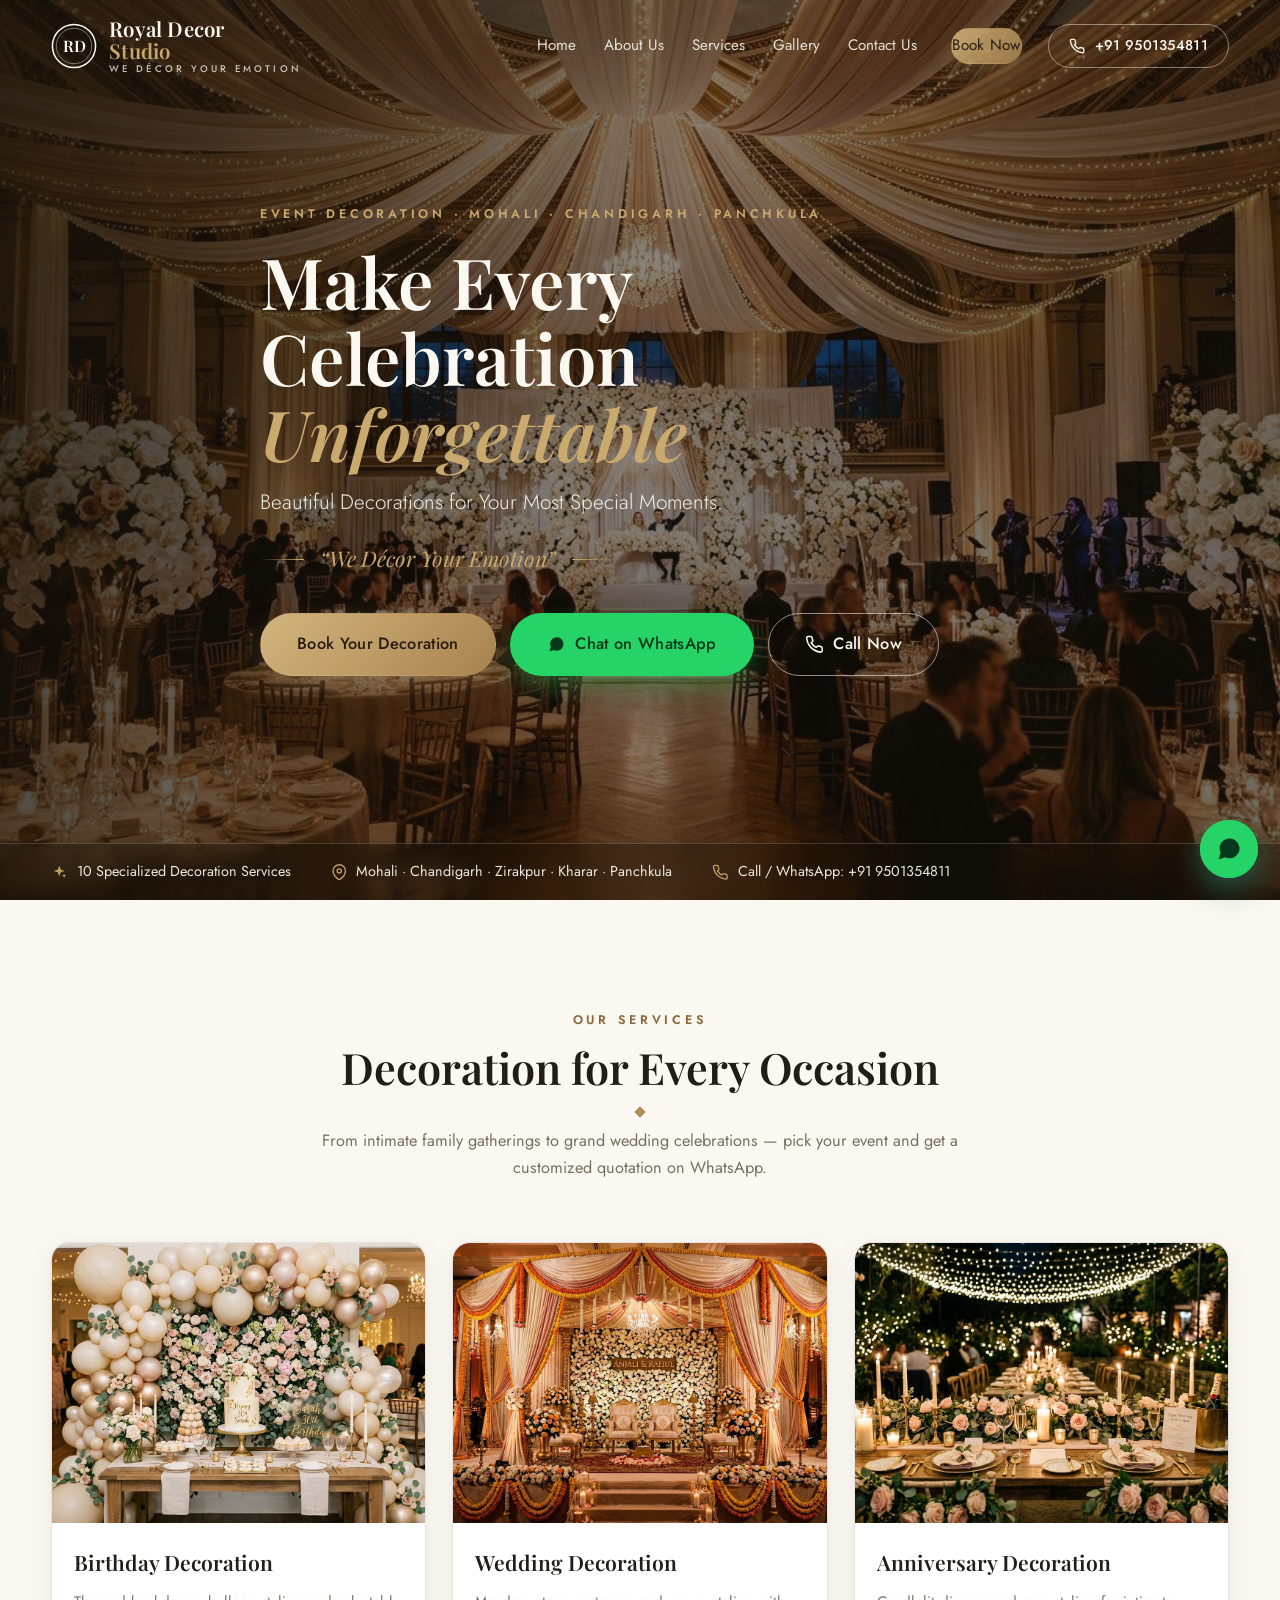
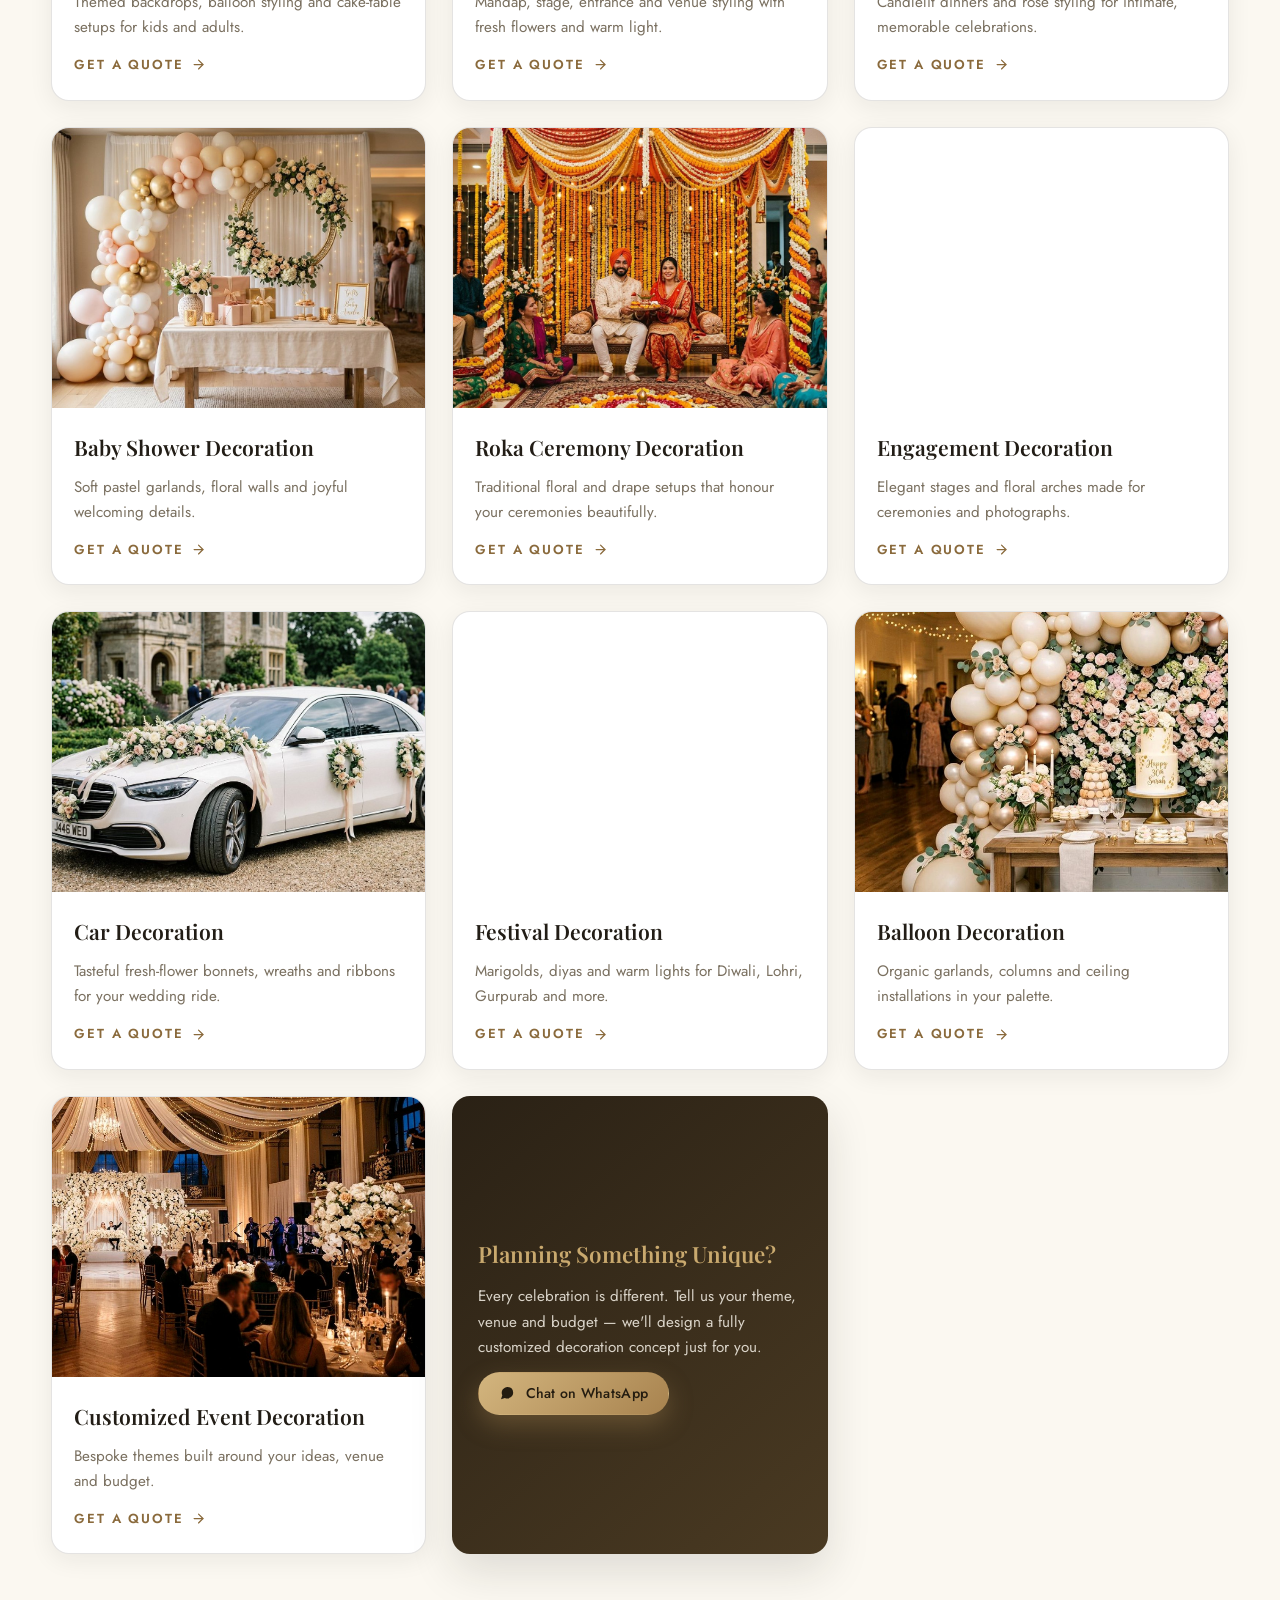
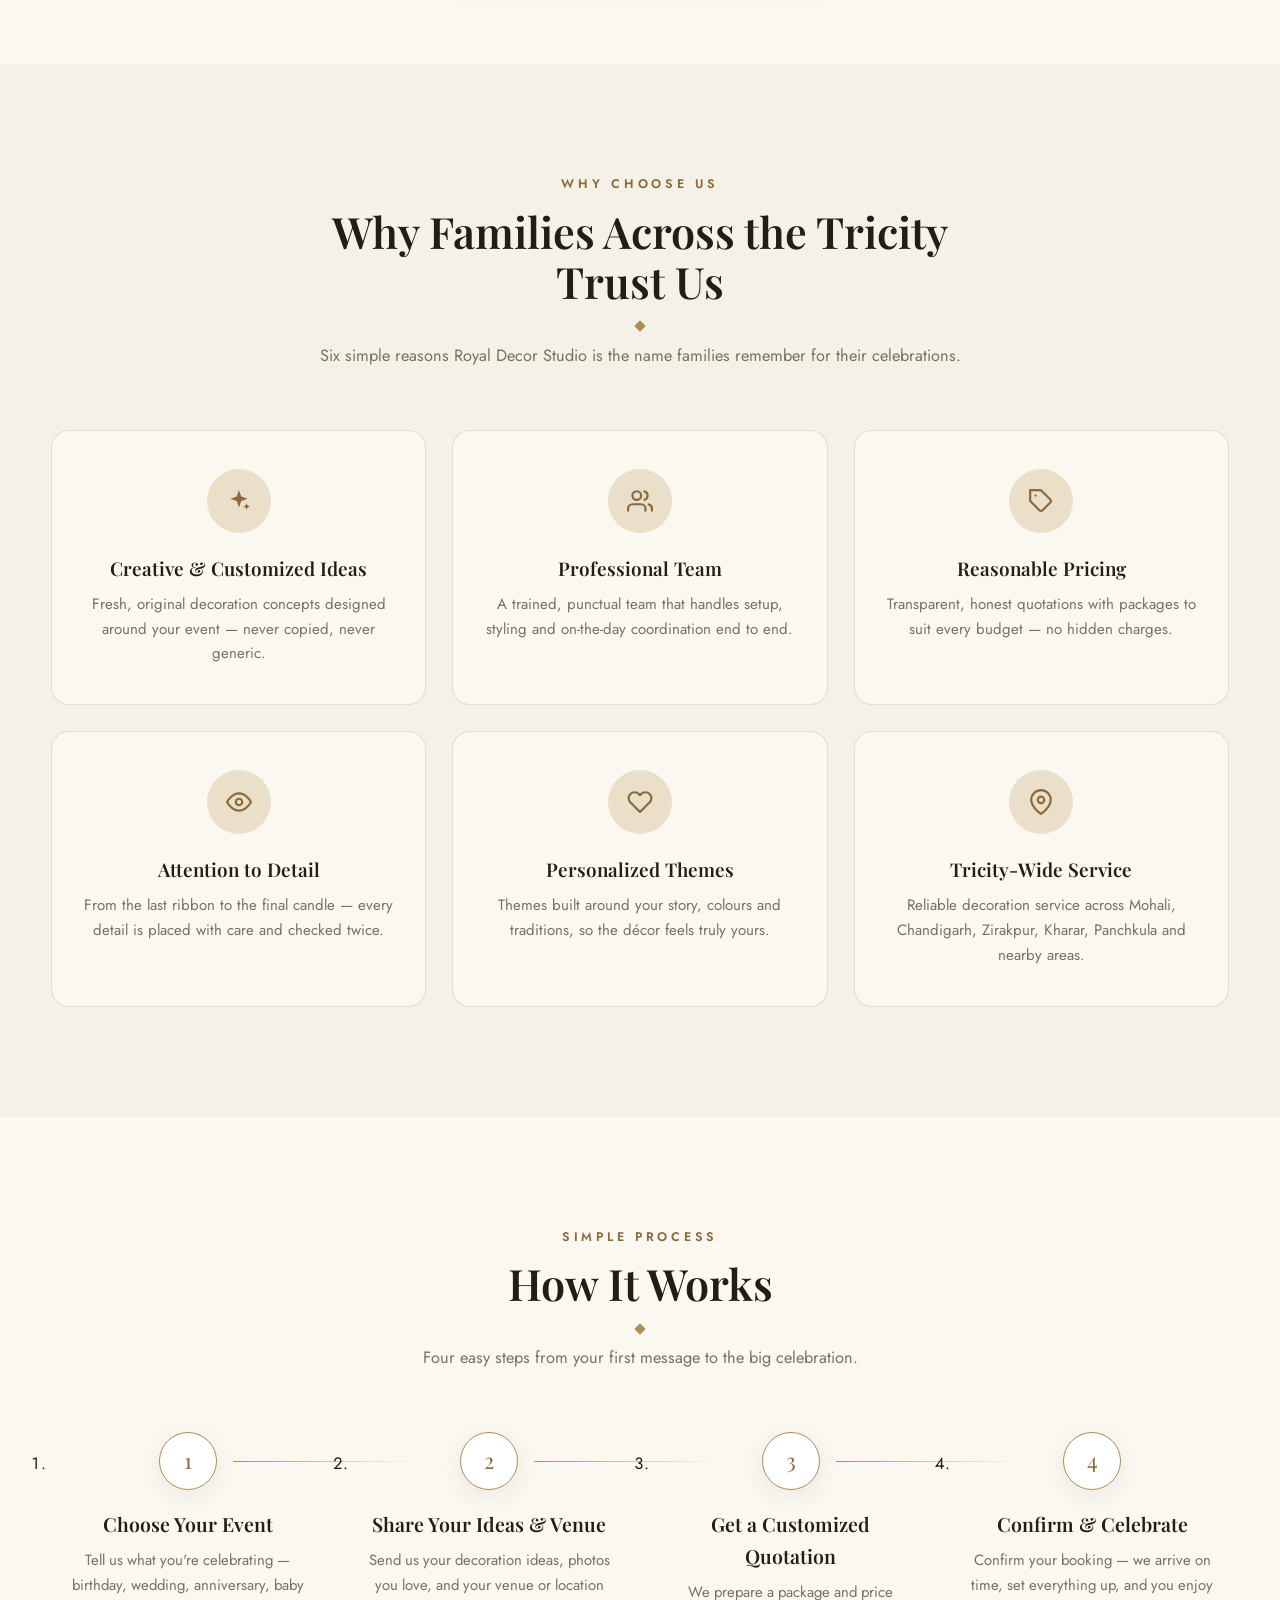
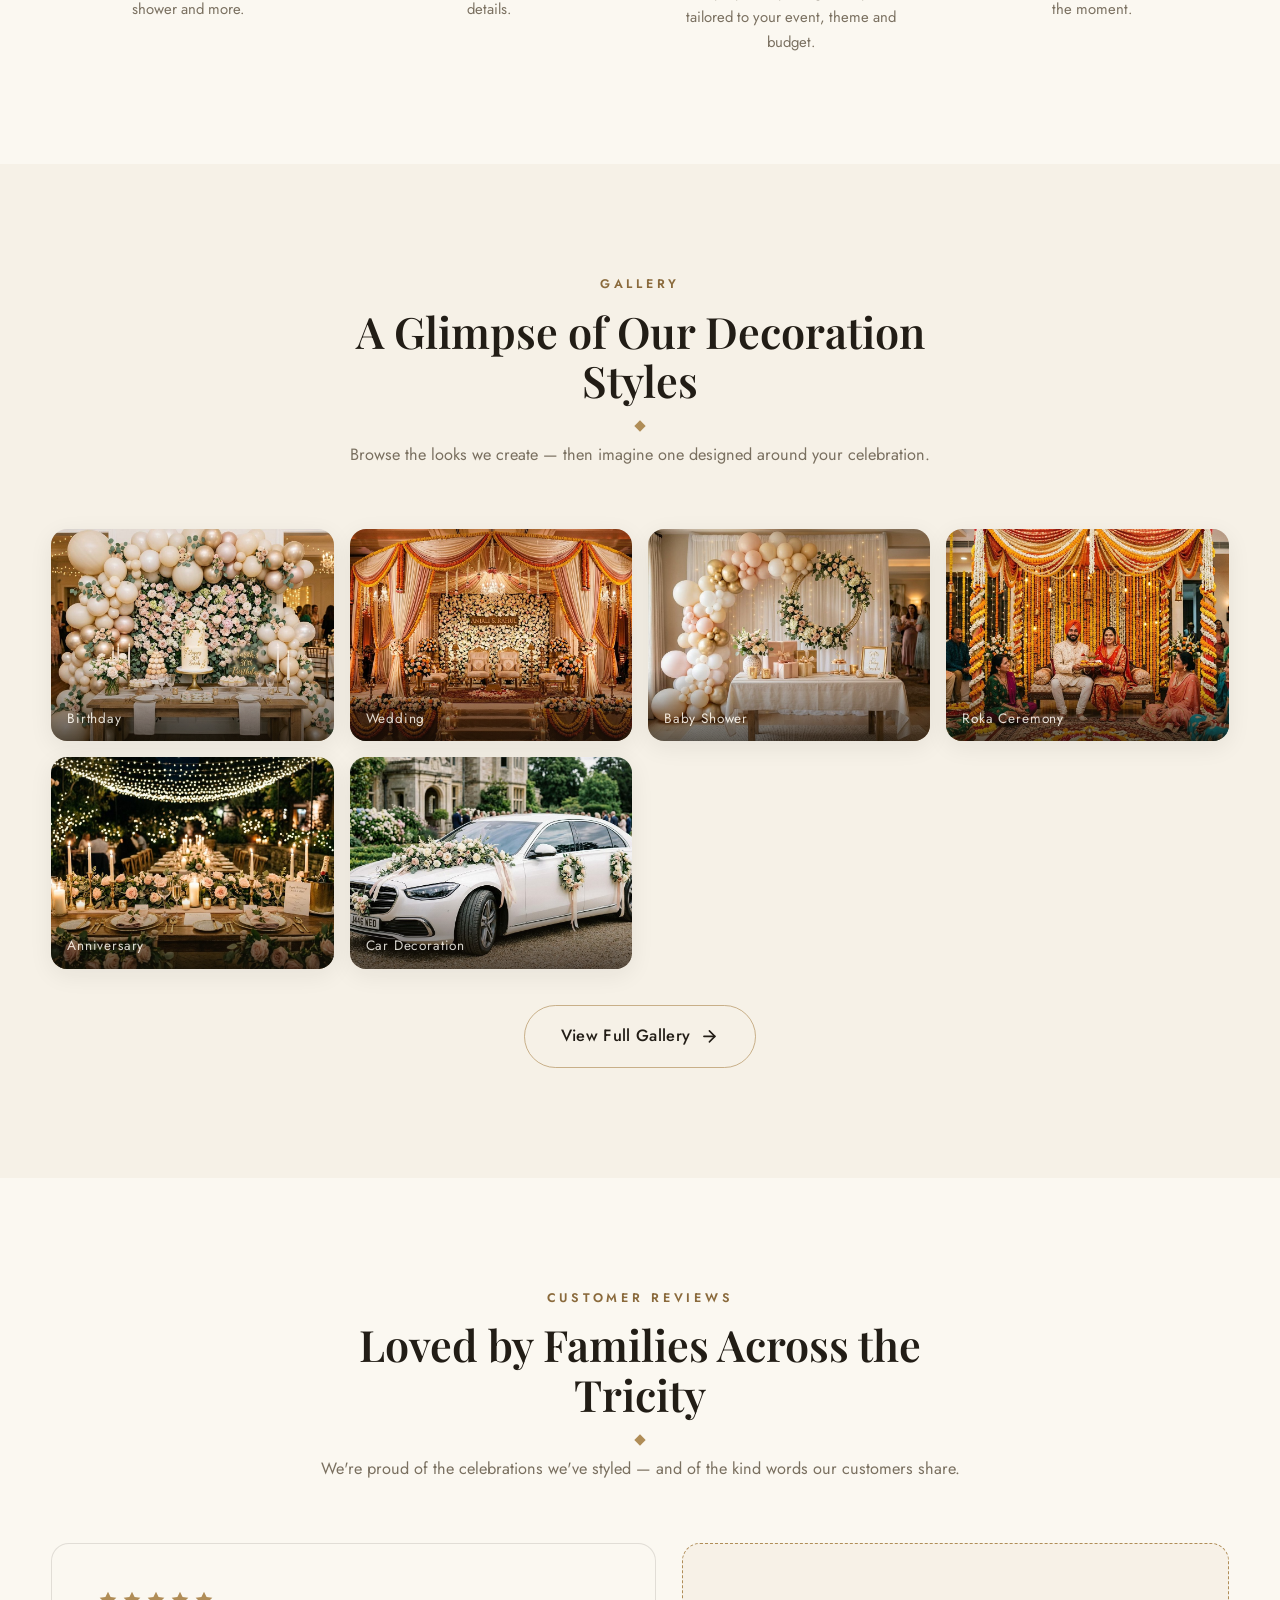
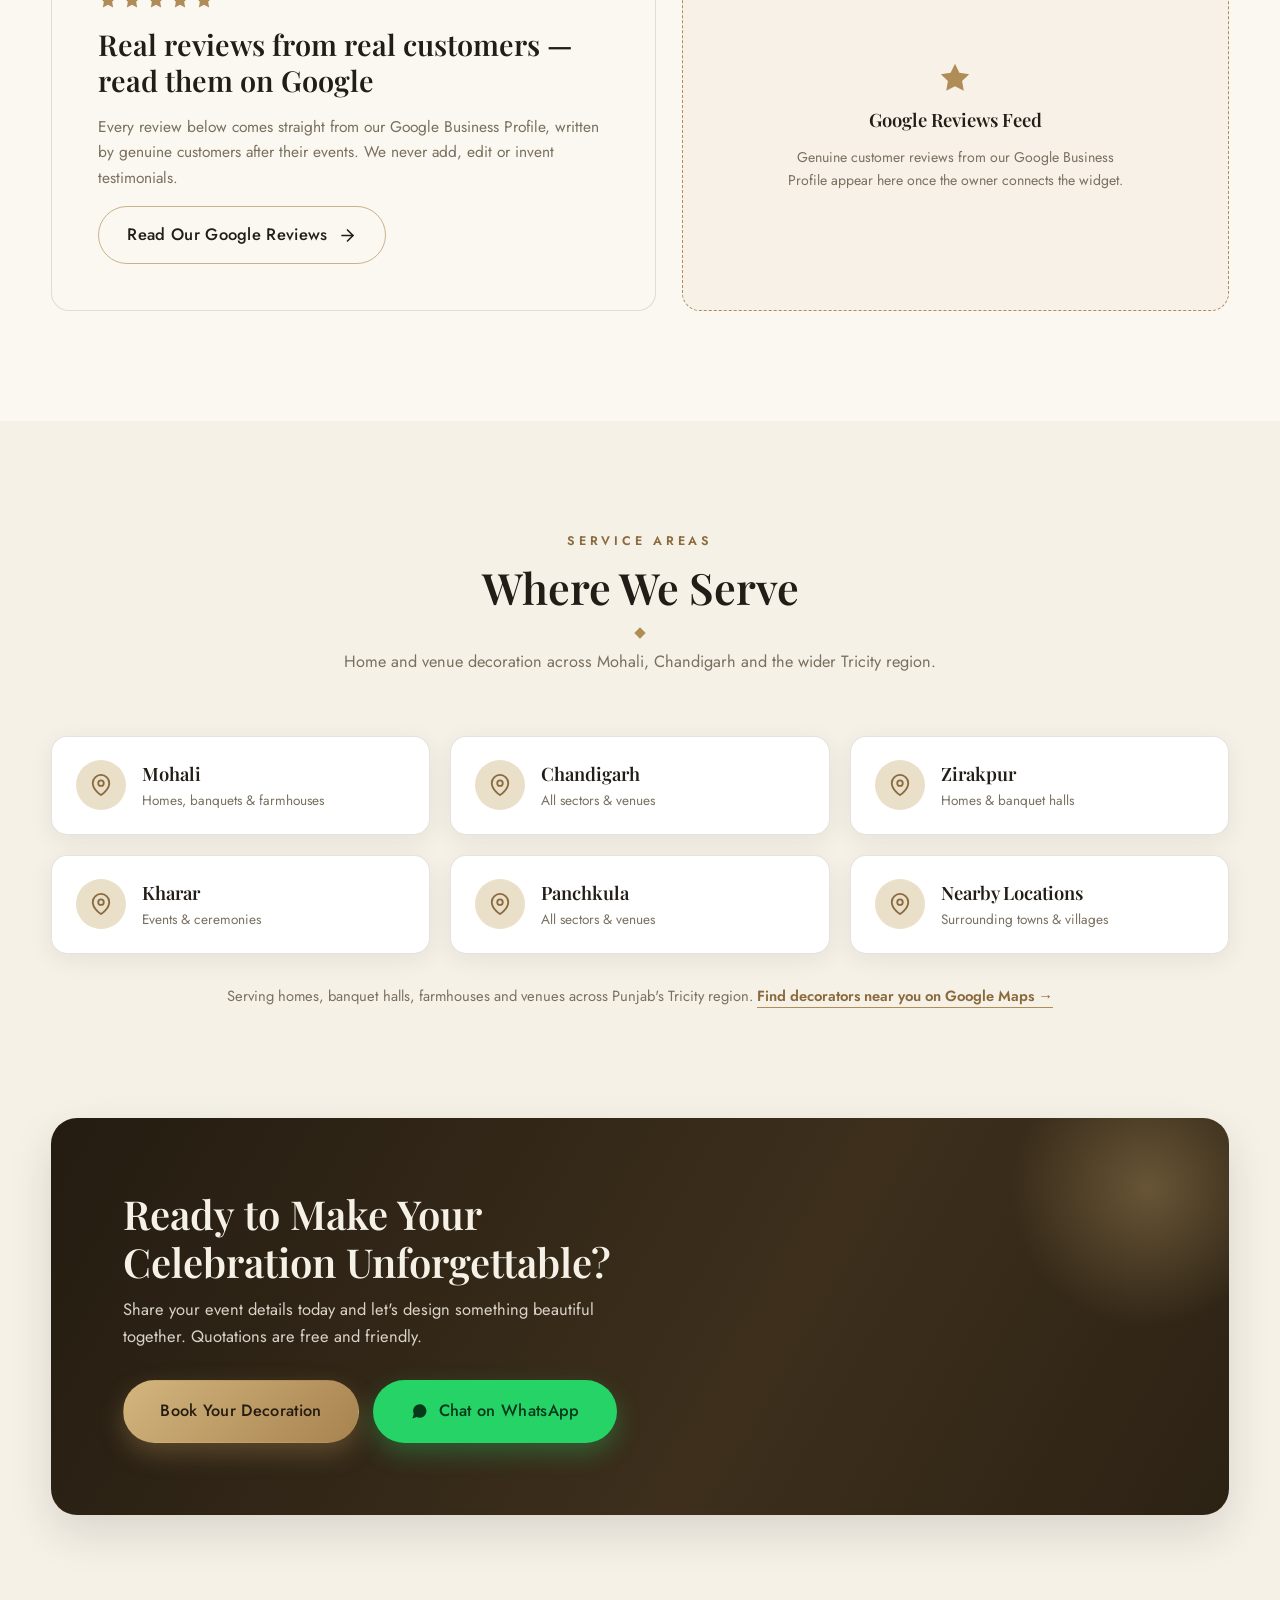
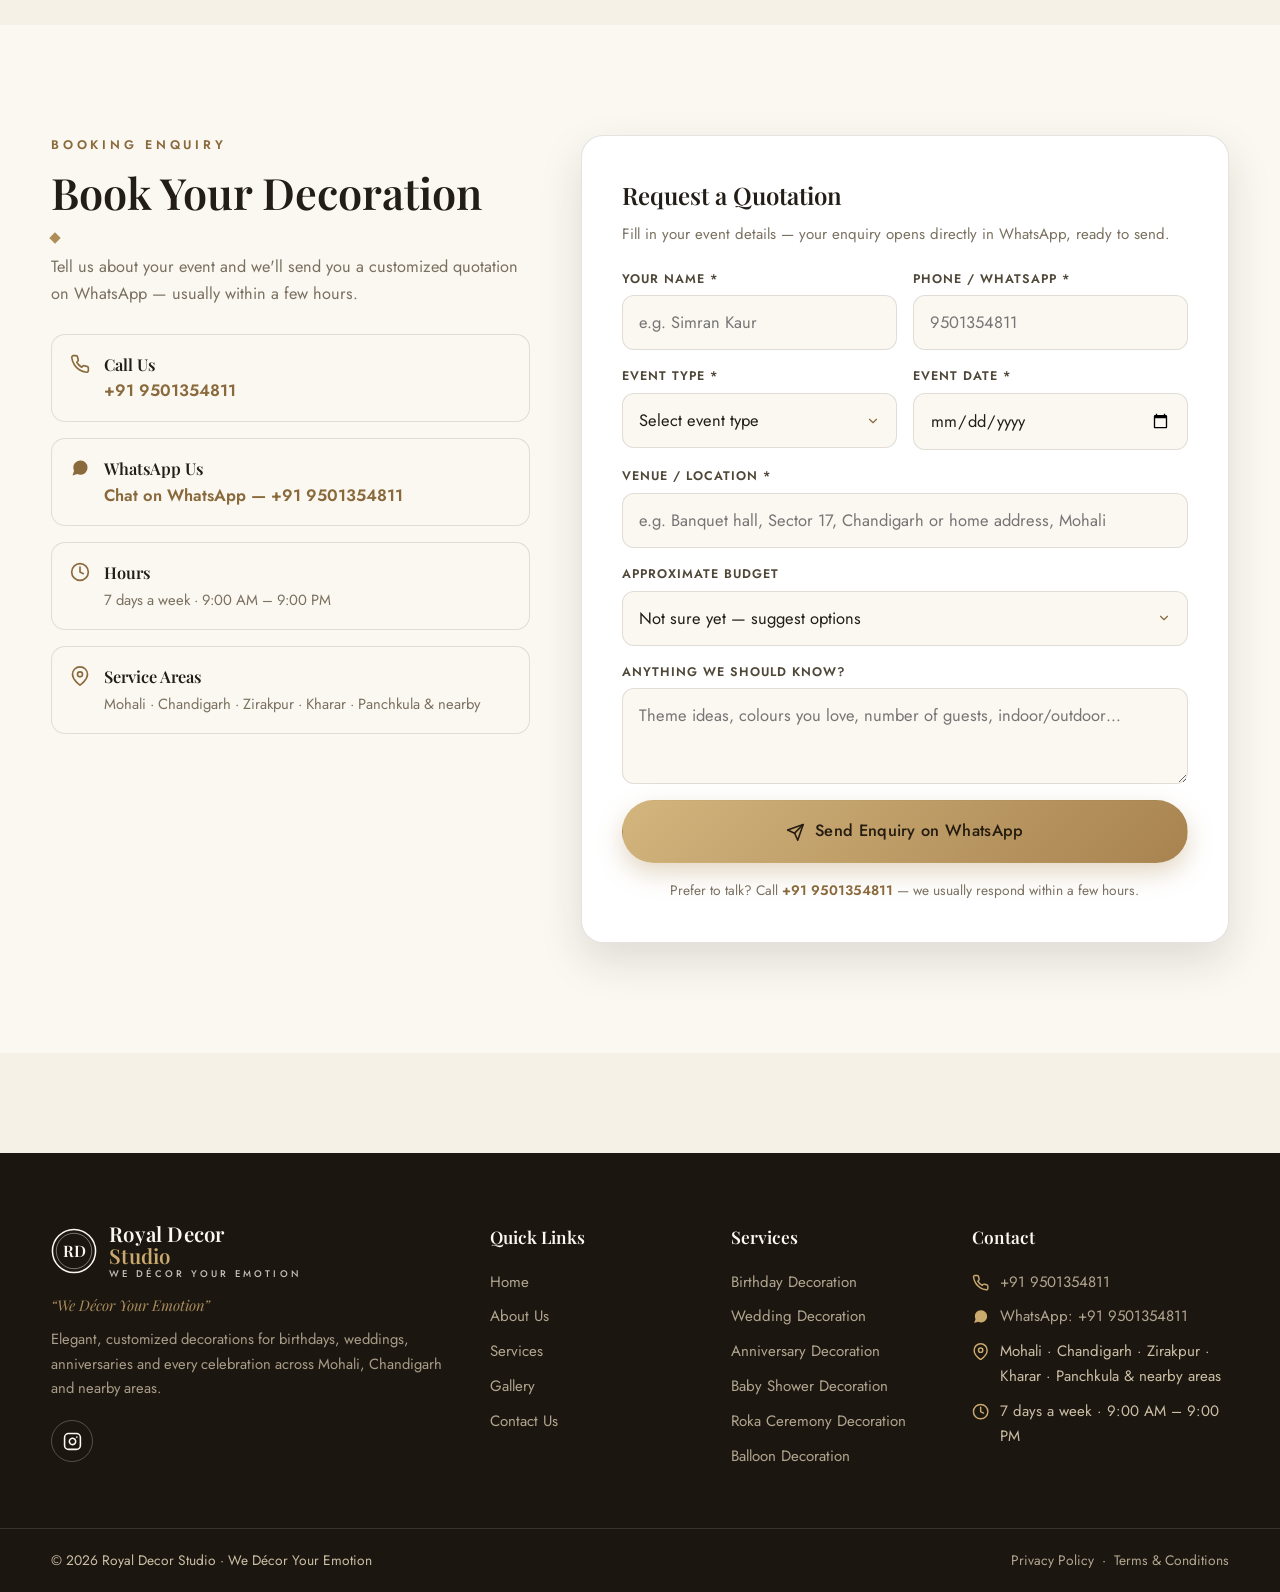
==== index.html @ 1a94d5fd "Add files via upload" ====
<!DOCTYPE html>
<html lang="en">
<head>
<meta charset="UTF-8">
<meta name="viewport" content="width=device-width, initial-scale=1.0">
<title>Royal Decor Studio | Event Decorator in Mohali &amp; Chandigarh — We Décor Your Emotion</title>
<meta name="description" content="Royal Decor Studio — premium event decorators in Mohali & Chandigarh. Birthday, wedding, anniversary, baby shower, roka, engagement, car, festival & balloon decoration. We Décor Your Emotion. Call +91 9501354811.">
<link rel="preconnect" href="https://fonts.googleapis.com">
<link rel="preconnect" href="https://fonts.gstatic.com" crossorigin>
<link href="https://fonts.googleapis.com/css2?family=Jost:wght@300;400;500;600&family=Playfair+Display:ital,wght@0,500;0,600;0,700;1,500;1,600&display=swap" rel="stylesheet">
<link rel="stylesheet" href="css/style.css">
<link rel="icon" href="data:image/svg+xml,%3Csvg xmlns='http://www.w3.org/2000/svg' viewBox='0 0 64 64'%3E%3Ccircle cx='32' cy='32' r='32' fill='%23b08d57'/%3E%3Ctext x='32' y='43' font-family='Georgia,serif' font-size='28' font-weight='600' fill='%23fff' text-anchor='middle'%3ERD%3C/text%3E%3C/svg%3E">
<!--
  Google Analytics (GA4) — integration option:
  1. Create a GA4 property and get your Measurement ID (G-XXXXXXXXXX).
  2. Replace the ID below and uncomment the block.
  <script async src="https://www.googletagmanager.com/gtag/js?id=G-XXXXXXXXXX"></script>
  <script>
    window.dataLayer = window.dataLayer || [];
    function gtag(){dataLayer.push(arguments);}
    gtag('js', new Date());
    gtag('config', 'G-XXXXXXXXXX');
  </script>

  Google Search Console — integration option:
  1. Verify the site in Google Search Console (HTML meta tag method).
  2. Add the verification code below and uncomment.
  <meta name="google-site-verification" content="YOUR_VERIFICATION_CODE" />
-->
<script type="application/ld+json">
{
  "@context": "https://schema.org",
  "@type": "LocalBusiness",
  "name": "Royal Decor Studio",
  "slogan": "We Décor Your Emotion",
  "telephone": "+91-9501354811",
  "description": "Premium event decoration studio for birthdays, weddings, anniversaries, baby showers, roka ceremonies, engagement, car and festival decoration in Mohali, Chandigarh and nearby areas of Punjab.",
  "areaServed": [
    { "@type": "City", "name": "Mohali" },
    { "@type": "City", "name": "Chandigarh" },
    { "@type": "City", "name": "Zirakpur" },
    { "@type": "City", "name": "Kharar" },
    { "@type": "City", "name": "Panchkula" }
  ],
  "openingHours": "Mo-Su 09:00-21:00",
  "priceRange": "₹₹",
  "sameAs": [
    "https://wa.me/919501354811",
    "https://instagram.com/royaldecorstudio"
  ]
}
</script>
</head>
<body>

<!-- SVG icon sprite -->
<svg xmlns="http://www.w3.org/2000/svg" style="display:none" aria-hidden="true">
  <symbol id="i-wa" viewBox="0 0 24 24"><path fill="currentColor" d="M21 11.5a8.38 8.38 0 0 1-.9 3.8 8.5 8.5 0 0 1-7.6 4.7 8.38 8.38 0 0 1-3.8-.9L3 21l1.9-5.7a8.38 8.38 0 0 1-.9-3.8 8.5 8.5 0 0 1 4.7-7.6 8.38 8.38 0 0 1 3.8-.9h.5a8.48 8.48 0 0 1 8 8v.5z"/></symbol>
  <symbol id="i-phone" viewBox="0 0 24 24"><g fill="none" stroke="currentColor" stroke-width="2" stroke-linecap="round" stroke-linejoin="round"><path d="M22 16.92v3a2 2 0 0 1-2.18 2 19.79 19.79 0 0 1-8.63-3.07 19.5 19.5 0 0 1-6-6 19.79 19.79 0 0 1-3.07-8.67A2 2 0 0 1 4.11 2h3a2 2 0 0 1 2 1.72 12.84 12.84 0 0 0 .7 2.81 2 2 0 0 1-.45 2.11L8.09 9.91a16 16 0 0 0 6 6l1.27-1.27a2 2 0 0 1 2.11-.45 12.84 12.84 0 0 0 2.81.7A2 2 0 0 1 22 16.92z"/></g></symbol>
  <symbol id="i-pin" viewBox="0 0 24 24"><g fill="none" stroke="currentColor" stroke-width="2" stroke-linecap="round" stroke-linejoin="round"><path d="M21 10c0 7-9 13-9 13s-9-6-9-13a9 9 0 0 1 18 0z"/><circle cx="12" cy="10" r="3"/></g></symbol>
  <symbol id="i-clock" viewBox="0 0 24 24"><g fill="none" stroke="currentColor" stroke-width="2" stroke-linecap="round" stroke-linejoin="round"><circle cx="12" cy="12" r="10"/><polyline points="12 6 12 12 16 14"/></g></symbol>
  <symbol id="i-check" viewBox="0 0 24 24"><g fill="none" stroke="currentColor" stroke-width="2.4" stroke-linecap="round" stroke-linejoin="round"><polyline points="20 6 9 17 4 12"/></g></symbol>
  <symbol id="i-star" viewBox="0 0 24 24"><path fill="currentColor" d="M12 2l3.09 6.26L22 9.27l-5 4.87 1.18 6.88L12 17.77l-6.18 3.25L7 14.14 2 9.27l6.91-1.01L12 2z"/></symbol>
  <symbol id="i-arrow" viewBox="0 0 24 24"><g fill="none" stroke="currentColor" stroke-width="2" stroke-linecap="round" stroke-linejoin="round"><line x1="5" y1="12" x2="19" y2="12"/><polyline points="12 5 19 12 12 19"/></g></symbol>
  <symbol id="i-sparkle" viewBox="0 0 24 24"><path fill="currentColor" d="M12 2l2.1 5.9L20 10l-5.9 2.1L12 18l-2.1-5.9L4 10l5.9-2.1L12 2z"/><path fill="currentColor" d="M19 14l.9 2.1L22 17l-2.1.9L19 20l-.9-2.1L16 17l2.1-.9L19 14z"/></symbol>
  <symbol id="i-users" viewBox="0 0 24 24"><g fill="none" stroke="currentColor" stroke-width="2" stroke-linecap="round" stroke-linejoin="round"><path d="M17 21v-2a4 4 0 0 0-4-4H5a4 4 0 0 0-4 4v2"/><circle cx="9" cy="7" r="4"/><path d="M23 21v-2a4 4 0 0 0-3-3.87"/><path d="M16 3.13a4 4 0 0 1 0 7.75"/></g></symbol>
  <symbol id="i-tag" viewBox="0 0 24 24"><g fill="none" stroke="currentColor" stroke-width="2" stroke-linecap="round" stroke-linejoin="round"><path d="M20.59 13.41l-7.17 7.17a2 2 0 0 1-2.83 0L2 12V2h10l8.59 8.59a2 2 0 0 1 0 2.82z"/><line x1="7" y1="7" x2="7.01" y2="7"/></g></symbol>
  <symbol id="i-eye" viewBox="0 0 24 24"><g fill="none" stroke="currentColor" stroke-width="2" stroke-linecap="round" stroke-linejoin="round"><path d="M1 12s4-8 11-8 11 8 11 8-4 8-11 8-11-8-11-8z"/><circle cx="12" cy="12" r="3"/></g></symbol>
  <symbol id="i-heart" viewBox="0 0 24 24"><g fill="none" stroke="currentColor" stroke-width="2" stroke-linecap="round" stroke-linejoin="round"><path d="M20.84 4.61a5.5 5.5 0 0 0-7.78 0L12 5.67l-1.06-1.06a5.5 5.5 0 0 0-7.78 7.78l1.06 1.06L12 21.23l7.78-7.78 1.06-1.06a5.5 5.5 0 0 0 0-7.78z"/></g></symbol>
  <symbol id="i-calendar" viewBox="0 0 24 24"><g fill="none" stroke="currentColor" stroke-width="2" stroke-linecap="round" stroke-linejoin="round"><rect x="3" y="4" width="18" height="18" rx="2"/><line x1="16" y1="2" x2="16" y2="6"/><line x1="8" y1="2" x2="8" y2="6"/><line x1="3" y1="10" x2="21" y2="10"/></g></symbol>
  <symbol id="i-send" viewBox="0 0 24 24"><g fill="none" stroke="currentColor" stroke-width="2" stroke-linecap="round" stroke-linejoin="round"><line x1="22" y1="2" x2="11" y2="13"/><polygon points="22 2 15 22 11 13 2 9 22 2"/></g></symbol>
  <symbol id="i-ig" viewBox="0 0 24 24"><g fill="none" stroke="currentColor" stroke-width="2" stroke-linecap="round" stroke-linejoin="round"><rect x="2" y="2" width="20" height="20" rx="5"/><path d="M16 11.37A4 4 0 1 1 12.63 8 4 4 0 0 1 16 11.37z"/><line x1="17.5" y1="6.5" x2="17.51" y2="6.5"/></g></symbol>
</svg>

<a class="skip-link" href="#main">Skip to content</a>

<!-- ================= HEADER ================= -->
<header class="site-header" id="siteHeader">
  <div class="container header-inner">
    <a class="brand" href="index.html" aria-label="Royal Decor Studio — home">
      <svg class="brand-mark" viewBox="0 0 48 48" aria-hidden="true"><circle cx="24" cy="24" r="22.5" fill="none" stroke="currentColor" stroke-width="1.6"/><circle cx="24" cy="24" r="18.5" fill="none" stroke="currentColor" stroke-width=".8" opacity=".55"/><text x="24" y="30" text-anchor="middle" font-family="Playfair Display, Georgia, serif" font-size="16.5" font-weight="600" fill="currentColor">RD</text></svg>
      <span class="brand-text">Royal Decor <em>Studio</em><small>We Décor Your Emotion</small></span>
    </a>
    <nav class="main-nav" id="mainNav" aria-label="Primary">
      <a href="index.html" aria-current="page">Home</a>
      <a href="about.html">About Us</a>
      <a href="services.html">Services</a>
      <a href="gallery.html">Gallery</a>
      <a href="contact.html">Contact Us</a>
      <a href="contact.html#booking" class="btn btn-gold btn-sm nav-cta">Book Now</a>
    </nav>
    <div class="header-actions">
      <a class="btn btn-outline btn-sm header-call" href="tel:+919501354811"><svg class="ic" aria-hidden="true"><use href="#i-phone"/></svg>+91 9501354811</a>
      <button class="nav-toggle" id="navToggle" aria-expanded="false" aria-controls="mainNav" aria-label="Open menu"><span></span><span></span><span></span></button>
    </div>
  </div>
</header>

<main id="main">

  <!-- ================= HERO ================= -->
  <section class="hero">
    <img class="hero-bg" src="images/hero.jpg" alt="Luxury wedding reception décor with cream drapes, a white floral stage backdrop and warm golden lighting" fetchpriority="high">
    <div class="container hero-content">
      <p class="eyebrow">Event Decoration · Mohali · Chandigarh · Panchkula</p>
      <h1>Make Every Celebration <span class="accent">Unforgettable</span></h1>
      <p class="hero-sub">Beautiful Decorations for Your Most Special Moments.</p>
      <p class="tagline">“We Décor Your Emotion”</p>
      <div class="hero-cta">
        <a class="btn btn-gold btn-lg" href="#booking">Book Your Decoration</a>
        <a class="btn btn-wa btn-lg" href="https://wa.me/919501354811?text=Hello%20Royal%20Decor%20Studio%2C%20I%20am%20interested%20in%20your%20decoration%20services.%20Please%20share%20your%20packages%20and%20quotation.%20Event%20type%3A%20____.%20Event%20date%3A%20____.%20Location%3A%20____." target="_blank" rel="noopener"><svg class="ic" aria-hidden="true"><use href="#i-wa"/></svg>Chat on WhatsApp</a>
        <a class="btn btn-ghost btn-lg" href="tel:+919501354811"><svg class="ic" aria-hidden="true"><use href="#i-phone"/></svg>Call Now</a>
      </div>
    </div>
    <div class="hero-strip">
      <div class="container">
        <span><svg class="ic" aria-hidden="true"><use href="#i-sparkle"/></svg>10 Specialized Decoration Services</span>
        <span><svg class="ic" aria-hidden="true"><use href="#i-pin"/></svg>Mohali · Chandigarh · Zirakpur · Kharar · Panchkula</span>
        <span><svg class="ic" aria-hidden="true"><use href="#i-phone"/></svg>Call / WhatsApp: +91 9501354811</span>
      </div>
    </div>
  </section>

  <!-- ================= SERVICES ================= -->
  <section class="section alt" id="services">
    <div class="container">
      <div class="section-head reveal">
        <p class="eyebrow">Our Services</p>
        <h2 class="section-title">Decoration for Every Occasion</h2>
        <span class="orn" aria-hidden="true"></span>
        <p class="section-sub">From intimate family gatherings to grand wedding celebrations — pick your event and get a customized quotation on WhatsApp.</p>
      </div>
      <div class="services-grid">
        <article class="service-card reveal">
          <figure><img src="images/svc-birthday.jpg" alt="Birthday decoration with a cream and gold balloon garland and themed backdrop" loading="lazy" decoding="async"></figure>
          <div class="card-body">
            <h3>Birthday Decoration</h3>
            <p>Themed backdrops, balloon styling and cake-table setups for kids and adults.</p>
            <a class="quote-link" href="https://wa.me/919501354811?text=Hello%20Royal%20Decor%20Studio%2C%20I%20am%20interested%20in%20your%20decoration%20services.%20Please%20share%20your%20packages%20and%20quotation.%20Event%20type%3A%20Birthday%20Decoration.%20Event%20date%3A%20____.%20Location%3A%20____." target="_blank" rel="noopener">Get a Quote <svg class="ic" aria-hidden="true"><use href="#i-arrow"/></svg></a>
          </div>
        </article>
        <article class="service-card reveal" style="--d:.06s">
          <figure><img src="images/svc-wedding.jpg" alt="Wedding mandap decoration with white and blush florals and warm lighting" loading="lazy" decoding="async"></figure>
          <div class="card-body">
            <h3>Wedding Decoration</h3>
            <p>Mandap, stage, entrance and venue styling with fresh flowers and warm light.</p>
            <a class="quote-link" href="https://wa.me/919501354811?text=Hello%20Royal%20Decor%20Studio%2C%20I%20am%20interested%20in%20your%20decoration%20services.%20Please%20share%20your%20packages%20and%20quotation.%20Event%20type%3A%20Wedding%20Decoration.%20Event%20date%3A%20____.%20Location%3A%20____." target="_blank" rel="noopener">Get a Quote <svg class="ic" aria-hidden="true"><use href="#i-arrow"/></svg></a>
          </div>
        </article>
        <article class="service-card reveal" style="--d:.12s">
          <figure><img src="images/svc-anniversary.jpg" alt="Anniversary dinner table decorated with blush roses, candles and gold tableware" loading="lazy" decoding="async"></figure>
          <div class="card-body">
            <h3>Anniversary Decoration</h3>
            <p>Candlelit dinners and rose styling for intimate, memorable celebrations.</p>
            <a class="quote-link" href="https://wa.me/919501354811?text=Hello%20Royal%20Decor%20Studio%2C%20I%20am%20interested%20in%20your%20decoration%20services.%20Please%20share%20your%20packages%20and%20quotation.%20Event%20type%3A%20Anniversary%20Decoration.%20Event%20date%3A%20____.%20Location%3A%20____." target="_blank" rel="noopener">Get a Quote <svg class="ic" aria-hidden="true"><use href="#i-arrow"/></svg></a>
          </div>
        </article>
        <article class="service-card reveal">
          <figure><img src="images/svc-babyshower.jpg" alt="Baby shower decoration with a pastel balloon garland and floral styling" loading="lazy" decoding="async"></figure>
          <div class="card-body">
            <h3>Baby Shower Decoration</h3>
            <p>Soft pastel garlands, floral walls and joyful welcoming details.</p>
            <a class="quote-link" href="https://wa.me/919501354811?text=Hello%20Royal%20Decor%20Studio%2C%20I%20am%20interested%20in%20your%20decoration%20services.%20Please%20share%20your%20packages%20and%20quotation.%20Event%20type%3A%20Baby%20Shower%20Decoration.%20Event%20date%3A%20____.%20Location%3A%20____." target="_blank" rel="noopener">Get a Quote <svg class="ic" aria-hidden="true"><use href="#i-arrow"/></svg></a>
          </div>
        </article>
        <article class="service-card reveal" style="--d:.06s">
          <figure><img src="images/svc-roka.jpg" alt="Roka ceremony decoration with a marigold and white flower backdrop" loading="lazy" decoding="async"></figure>
          <div class="card-body">
            <h3>Roka Ceremony Decoration</h3>
            <p>Traditional floral and drape setups that honour your ceremonies beautifully.</p>
            <a class="quote-link" href="https://wa.me/919501354811?text=Hello%20Royal%20Decor%20Studio%2C%20I%20am%20interested%20in%20your%20decoration%20services.%20Please%20share%20your%20packages%20and%20quotation.%20Event%20type%3A%20Roka%20Ceremony%20Decoration.%20Event%20date%3A%20____.%20Location%3A%20____." target="_blank" rel="noopener">Get a Quote <svg class="ic" aria-hidden="true"><use href="#i-arrow"/></svg></a>
          </div>
        </article>
        <article class="service-card reveal" style="--d:.12s">
          <figure><img src="images/svc-engagement.jpg" alt="Engagement ceremony floral arch with candles and elegant drapes" loading="lazy" decoding="async"></figure>
          <div class="card-body">
            <h3>Engagement Decoration</h3>
            <p>Elegant stages and floral arches made for ceremonies and photographs.</p>
            <a class="quote-link" href="https://wa.me/919501354811?text=Hello%20Royal%20Decor%20Studio%2C%20I%20am%20interested%20in%20your%20decoration%20services.%20Please%20share%20your%20packages%20and%20quotation.%20Event%20type%3A%20Engagement%20Decoration.%20Event%20date%3A%20____.%20Location%3A%20____." target="_blank" rel="noopener">Get a Quote <svg class="ic" aria-hidden="true"><use href="#i-arrow"/></svg></a>
          </div>
        </article>
        <article class="service-card reveal">
          <figure><img src="images/svc-car.jpg" alt="Wedding car decorated with cream and blush roses and satin ribbons" loading="lazy" decoding="async"></figure>
          <div class="card-body">
            <h3>Car Decoration</h3>
            <p>Tasteful fresh-flower bonnets, wreaths and ribbons for your wedding ride.</p>
            <a class="quote-link" href="https://wa.me/919501354811?text=Hello%20Royal%20Decor%20Studio%2C%20I%20am%20interested%20in%20your%20decoration%20services.%20Please%20share%20your%20packages%20and%20quotation.%20Event%20type%3A%20Car%20Decoration.%20Event%20date%3A%20____.%20Location%3A%20____." target="_blank" rel="noopener">Get a Quote <svg class="ic" aria-hidden="true"><use href="#i-arrow"/></svg></a>
          </div>
        </article>
        <article class="service-card reveal" style="--d:.06s">
          <figure><img src="images/svc-festival.jpg" alt="Diwali festival decoration with marigolds, brass diyas and warm fairy lights" loading="lazy" decoding="async"></figure>
          <div class="card-body">
            <h3>Festival Decoration</h3>
            <p>Marigolds, diyas and warm lights for Diwali, Lohri, Gurpurab and more.</p>
            <a class="quote-link" href="https://wa.me/919501354811?text=Hello%20Royal%20Decor%20Studio%2C%20I%20am%20interested%20in%20your%20decoration%20services.%20Please%20share%20your%20packages%20and%20quotation.%20Event%20type%3A%20Festival%20Decoration.%20Event%20date%3A%20____.%20Location%3A%20____." target="_blank" rel="noopener">Get a Quote <svg class="ic" aria-hidden="true"><use href="#i-arrow"/></svg></a>
          </div>
        </article>
        <article class="service-card reveal" style="--d:.12s">
          <figure><img src="images/svc-balloon.jpg" alt="Organic balloon garland installation in ivory, champagne and muted gold" loading="lazy" decoding="async"></figure>
          <div class="card-body">
            <h3>Balloon Decoration</h3>
            <p>Organic garlands, columns and ceiling installations in your palette.</p>
            <a class="quote-link" href="https://wa.me/919501354811?text=Hello%20Royal%20Decor%20Studio%2C%20I%20am%20interested%20in%20your%20decoration%20services.%20Please%20share%20your%20packages%20and%20quotation.%20Event%20type%3A%20Balloon%20Decoration.%20Event%20date%3A%20____.%20Location%3A%20____." target="_blank" rel="noopener">Get a Quote <svg class="ic" aria-hidden="true"><use href="#i-arrow"/></svg></a>
          </div>
        </article>
        <article class="service-card reveal">
          <figure><img src="images/svc-custom.jpg" alt="Customized themed event decoration with coordinated balloons and fresh florals" loading="lazy" decoding="async"></figure>
          <div class="card-body">
            <h3>Customized Event Decoration</h3>
            <p>Bespoke themes built around your ideas, venue and budget.</p>
            <a class="quote-link" href="https://wa.me/919501354811?text=Hello%20Royal%20Decor%20Studio%2C%20I%20am%20interested%20in%20your%20decoration%20services.%20Please%20share%20your%20packages%20and%20quotation.%20Event%20type%3A%20Customized%20Event%20Decoration.%20Event%20date%3A%20____.%20Location%3A%20____." target="_blank" rel="noopener">Get a Quote <svg class="ic" aria-hidden="true"><use href="#i-arrow"/></svg></a>
          </div>
        </article>
        <article class="service-cta-card reveal" style="--d:.06s">
          <h3>Planning Something Unique?</h3>
          <p>Every celebration is different. Tell us your theme, venue and budget — we'll design a fully customized decoration concept just for you.</p>
          <a class="btn btn-gold btn-sm" href="https://wa.me/919501354811?text=Hello%20Royal%20Decor%20Studio%2C%20I%20am%20interested%20in%20your%20decoration%20services.%20Please%20share%20your%20packages%20and%20quotation.%20Event%20type%3A%20____.%20Event%20date%3A%20____.%20Location%3A%20____." target="_blank" rel="noopener"><svg class="ic" aria-hidden="true"><use href="#i-wa"/></svg>Chat on WhatsApp</a>
        </article>
      </div>
    </div>
  </section>

  <!-- ================= WHY CHOOSE US ================= -->
  <section class="section" id="why">
    <div class="container">
      <div class="section-head reveal">
        <p class="eyebrow">Why Choose Us</p>
        <h2 class="section-title">Why Families Across the Tricity Trust Us</h2>
        <span class="orn" aria-hidden="true"></span>
        <p class="section-sub">Six simple reasons Royal Decor Studio is the name families remember for their celebrations.</p>
      </div>
      <div class="why-grid">
        <div class="why-card reveal">
          <div class="why-icon"><svg class="ic" aria-hidden="true"><use href="#i-sparkle"/></svg></div>
          <h3>Creative &amp; Customized Ideas</h3>
          <p>Fresh, original decoration concepts designed around your event — never copied, never generic.</p>
        </div>
        <div class="why-card reveal" style="--d:.06s">
          <div class="why-icon"><svg class="ic" aria-hidden="true"><use href="#i-users"/></svg></div>
          <h3>Professional Team</h3>
          <p>A trained, punctual team that handles setup, styling and on-the-day coordination end to end.</p>
        </div>
        <div class="why-card reveal" style="--d:.12s">
          <div class="why-icon"><svg class="ic" aria-hidden="true"><use href="#i-tag"/></svg></div>
          <h3>Reasonable Pricing</h3>
          <p>Transparent, honest quotations with packages to suit every budget — no hidden charges.</p>
        </div>
        <div class="why-card reveal">
          <div class="why-icon"><svg class="ic" aria-hidden="true"><use href="#i-eye"/></svg></div>
          <h3>Attention to Detail</h3>
          <p>From the last ribbon to the final candle — every detail is placed with care and checked twice.</p>
        </div>
        <div class="why-card reveal" style="--d:.06s">
          <div class="why-icon"><svg class="ic" aria-hidden="true"><use href="#i-heart"/></svg></div>
          <h3>Personalized Themes</h3>
          <p>Themes built around your story, colours and traditions, so the décor feels truly yours.</p>
        </div>
        <div class="why-card reveal" style="--d:.12s">
          <div class="why-icon"><svg class="ic" aria-hidden="true"><use href="#i-pin"/></svg></div>
          <h3>Tricity-Wide Service</h3>
          <p>Reliable decoration service across Mohali, Chandigarh, Zirakpur, Kharar, Panchkula and nearby areas.</p>
        </div>
      </div>
    </div>
  </section>

  <!-- ================= HOW IT WORKS ================= -->
  <section class="section alt" id="how">
    <div class="container">
      <div class="section-head reveal">
        <p class="eyebrow">Simple Process</p>
        <h2 class="section-title">How It Works</h2>
        <span class="orn" aria-hidden="true"></span>
        <p class="section-sub">Four easy steps from your first message to the big celebration.</p>
      </div>
      <ol class="steps">
        <li class="step reveal">
          <span class="step-num">1</span>
          <h3>Choose Your Event</h3>
          <p>Tell us what you're celebrating — birthday, wedding, anniversary, baby shower and more.</p>
        </li>
        <li class="step reveal" style="--d:.08s">
          <span class="step-num">2</span>
          <h3>Share Your Ideas &amp; Venue</h3>
          <p>Send us your decoration ideas, photos you love, and your venue or location details.</p>
        </li>
        <li class="step reveal" style="--d:.16s">
          <span class="step-num">3</span>
          <h3>Get a Customized Quotation</h3>
          <p>We prepare a package and price tailored to your event, theme and budget.</p>
        </li>
        <li class="step reveal" style="--d:.24s">
          <span class="step-num">4</span>
          <h3>Confirm &amp; Celebrate</h3>
          <p>Confirm your booking — we arrive on time, set everything up, and you enjoy the moment.</p>
        </li>
      </ol>
    </div>
  </section>

  <!-- ================= GALLERY PREVIEW ================= -->
  <section class="section" id="gallery-preview">
    <div class="container">
      <div class="section-head reveal">
        <p class="eyebrow">Gallery</p>
        <h2 class="section-title">A Glimpse of Our Decoration Styles</h2>
        <span class="orn" aria-hidden="true"></span>
        <p class="section-sub">Browse the looks we create — then imagine one designed around your celebration.</p>
      </div>
      <div class="gallery-grid">
        <a class="gallery-item reveal" href="gallery.html" aria-label="View full gallery — birthday decoration">
          <figure><img src="images/svc-birthday.jpg" alt="Birthday decoration style with cream and gold balloon garland" loading="lazy" decoding="async"><figcaption>Birthday</figcaption></figure>
        </a>
        <a class="gallery-item reveal" style="--d:.05s" href="gallery.html" aria-label="View full gallery — wedding decoration">
          <figure><img src="images/svc-wedding.jpg" alt="Wedding decoration style with floral mandap and warm lighting" loading="lazy" decoding="async"><figcaption>Wedding</figcaption></figure>
        </a>
        <a class="gallery-item reveal" style="--d:.1s" href="gallery.html" aria-label="View full gallery — baby shower decoration">
          <figure><img src="images/svc-babyshower.jpg" alt="Baby shower decoration style with pastel balloons and florals" loading="lazy" decoding="async"><figcaption>Baby Shower</figcaption></figure>
        </a>
        <a class="gallery-item reveal" href="gallery.html" aria-label="View full gallery — roka decoration">
          <figure><img src="images/svc-roka.jpg" alt="Roka ceremony decoration style with marigolds and drapes" loading="lazy" decoding="async"><figcaption>Roka Ceremony</figcaption></figure>
        </a>
        <a class="gallery-item reveal" style="--d:.05s" href="gallery.html" aria-label="View full gallery — anniversary decoration">
          <figure><img src="images/svc-anniversary.jpg" alt="Anniversary decoration style with roses and candlelight" loading="lazy" decoding="async"><figcaption>Anniversary</figcaption></figure>
        </a>
        <a class="gallery-item reveal" style="--d:.1s" href="gallery.html" aria-label="View full gallery — car decoration">
          <figure><img src="images/svc-car.jpg" alt="Car decoration style with fresh flower bonnet and ribbons" loading="lazy" decoding="async"><figcaption>Car Decoration</figcaption></figure>
        </a>
      </div>
      <div style="text-align:center;margin-top:36px" class="reveal">
        <a class="btn btn-outline btn-lg" href="gallery.html">View Full Gallery <svg class="ic" aria-hidden="true"><use href="#i-arrow"/></svg></a>
      </div>
    </div>
  </section>

  <!-- ================= REVIEWS ================= -->
  <section class="section alt" id="reviews">
    <div class="container">
      <div class="section-head reveal">
        <p class="eyebrow">Customer Reviews</p>
        <h2 class="section-title">Loved by Families Across the Tricity</h2>
        <span class="orn" aria-hidden="true"></span>
        <p class="section-sub">We're proud of the celebrations we've styled — and of the kind words our customers share.</p>
      </div>
      <div class="reviews-wrap">
        <div class="review-card reveal">
          <div class="stars" aria-label="Five star rating">
            <svg class="ic" aria-hidden="true"><use href="#i-star"/></svg><svg class="ic" aria-hidden="true"><use href="#i-star"/></svg><svg class="ic" aria-hidden="true"><use href="#i-star"/></svg><svg class="ic" aria-hidden="true"><use href="#i-star"/></svg><svg class="ic" aria-hidden="true"><use href="#i-star"/></svg>
          </div>
          <h3>Real reviews from real customers — read them on Google</h3>
          <p>Every review below comes straight from our Google Business Profile, written by genuine customers after their events. We never add, edit or invent testimonials.</p>
          <div><a class="btn btn-outline" href="https://www.google.com/search?q=Royal+Decor+Studio+Mohali+reviews" target="_blank" rel="noopener">Read Our Google Reviews <svg class="ic" aria-hidden="true"><use href="#i-arrow"/></svg></a></div>
        </div>
        <!--
          OWNER: To display genuine Google reviews here automatically, connect this
          container to your Google Business Profile using an official/trusted
          Google reviews widget and your Place ID (see js/main.js hook and README).
          Only real, verifiable Google reviews may be shown — never fabricated ones.
        -->
        <div class="review-embed reveal" style="--d:.08s">
          <div class="inner">
            <svg class="ic" aria-hidden="true"><use href="#i-star"/></svg>
            <h4>Google Reviews Feed</h4>
            <p>Genuine customer reviews from our Google Business Profile appear here once the owner connects the widget.</p>
          </div>
        </div>
      </div>
    </div>
  </section>

  <!-- ================= SERVICE AREAS ================= -->
  <section class="section" id="areas">
    <div class="container">
      <div class="section-head reveal">
        <p class="eyebrow">Service Areas</p>
        <h2 class="section-title">Where We Serve</h2>
        <span class="orn" aria-hidden="true"></span>
        <p class="section-sub">Home and venue decoration across Mohali, Chandigarh and the wider Tricity region.</p>
      </div>
      <div class="areas-grid">
        <div class="area-card reveal"><span class="area-icon"><svg class="ic" aria-hidden="true"><use href="#i-pin"/></svg></span><div><h3>Mohali</h3><p>Homes, banquets &amp; farmhouses</p></div></div>
        <div class="area-card reveal" style="--d:.05s"><span class="area-icon"><svg class="ic" aria-hidden="true"><use href="#i-pin"/></svg></span><div><h3>Chandigarh</h3><p>All sectors &amp; venues</p></div></div>
        <div class="area-card reveal" style="--d:.1s"><span class="area-icon"><svg class="ic" aria-hidden="true"><use href="#i-pin"/></svg></span><div><h3>Zirakpur</h3><p>Homes &amp; banquet halls</p></div></div>
        <div class="area-card reveal"><span class="area-icon"><svg class="ic" aria-hidden="true"><use href="#i-pin"/></svg></span><div><h3>Kharar</h3><p>Events &amp; ceremonies</p></div></div>
        <div class="area-card reveal" style="--d:.05s"><span class="area-icon"><svg class="ic" aria-hidden="true"><use href="#i-pin"/></svg></span><div><h3>Panchkula</h3><p>All sectors &amp; venues</p></div></div>
        <div class="area-card reveal" style="--d:.1s"><span class="area-icon"><svg class="ic" aria-hidden="true"><use href="#i-pin"/></svg></span><div><h3>Nearby Locations</h3><p>Surrounding towns &amp; villages</p></div></div>
      </div>
      <p class="areas-note reveal">Serving homes, banquet halls, farmhouses and venues across Punjab's Tricity region. <a href="https://www.google.com/maps/search/?api=1&amp;query=event+decorator+in+Mohali+Chandigarh" target="_blank" rel="noopener">Find decorators near you on Google Maps →</a></p>
    </div>
  </section>

  <!-- ================= CTA BAND ================= -->
  <section class="section" style="padding-top:0">
    <div class="container">
      <div class="cta-band reveal">
        <div>
          <h2>Ready to Make Your Celebration Unforgettable?</h2>
          <p>Share your event details today and let's design something beautiful together. Quotations are free and friendly.</p>
        </div>
        <div class="cta-actions">
          <a class="btn btn-gold btn-lg" href="#booking">Book Your Decoration</a>
          <a class="btn btn-wa btn-lg" href="https://wa.me/919501354811?text=Hello%20Royal%20Decor%20Studio%2C%20I%20am%20interested%20in%20your%20decoration%20services.%20Please%20share%20your%20packages%20and%20quotation.%20Event%20type%3A%20____.%20Event%20date%3A%20____.%20Location%3A%20____." target="_blank" rel="noopener"><svg class="ic" aria-hidden="true"><use href="#i-wa"/></svg>Chat on WhatsApp</a>
        </div>
      </div>
    </div>
  </section>

  <!-- ================= BOOKING ================= -->
  <section class="section alt" id="booking">
    <div class="container">
      <div class="booking-wrap">
        <div class="reveal">
          <p class="eyebrow">Booking Enquiry</p>
          <h2 class="section-title" style="text-align:left;margin-left:0">Book Your Decoration</h2>
          <span class="orn" style="margin:10px 0 4px"></span>
          <p class="section-sub" style="text-align:left">Tell us about your event and we'll send you a customized quotation on WhatsApp — usually within a few hours.</p>
          <ul class="contact-quick">
            <li><svg class="ic" aria-hidden="true"><use href="#i-phone"/></svg><div><strong>Call Us</strong><a href="tel:+919501354811">+91 9501354811</a></div></li>
            <li><svg class="ic" aria-hidden="true"><use href="#i-wa"/></svg><div><strong>WhatsApp Us</strong><a href="https://wa.me/919501354811" target="_blank" rel="noopener">Chat on WhatsApp — +91 9501354811</a></div></li>
            <li><svg class="ic" aria-hidden="true"><use href="#i-clock"/></svg><div><strong>Hours</strong><span class="txt">7 days a week · 9:00 AM – 9:00 PM</span></div></li>
            <li><svg class="ic" aria-hidden="true"><use href="#i-pin"/></svg><div><strong>Service Areas</strong><span class="txt">Mohali · Chandigarh · Zirakpur · Kharar · Panchkula &amp; nearby</span></div></li>
          </ul>
        </div>
        <div class="form-card reveal" style="--d:.08s">
          <h3>Request a Quotation</h3>
          <p>Fill in your event details — your enquiry opens directly in WhatsApp, ready to send.</p>
          <form class="booking-form" novalidate>
            <div class="form-grid">
              <div class="field">
                <label for="name">Your Name *</label>
                <input type="text" id="name" name="name" required autocomplete="name" placeholder="e.g. Simran Kaur">
              </div>
              <div class="field">
                <label for="phone">Phone / WhatsApp *</label>
                <input type="tel" id="phone" name="phone" required autocomplete="tel" inputmode="tel" pattern="[0-9+\s-]{7,16}" title="Enter a valid phone number" placeholder="9501354811">
              </div>
              <div class="field">
                <label for="eventType">Event Type *</label>
                <select id="eventType" name="eventType" required>
                  <option value="" selected disabled>Select event type</option>
                  <option>Birthday Decoration</option>
                  <option>Wedding Decoration</option>
                  <option>Anniversary Decoration</option>
                  <option>Baby Shower Decoration</option>
                  <option>Roka Ceremony Decoration</option>
                  <option>Engagement Decoration</option>
                  <option>Car Decoration</option>
                  <option>Festival Decoration</option>
                  <option>Balloon Decoration</option>
                  <option>Customized Event Decoration</option>
                  <option>Other / Not Sure Yet</option>
                </select>
              </div>
              <div class="field">
                <label for="eventDate">Event Date *</label>
                <input type="date" id="eventDate" name="eventDate" required>
              </div>
              <div class="field full">
                <label for="location">Venue / Location *</label>
                <input type="text" id="location" name="location" required placeholder="e.g. Banquet hall, Sector 17, Chandigarh or home address, Mohali">
              </div>
              <div class="field full">
                <label for="budget">Approximate Budget</label>
                <select id="budget" name="budget">
                  <option value="" selected>Not sure yet — suggest options</option>
                  <option>Below ₹10,000</option>
                  <option>₹10,000 – ₹25,000</option>
                  <option>₹25,000 – ₹50,000</option>
                  <option>₹50,000 – ₹1,00,000</option>
                  <option>Above ₹1,00,000</option>
                </select>
              </div>
              <div class="field full">
                <label for="message">Anything We Should Know?</label>
                <textarea id="message" name="message" placeholder="Theme ideas, colours you love, number of guests, indoor/outdoor…"></textarea>
              </div>
              <div class="field full">
                <button type="submit" class="btn btn-gold btn-lg" style="width:100%"><svg class="ic" aria-hidden="true"><use href="#i-send"/></svg>Send Enquiry on WhatsApp</button>
              </div>
              <p class="form-note">Prefer to talk? Call <a href="tel:+919501354811">+91 9501354811</a> — we usually respond within a few hours.</p>
            </div>
          </form>
          <div class="form-confirmation" hidden role="status">
            <svg class="ic" aria-hidden="true"><use href="#i-check"/></svg>
            <div>
              <strong>Enquiry ready on WhatsApp!</strong>
              <p>We've opened WhatsApp with your details (<span class="conf-details"></span>). Just press send to get your customized quotation. If WhatsApp didn't open, call us on <a href="tel:+919501354811">+91 9501354811</a>.</p>
            </div>
          </div>
        </div>
      </div>
    </div>
  </section>

</main>

<!-- ================= FOOTER ================= -->
<footer class="site-footer">
  <div class="container footer-grid">
    <div class="footer-brand">
      <a class="brand" href="index.html" aria-label="Royal Decor Studio — home">
        <svg class="brand-mark" viewBox="0 0 48 48" aria-hidden="true"><circle cx="24" cy="24" r="22.5" fill="none" stroke="currentColor" stroke-width="1.6"/><circle cx="24" cy="24" r="18.5" fill="none" stroke="currentColor" stroke-width=".8" opacity=".55"/><text x="24" y="30" text-anchor="middle" font-family="Playfair Display, Georgia, serif" font-size="16.5" font-weight="600" fill="currentColor">RD</text></svg>
        <span class="brand-text">Royal Decor <em>Studio</em><small>We Décor Your Emotion</small></span>
      </a>
      <p class="footer-tag">“We Décor Your Emotion”</p>
      <p>Elegant, customized decorations for birthdays, weddings, anniversaries and every celebration across Mohali, Chandigarh and nearby areas.</p>
      <div class="socials">
        <!-- Instagram link placeholder — replace with the studio's actual profile URL -->
        <a href="https://instagram.com/royaldecorstudio" target="_blank" rel="noopener" aria-label="Royal Decor Studio on Instagram"><svg class="ic" aria-hidden="true"><use href="#i-ig"/></svg></a>
      </div>
    </div>
    <nav aria-label="Footer — quick links">
      <h3 class="footer-h">Quick Links</h3>
      <ul>
        <li><a href="index.html">Home</a></li>
        <li><a href="about.html">About Us</a></li>
        <li><a href="services.html">Services</a></li>
        <li><a href="gallery.html">Gallery</a></li>
        <li><a href="contact.html">Contact Us</a></li>
      </ul>
    </nav>
    <div>
      <h3 class="footer-h">Services</h3>
      <ul>
        <li><a href="services.html#svc-birthday">Birthday Decoration</a></li>
        <li><a href="services.html#svc-wedding">Wedding Decoration</a></li>
        <li><a href="services.html#svc-anniversary">Anniversary Decoration</a></li>
        <li><a href="services.html#svc-babyshower">Baby Shower Decoration</a></li>
        <li><a href="services.html#svc-roka">Roka Ceremony Decoration</a></li>
        <li><a href="services.html#svc-balloon">Balloon Decoration</a></li>
      </ul>
    </div>
    <div>
      <h3 class="footer-h">Contact</h3>
      <ul class="footer-contact">
        <li><svg class="ic" aria-hidden="true"><use href="#i-phone"/></svg><a href="tel:+919501354811">+91 9501354811</a></li>
        <li><svg class="ic" aria-hidden="true"><use href="#i-wa"/></svg><a href="https://wa.me/919501354811" target="_blank" rel="noopener">WhatsApp: +91 9501354811</a></li>
        <li><svg class="ic" aria-hidden="true"><use href="#i-pin"/></svg><span>Mohali · Chandigarh · Zirakpur · Kharar · Panchkula &amp; nearby areas</span></li>
        <!-- EDIT: confirm business hours before publishing -->
        <li><svg class="ic" aria-hidden="true"><use href="#i-clock"/></svg><span>7 days a week · 9:00 AM – 9:00 PM</span></li>
      </ul>
    </div>
  </div>
  <div class="footer-bottom">
    <div class="container footer-bottom-inner">
      <p>© <span class="year">2026</span> Royal Decor Studio · We Décor Your Emotion</p>
      <p><a href="privacy.html">Privacy Policy</a> &nbsp;·&nbsp; <a href="terms.html">Terms &amp; Conditions</a></p>
    </div>
  </div>
</footer>

<!-- Floating WhatsApp button -->
<a class="wa-float" href="https://wa.me/919501354811?text=Hello%20Royal%20Decor%20Studio%2C%20I%20am%20interested%20in%20your%20decoration%20services.%20Please%20share%20your%20packages%20and%20quotation.%20Event%20type%3A%20____.%20Event%20date%3A%20____.%20Location%3A%20____." target="_blank" rel="noopener" aria-label="Chat with Royal Decor Studio on WhatsApp"><svg class="ic" aria-hidden="true"><use href="#i-wa"/></svg></a>

<script src="js/main.js" defer></script>
</body>
</html>
---- css/style.css ----
/* ============================================================
   Royal Decor Studio — We Décor Your Emotion
   Premium event decoration studio · Mohali · Chandigarh
   Palette: cream, white, beige, muted gold, subtle black
   ============================================================ */

:root{
  --cream:#f6f1e7;
  --cream-2:#fbf8f1;
  --beige:#eadfc9;
  --beige-2:#f2ead9;
  --gold:#b08d57;
  --gold-2:#c9a96e;
  --gold-dark:#8a6a3c;
  --ink:#221d16;
  --ink-soft:#4f4738;
  --muted:#7a7060;
  --line:rgba(34,29,22,.12);
  --white:#ffffff;
  --wa:#25d366;
  --wa-dark:#128c7e;
  --shadow-sm:0 6px 24px rgba(34,29,22,.07);
  --shadow-md:0 18px 44px rgba(34,29,22,.13);
  --radius:18px;
  --font-display:'Playfair Display',Georgia,'Times New Roman',serif;
  --font-body:'Jost','Segoe UI',Helvetica,Arial,sans-serif;
}

*{margin:0;padding:0;box-sizing:border-box}
html{scroll-behavior:smooth;scroll-padding-top:96px}
body{font-family:var(--font-body);background:var(--cream);color:var(--ink);line-height:1.65;font-size:16.5px;-webkit-font-smoothing:antialiased;overflow-x:hidden}
img{display:block;max-width:100%}
a{color:inherit}
ul{list-style:none}
button{font:inherit;cursor:pointer}
::selection{background:var(--gold);color:#fff}
:focus-visible{outline:3px solid rgba(176,141,87,.6);outline-offset:2px;border-radius:6px}

.container{width:min(1180px,92%);margin-inline:auto}
.ic{width:1.15em;height:1.15em;flex:none}

/* ---------- Skip link ---------- */
.skip-link{position:absolute;left:-9999px;top:0;background:var(--ink);color:var(--cream);padding:10px 18px;border-radius:0 0 10px 0;z-index:300}
.skip-link:focus{left:0}

/* ---------- Buttons ---------- */
.btn{display:inline-flex;align-items:center;justify-content:center;gap:10px;padding:14px 28px;border-radius:999px;font-weight:500;letter-spacing:.02em;text-decoration:none;border:1px solid transparent;transition:transform .25s ease,box-shadow .25s ease,background .25s ease,color .25s ease,border-color .25s ease;white-space:nowrap}
.btn:hover{transform:translateY(-2px)}
.btn:active{transform:translateY(0)}
.btn-gold{background:linear-gradient(135deg,#d3b57e,#a8834f);color:#241c10;box-shadow:0 10px 24px rgba(176,141,87,.35)}
.btn-gold:hover{box-shadow:0 14px 30px rgba(176,141,87,.45)}
.btn-wa{background:var(--wa);color:#06381c;box-shadow:0 10px 24px rgba(37,211,102,.3)}
.btn-wa:hover{background:#2ee06f;box-shadow:0 14px 30px rgba(37,211,102,.4)}
.btn-ghost{border-color:rgba(251,248,241,.55);color:var(--cream-2)}
.btn-ghost:hover{background:rgba(251,248,241,.12);border-color:var(--cream-2)}
.btn-outline{border-color:rgba(176,141,87,.65);color:var(--ink);background:transparent}
.btn-outline:hover{background:rgba(176,141,87,.1)}
.btn-light{background:var(--cream-2);color:var(--ink);box-shadow:0 10px 24px rgba(0,0,0,.25)}
.btn-lg{padding:17px 36px;font-size:1.02rem}
.btn-sm{padding:9px 20px;font-size:.88rem}

/* ---------- Header ---------- */
.site-header{position:fixed;top:0;left:0;right:0;z-index:100;color:var(--cream-2);padding:18px 0;transition:background .35s ease,box-shadow .35s ease,padding .35s ease,color .35s ease}
.site-header.scrolled{background:rgba(251,248,241,.94);backdrop-filter:blur(12px);-webkit-backdrop-filter:blur(12px);color:var(--ink);box-shadow:0 1px 0 var(--line),0 12px 32px rgba(34,29,22,.07);padding:10px 0}
.header-inner{display:flex;align-items:center;gap:26px}
.brand{display:flex;align-items:center;gap:12px;text-decoration:none}
.brand-mark{width:46px;height:46px;flex:none}
.brand-text{font-family:var(--font-display);font-size:1.28rem;font-weight:600;line-height:1.05;letter-spacing:.01em;display:flex;flex-direction:column}
.brand-text em{font-style:normal;color:var(--gold-2)}
.site-header.scrolled .brand-text em{color:var(--gold-dark)}
.brand-text small{font-family:var(--font-body);font-size:.6rem;font-weight:500;letter-spacing:.32em;text-transform:uppercase;opacity:.75;margin-top:3px}
.main-nav{margin-left:auto;display:flex;align-items:center;gap:28px}
.main-nav a{text-decoration:none;font-size:.95rem;font-weight:400;opacity:.88;position:relative;padding:4px 0}
.main-nav a:not(.nav-cta)::after{content:"";position:absolute;left:0;bottom:0;width:0;height:1.5px;background:var(--gold-2);transition:width .3s ease}
.main-nav a:not(.nav-cta):hover{opacity:1}
.main-nav a:not(.nav-cta):hover::after{width:100%}
.nav-cta{margin-left:6px}
.header-actions{display:flex;align-items:center;gap:14px}
.header-call{color:inherit;border-color:rgba(251,248,241,.45)}
.site-header.scrolled .header-call{border-color:rgba(176,141,87,.65)}
.nav-toggle{display:none;background:none;border:0;width:42px;height:42px;border-radius:10px;flex-direction:column;align-items:center;justify-content:center;gap:5px}
.nav-toggle span{display:block;width:22px;height:2px;background:currentColor;border-radius:2px;transition:transform .3s ease,opacity .3s ease}
.nav-toggle.open span:nth-child(1){transform:translateY(7px) rotate(45deg)}
.nav-toggle.open span:nth-child(2){opacity:0}
.nav-toggle.open span:nth-child(3){transform:translateY(-7px) rotate(-45deg)}

/* ---------- Hero ---------- */
.hero{position:relative;min-height:100vh;min-height:100svh;display:flex;align-items:center;color:var(--cream-2);isolation:isolate}
.hero-bg{position:absolute;inset:0;width:100%;height:100%;object-fit:cover;z-index:-2}
.hero::before{content:"";position:absolute;inset:0;z-index:-1;background:linear-gradient(105deg,rgba(23,17,9,.85) 0%,rgba(23,17,9,.5) 48%,rgba(23,17,9,.62) 100%)}
.hero-content{position:relative;padding:150px 0 170px;max-width:760px}
.eyebrow{font-size:.78rem;font-weight:600;letter-spacing:.3em;text-transform:uppercase;color:var(--gold-dark)}
.hero .eyebrow,.page-hero .eyebrow{color:var(--gold-2)}
.hero h1{font-family:var(--font-display);font-weight:600;font-size:clamp(2.6rem,6.2vw,4.4rem);line-height:1.08;margin:18px 0 14px}
.hero h1 .accent{font-style:italic;color:var(--gold-2)}
.hero-sub{font-size:clamp(1.05rem,2vw,1.3rem);font-weight:300;opacity:.94;max-width:34em}
.tagline{display:inline-flex;align-items:center;gap:16px;font-family:var(--font-display);font-style:italic;font-size:clamp(1.1rem,2vw,1.35rem);color:var(--gold-2);margin-top:22px}
.tagline::before,.tagline::after{content:"";width:44px;height:1px;background:linear-gradient(90deg,transparent,var(--gold-2));flex:none}
.tagline::after{background:linear-gradient(90deg,var(--gold-2),transparent)}
.hero-cta{display:flex;flex-wrap:wrap;gap:14px;margin-top:36px}
.hero-strip{position:absolute;left:0;right:0;bottom:0;border-top:1px solid rgba(251,248,241,.18);background:rgba(23,17,9,.38);backdrop-filter:blur(10px);-webkit-backdrop-filter:blur(10px)}
.hero-strip .container{display:flex;flex-wrap:wrap;gap:14px 40px;padding:16px 0;font-size:.9rem;align-items:center}
.hero-strip span{display:inline-flex;align-items:center;gap:9px;opacity:.92}
.hero-strip .ic{color:var(--gold-2)}

/* ---------- Page hero (inner pages) ---------- */
.page-hero{position:relative;padding:180px 0 96px;text-align:center;color:var(--cream-2);isolation:isolate;overflow:hidden}
.page-hero .hero-bg{z-index:-2}
.page-hero::before{content:"";position:absolute;inset:0;z-index:-1;background:linear-gradient(180deg,rgba(23,17,9,.78),rgba(23,17,9,.62))}
.page-hero h1{font-family:var(--font-display);font-weight:600;font-size:clamp(2.2rem,5vw,3.3rem);margin:14px 0 12px}
.page-hero .crumbs{font-size:.85rem;letter-spacing:.14em;text-transform:uppercase;opacity:.8}
.page-hero .crumbs a{text-decoration:none;opacity:.85}
.page-hero .crumbs a:hover{color:var(--gold-2)}
.page-hero .lede{max-width:620px;margin:0 auto;opacity:.92;font-weight:300;font-size:1.08rem}
.page-hero.solid{background:linear-gradient(120deg,#241c11,#3d2f1c)}

/* ---------- Sections ---------- */
.section{padding:clamp(72px,9vw,110px) 0}
.section.alt{background:var(--cream-2)}
.section-head{max-width:660px;margin:0 auto clamp(40px,5vw,60px);text-align:center}
.section-title{font-family:var(--font-display);font-weight:600;font-size:clamp(1.9rem,3.6vw,2.7rem);line-height:1.15;margin:12px 0 6px;color:var(--ink)}
.orn{display:inline-block;width:8px;height:8px;background:var(--gold);transform:rotate(45deg);margin:10px auto 4px}
.section-sub{color:var(--muted);font-size:1.02rem}

/* ---------- Services (home cards) ---------- */
.services-grid{display:grid;grid-template-columns:repeat(3,1fr);gap:26px}
.service-card{background:var(--white);border:1px solid var(--line);border-radius:var(--radius);overflow:hidden;box-shadow:var(--shadow-sm);transition:transform .35s ease,box-shadow .35s ease;display:flex;flex-direction:column}
.service-card:hover{transform:translateY(-6px);box-shadow:var(--shadow-md)}
.service-card figure{aspect-ratio:4/3;overflow:hidden;margin:0}
.service-card figure img{width:100%;height:100%;object-fit:cover;transition:transform .7s ease}
.service-card:hover figure img{transform:scale(1.07)}
.card-body{padding:22px 22px 24px;display:flex;flex-direction:column;gap:10px;flex:1}
.card-body h3{font-family:var(--font-display);font-size:1.32rem;font-weight:600;color:var(--ink)}
.card-body p{color:var(--muted);font-size:.95rem;flex:1}
.quote-link{display:inline-flex;align-items:center;gap:8px;color:var(--gold-dark);font-weight:600;font-size:.82rem;letter-spacing:.14em;text-transform:uppercase;text-decoration:none;margin-top:4px}
.quote-link .ic{transition:transform .3s ease}
.quote-link:hover{color:var(--ink)}
.quote-link:hover .ic{transform:translateX(5px)}
.service-cta-card{background:linear-gradient(140deg,#2a2115,#4a3a22);color:var(--cream);border-radius:var(--radius);padding:30px 26px;display:flex;flex-direction:column;gap:12px;justify-content:center;align-items:flex-start;box-shadow:var(--shadow-md)}
.service-cta-card h3{font-family:var(--font-display);font-size:1.4rem;font-weight:600;color:var(--gold-2)}
.service-cta-card p{font-size:.95rem;opacity:.85}

/* ---------- Why choose us ---------- */
.why-grid{display:grid;grid-template-columns:repeat(3,1fr);gap:26px}
.why-card{text-align:center;background:var(--cream-2);border:1px solid var(--line);border-radius:var(--radius);padding:38px 28px;transition:transform .35s ease,box-shadow .35s ease}
.why-card:hover{transform:translateY(-6px);box-shadow:var(--shadow-md)}
.why-icon{width:64px;height:64px;border-radius:50%;background:var(--beige);color:var(--gold-dark);display:grid;place-items:center;margin:0 auto 20px}
.why-icon .ic{width:26px;height:26px}
.why-card h3{font-family:var(--font-display);font-size:1.18rem;font-weight:600;margin-bottom:8px}
.why-card p{color:var(--muted);font-size:.94rem}

/* ---------- How it works ---------- */
.steps{display:grid;grid-template-columns:repeat(4,1fr);gap:28px}
.step{position:relative;text-align:center;padding:0 10px}
.step-num{width:58px;height:58px;border-radius:50%;border:1.5px solid var(--gold);color:var(--gold-dark);background:var(--white);font-family:var(--font-display);font-size:1.35rem;display:grid;place-items:center;margin:0 auto 18px;box-shadow:var(--shadow-sm)}
.step h3{font-family:var(--font-display);font-size:1.22rem;font-weight:600;margin-bottom:8px}
.step p{color:var(--muted);font-size:.93rem}
@media (min-width:901px){
  .step:not(:last-child)::after{content:"";position:absolute;top:29px;left:calc(50% + 45px);width:calc(100% - 90px);height:1px;background:linear-gradient(90deg,var(--gold),rgba(176,141,87,0))}
}

/* ---------- Gallery ---------- */
.filter-bar{display:flex;flex-wrap:wrap;gap:10px;justify-content:center;margin-bottom:38px}
.filter-btn{padding:9px 22px;border-radius:999px;border:1px solid var(--line);background:var(--white);color:var(--ink-soft);font-size:.9rem;transition:all .25s ease}
.filter-btn:hover{border-color:var(--gold);color:var(--gold-dark)}
.filter-btn.active{background:var(--ink);border-color:var(--ink);color:var(--cream)}
.gallery-grid{display:grid;grid-template-columns:repeat(auto-fill,minmax(270px,1fr));gap:16px}
.gallery-item{position:relative;display:block;width:100%;border:0;padding:0;background:none;border-radius:16px;overflow:hidden;cursor:zoom-in;box-shadow:var(--shadow-sm)}
.gallery-item img{width:100%;aspect-ratio:4/3;object-fit:cover;transition:transform .7s ease}
.gallery-item:hover img{transform:scale(1.07)}
.gallery-item figcaption{position:absolute;left:0;right:0;bottom:0;padding:38px 16px 12px;background:linear-gradient(180deg,transparent,rgba(23,17,9,.78));color:var(--cream-2);font-size:.85rem;letter-spacing:.06em;text-align:left;opacity:.85;transition:opacity .3s ease}
.gallery-item:hover figcaption{opacity:1}
.gallery-item.hide{display:none}
.gallery-note{text-align:center;color:var(--muted);font-size:.88rem;margin-top:28px}

/* ---------- Lightbox ---------- */
.lightbox{position:fixed;inset:0;z-index:200;background:rgba(18,14,9,.93);display:flex;align-items:center;justify-content:center;padding:24px}
.lightbox[hidden]{display:none}
.lb-figure{max-width:min(1080px,90vw);text-align:center}
.lb-figure img{max-width:100%;max-height:80vh;border-radius:12px;box-shadow:0 30px 80px rgba(0,0,0,.5);margin-inline:auto}
.lb-figure figcaption{color:var(--cream-2);margin-top:14px;font-size:.95rem;opacity:.9}
.lb-close{position:absolute;top:20px;right:22px;width:46px;height:46px;border-radius:50%;border:1px solid rgba(251,248,241,.35);background:rgba(251,248,241,.08);color:var(--cream-2);display:grid;place-items:center;transition:background .25s ease}
.lb-close:hover{background:rgba(251,248,241,.2)}
.lb-nav{position:absolute;top:50%;transform:translateY(-50%);width:48px;height:48px;border-radius:50%;border:1px solid rgba(251,248,241,.35);background:rgba(251,248,241,.08);color:var(--cream-2);display:grid;place-items:center;transition:background .25s ease}
.lb-nav:hover{background:rgba(251,248,241,.2)}
.lb-prev{left:18px}
.lb-next{right:18px}
.lb-nav .ic,.lb-close .ic{width:22px;height:22px}

/* ---------- Reviews ---------- */
.reviews-wrap{display:grid;grid-template-columns:1.05fr .95fr;gap:26px;align-items:stretch}
.review-card{background:var(--cream-2);border:1px solid var(--line);border-radius:var(--radius);padding:clamp(30px,4vw,46px);display:flex;flex-direction:column;gap:16px;justify-content:center}
.stars{display:flex;gap:4px;color:var(--gold)}
.stars .ic{width:20px;height:20px}
.review-card h3{font-family:var(--font-display);font-size:clamp(1.4rem,2.4vw,1.8rem);font-weight:600;line-height:1.25}
.review-card p{color:var(--muted);font-size:.97rem}
.review-embed{border:1.5px dashed var(--gold);border-radius:var(--radius);background:rgba(176,141,87,.06);display:grid;place-items:center;text-align:center;padding:34px 26px}
.review-embed .inner{max-width:340px;display:flex;flex-direction:column;gap:10px;align-items:center}
.review-embed .ic{width:34px;height:34px;color:var(--gold)}
.review-embed h4{font-family:var(--font-display);font-size:1.15rem;font-weight:600}
.review-embed p{font-size:.88rem;color:var(--muted)}

/* ---------- Service areas ---------- */
.areas-grid{display:grid;grid-template-columns:repeat(3,1fr);gap:20px}
.area-card{display:flex;align-items:center;gap:16px;background:var(--white);border:1px solid var(--line);border-radius:16px;padding:22px 24px;box-shadow:var(--shadow-sm);transition:transform .3s ease,box-shadow .3s ease}
.area-card:hover{transform:translateY(-4px);box-shadow:var(--shadow-md)}
.area-icon{width:50px;height:50px;border-radius:50%;background:var(--beige);color:var(--gold-dark);display:grid;place-items:center;flex:none}
.area-icon .ic{width:22px;height:22px}
.area-card h3{font-family:var(--font-display);font-size:1.15rem;font-weight:600}
.area-card p{font-size:.85rem;color:var(--muted)}
.areas-note{text-align:center;color:var(--muted);font-size:.92rem;margin-top:30px}
.areas-note a{color:var(--gold-dark);font-weight:600;text-decoration:none;border-bottom:1px solid var(--gold)}

/* ---------- CTA band ---------- */
.cta-band{position:relative;overflow:hidden;background:linear-gradient(120deg,#241c11,#3d2f1c 60%,#2c2214);color:var(--cream);border-radius:26px;padding:clamp(44px,6vw,72px);display:flex;flex-wrap:wrap;align-items:center;justify-content:space-between;gap:30px;box-shadow:var(--shadow-md)}
.cta-band::before{content:"";position:absolute;top:-70px;right:-60px;width:280px;height:280px;border-radius:50%;background:radial-gradient(circle,rgba(201,169,110,.35),transparent 70%)}
.cta-band h2{font-family:var(--font-display);font-weight:600;font-size:clamp(1.7rem,3.4vw,2.5rem);line-height:1.2;max-width:560px}
.cta-band p{opacity:.85;margin-top:10px;max-width:520px}
.cta-actions{display:flex;flex-wrap:wrap;gap:14px;position:relative}

/* ---------- Booking / contact ---------- */
.booking-wrap{display:grid;grid-template-columns:.85fr 1.15fr;gap:clamp(30px,4vw,56px);align-items:start}
.contact-quick{display:flex;flex-direction:column;gap:16px;margin-top:26px}
.contact-quick li{display:flex;gap:14px;align-items:flex-start;background:var(--cream-2);border:1px solid var(--line);border-radius:14px;padding:16px 18px}
.contact-quick .ic{width:20px;height:20px;color:var(--gold-dark);margin-top:3px}
.contact-quick strong{display:block;font-family:var(--font-display);font-size:1.02rem;font-weight:600}
.contact-quick a{color:var(--gold-dark);font-weight:600;text-decoration:none}
.contact-quick a:hover{text-decoration:underline}
.contact-quick span.txt{color:var(--muted);font-size:.92rem}
.form-card{background:var(--white);border:1px solid var(--line);border-radius:22px;box-shadow:var(--shadow-md);padding:clamp(26px,3.5vw,40px)}
.form-card h3{font-family:var(--font-display);font-size:1.5rem;font-weight:600;margin-bottom:6px}
.form-card>p{color:var(--muted);font-size:.94rem;margin-bottom:22px}
.form-grid{display:grid;grid-template-columns:1fr 1fr;gap:16px}
.field{display:flex;flex-direction:column;gap:6px}
.field.full{grid-column:1/-1}
.field label{font-size:.78rem;font-weight:600;letter-spacing:.08em;text-transform:uppercase;color:var(--ink-soft)}
.field input,.field select,.field textarea{width:100%;padding:13px 16px;border:1px solid var(--line);border-radius:12px;background:var(--cream-2);font:inherit;color:var(--ink);transition:border-color .2s ease,box-shadow .2s ease,background .2s ease;appearance:none}
.field select{background-image:url("data:image/svg+xml,%3Csvg xmlns='http://www.w3.org/2000/svg' width='14' height='14' viewBox='0 0 24 24' fill='none' stroke='%238a6a3c' stroke-width='2' stroke-linecap='round' stroke-linejoin='round'%3E%3Cpolyline points='6 9 12 15 18 9'/%3E%3C/svg%3E");background-repeat:no-repeat;background-position:right 16px center;padding-right:42px}
.field textarea{resize:vertical;min-height:96px}
.field input:focus,.field select:focus,.field textarea:focus{outline:none;border-color:var(--gold);background:var(--white);box-shadow:0 0 0 3px rgba(176,141,87,.18)}
.form-note{grid-column:1/-1;color:var(--muted);font-size:.86rem;text-align:center}
.form-note a{color:var(--gold-dark);font-weight:600;text-decoration:none}
.form-confirmation{display:flex;gap:14px;margin-top:20px;padding:18px 20px;border-radius:14px;background:#ecf6ec;border:1px solid #bfe0bf;color:#1f5c2b}
.form-confirmation[hidden]{display:none}
.form-confirmation .ic{width:22px;height:22px;flex:none;margin-top:2px}
.form-confirmation strong{font-family:var(--font-display);font-size:1.05rem}
.form-confirmation p{font-size:.9rem;margin-top:2px}
.form-confirmation a{color:#1f5c2b;font-weight:600}
.avail-card{margin-top:26px;background:var(--cream-2);border:1px solid var(--line);border-radius:18px;padding:24px}
.avail-card h3{font-family:var(--font-display);font-size:1.2rem;font-weight:600;display:flex;align-items:center;gap:10px}
.avail-card h3 .ic{color:var(--gold-dark)}
.avail-card>p{color:var(--muted);font-size:.9rem;margin:6px 0 16px}
.avail-form{display:grid;grid-template-columns:1fr 1fr 1fr;gap:12px;align-items:end}
.avail-form .field label{font-size:.72rem}
.avail-note{margin-top:14px;font-size:.88rem;color:#1f5c2b;display:flex;gap:8px;align-items:center}
.avail-note[hidden]{display:none}

/* ---------- Services page rows ---------- */
.service-row{display:grid;grid-template-columns:1fr 1fr;gap:clamp(26px,4vw,58px);align-items:center;padding:clamp(30px,4vw,44px) 0;border-bottom:1px solid var(--line)}
.service-row:first-of-type{padding-top:0}
.service-row:last-of-type{border-bottom:0;padding-bottom:0}
.service-row-media{margin:0}
.service-row-media img{width:100%;aspect-ratio:4/3;object-fit:cover;border-radius:22px;box-shadow:var(--shadow-md)}
.service-row:nth-child(even) .service-row-media{order:2}
.service-num{font-family:var(--font-display);color:var(--gold);letter-spacing:.34em;font-size:.9rem;font-weight:600}
.service-row-body h3{font-family:var(--font-display);font-size:clamp(1.5rem,2.6vw,2rem);font-weight:600;margin:8px 0 12px}
.service-row-body>p{color:var(--muted);font-size:.98rem}
.service-points{margin:16px 0 22px;display:grid;gap:8px}
.service-points li{display:flex;gap:10px;align-items:baseline;color:var(--ink-soft);font-size:.94rem}
.service-points li::before{content:"✓";color:var(--gold-dark);font-weight:700;flex:none}

/* ---------- About ---------- */
.about-wrap{display:grid;grid-template-columns:1fr 1.05fr;gap:clamp(30px,5vw,64px);align-items:center}
.about-wrap figure{margin:0;position:relative}
.about-wrap figure img{width:100%;aspect-ratio:4/4.6;object-fit:cover;border-radius:24px;box-shadow:var(--shadow-md)}
.about-wrap figure::after{content:"We Décor Your Emotion";position:absolute;left:18px;bottom:18px;background:rgba(251,248,241,.94);color:var(--gold-dark);font-family:var(--font-display);font-style:italic;padding:10px 20px;border-radius:999px;font-size:.95rem;box-shadow:var(--shadow-sm)}
.about-copy h2{font-family:var(--font-display);font-size:clamp(1.8rem,3.2vw,2.5rem);font-weight:600;line-height:1.18;margin:12px 0 16px}
.about-copy p{color:var(--ink-soft);margin-bottom:14px}
.values-grid{display:grid;grid-template-columns:repeat(3,1fr);gap:22px;margin-top:34px}
.value-card{background:var(--white);border:1px solid var(--line);border-radius:16px;padding:26px 22px;box-shadow:var(--shadow-sm)}
.value-card .ic{width:26px;height:26px;color:var(--gold-dark);margin-bottom:12px}
.value-card h3{font-family:var(--font-display);font-size:1.12rem;font-weight:600;margin-bottom:6px}
.value-card p{font-size:.9rem;color:var(--muted)}
.stats-strip{display:grid;grid-template-columns:repeat(4,1fr);gap:20px;text-align:center;margin-top:clamp(48px,6vw,72px);padding:34px 0;border-top:1px solid var(--line);border-bottom:1px solid var(--line)}
.stats-strip strong{display:block;font-family:var(--font-display);font-size:clamp(1.7rem,3vw,2.3rem);font-weight:600;color:var(--gold-dark)}
.stats-strip span{font-size:.85rem;letter-spacing:.14em;text-transform:uppercase;color:var(--muted)}

/* ---------- Legal pages ---------- */
.legal{max-width:820px;margin-inline:auto;background:var(--white);border:1px solid var(--line);border-radius:22px;box-shadow:var(--shadow-sm);padding:clamp(28px,4vw,52px)}
.legal h2{font-family:var(--font-display);font-size:1.35rem;font-weight:600;margin:28px 0 10px}
.legal h2:first-of-type{margin-top:0}
.legal p{color:var(--ink-soft);font-size:.96rem;margin-bottom:10px}
.legal ul{margin:0 0 12px 20px;list-style:disc;color:var(--ink-soft);font-size:.96rem}
.legal li{margin-bottom:6px}
.legal .updated{color:var(--muted);font-size:.85rem;font-style:italic}

/* ---------- Footer ---------- */
.site-footer{background:#1c1610;color:#cbbfa6;margin-top:clamp(60px,8vw,100px)}
.footer-grid{display:grid;grid-template-columns:2fr 1fr 1fr 1.3fr;gap:44px;padding:70px 0 50px}
.footer-brand .brand{color:var(--cream-2)}
.footer-brand .brand-text em{color:var(--gold-2)}
.footer-tag{font-family:var(--font-display);font-style:italic;color:var(--gold-2);margin:14px 0 10px;font-size:1.05rem}
.footer-brand>p{font-size:.92rem;opacity:.8;max-width:34em}
.socials{display:flex;gap:12px;margin-top:20px}
.socials a{width:42px;height:42px;border-radius:50%;border:1px solid rgba(251,248,241,.25);display:grid;place-items:center;color:var(--cream-2);transition:all .25s ease}
.socials a:hover{background:var(--gold);border-color:var(--gold);color:#241c10}
.footer-h{font-family:var(--font-display);color:var(--cream-2);font-size:1.08rem;font-weight:600;margin-bottom:18px}
.site-footer ul li{margin-bottom:10px;font-size:.94rem}
.site-footer ul a{text-decoration:none;opacity:.85;transition:color .2s ease,opacity .2s ease}
.site-footer ul a:hover{color:var(--gold-2);opacity:1}
.footer-contact li{display:flex;gap:10px;align-items:flex-start}
.footer-contact .ic{color:var(--gold-2);margin-top:4px}
.footer-bottom{border-top:1px solid rgba(251,248,241,.12)}
.footer-bottom-inner{display:flex;flex-wrap:wrap;gap:10px 24px;justify-content:space-between;align-items:center;padding:20px 0;font-size:.86rem}
.footer-bottom-inner a{text-decoration:none;opacity:.85}
.footer-bottom-inner a:hover{color:var(--gold-2);opacity:1}

/* ---------- Floating WhatsApp ---------- */
.wa-float{position:fixed;right:22px;bottom:22px;z-index:90;width:58px;height:58px;border-radius:50%;background:var(--wa);color:#06381c;display:grid;place-items:center;box-shadow:0 12px 30px rgba(18,140,126,.45);transition:transform .25s ease,box-shadow .25s ease}
.wa-float:hover{transform:scale(1.08)}
.wa-float .ic{width:28px;height:28px}
.wa-float::after{content:"";position:absolute;inset:0;border-radius:50%;border:2px solid var(--wa);animation:waPulse 2.4s ease-out infinite}
@keyframes waPulse{0%{transform:scale(1);opacity:.7}70%{transform:scale(1.55);opacity:0}100%{transform:scale(1.55);opacity:0}}

/* ---------- Reveal animation ---------- */
.reveal{opacity:0;transform:translateY(26px);transition:opacity .7s ease,transform .7s ease;transition-delay:var(--d,0s)}
.reveal.in{opacity:1;transform:none}

/* ---------- Responsive ---------- */
@media (max-width:1080px){
  .header-call{display:none}
}
@media (max-width:1000px){
  .services-grid{grid-template-columns:repeat(2,1fr)}
  .why-grid{grid-template-columns:repeat(2,1fr)}
  .areas-grid{grid-template-columns:repeat(2,1fr)}
}
@media (max-width:900px){
  .nav-toggle{display:flex}
  .main-nav{position:fixed;top:72px;left:4%;right:4%;z-index:99;flex-direction:column;align-items:stretch;gap:4px;background:var(--cream-2);color:var(--ink);border:1px solid var(--line);border-radius:18px;box-shadow:var(--shadow-md);padding:14px;margin-left:0;display:none}
  .main-nav.open{display:flex}
  .main-nav a{padding:12px 16px;border-radius:10px;opacity:1}
  .main-nav a:not(.nav-cta):hover{background:var(--beige-2)}
  .main-nav a:not(.nav-cta)::after{display:none}
  .nav-cta{margin:8px 0 0;text-align:center}
  .steps{grid-template-columns:repeat(2,1fr);gap:34px 20px}
  .step::after{display:none !important}
  .reviews-wrap{grid-template-columns:1fr}
  .booking-wrap{grid-template-columns:1fr}
  .about-wrap{grid-template-columns:1fr}
  .about-wrap figure img{aspect-ratio:4/3}
  .service-row{grid-template-columns:1fr;gap:22px}
  .service-row:nth-child(even) .service-row-media{order:0}
  .footer-grid{grid-template-columns:1fr 1fr;gap:36px}
}
@media (max-width:640px){
  body{font-size:16px}
  .services-grid{grid-template-columns:1fr}
  .why-grid{grid-template-columns:1fr}
  .areas-grid{grid-template-columns:1fr}
  .steps{grid-template-columns:1fr}
  .form-grid{grid-template-columns:1fr}
  .avail-form{grid-template-columns:1fr}
  .values-grid{grid-template-columns:1fr}
  .stats-strip{grid-template-columns:repeat(2,1fr);gap:26px 12px}
  .footer-grid{grid-template-columns:1fr}
  .hero-content{padding:130px 0 150px}
  .page-hero{padding:150px 0 70px}
  .lb-nav{width:42px;height:42px}
  .lb-prev{left:8px}
  .lb-next{right:8px}
  .cta-band{flex-direction:column;align-items:flex-start}
}

@media (prefers-reduced-motion:reduce){
  html{scroll-behavior:auto}
  *,*::before,*::after{animation-duration:.01ms !important;animation-iteration-count:1 !important;transition-duration:.01ms !important}
  .reveal{opacity:1;transform:none}
}
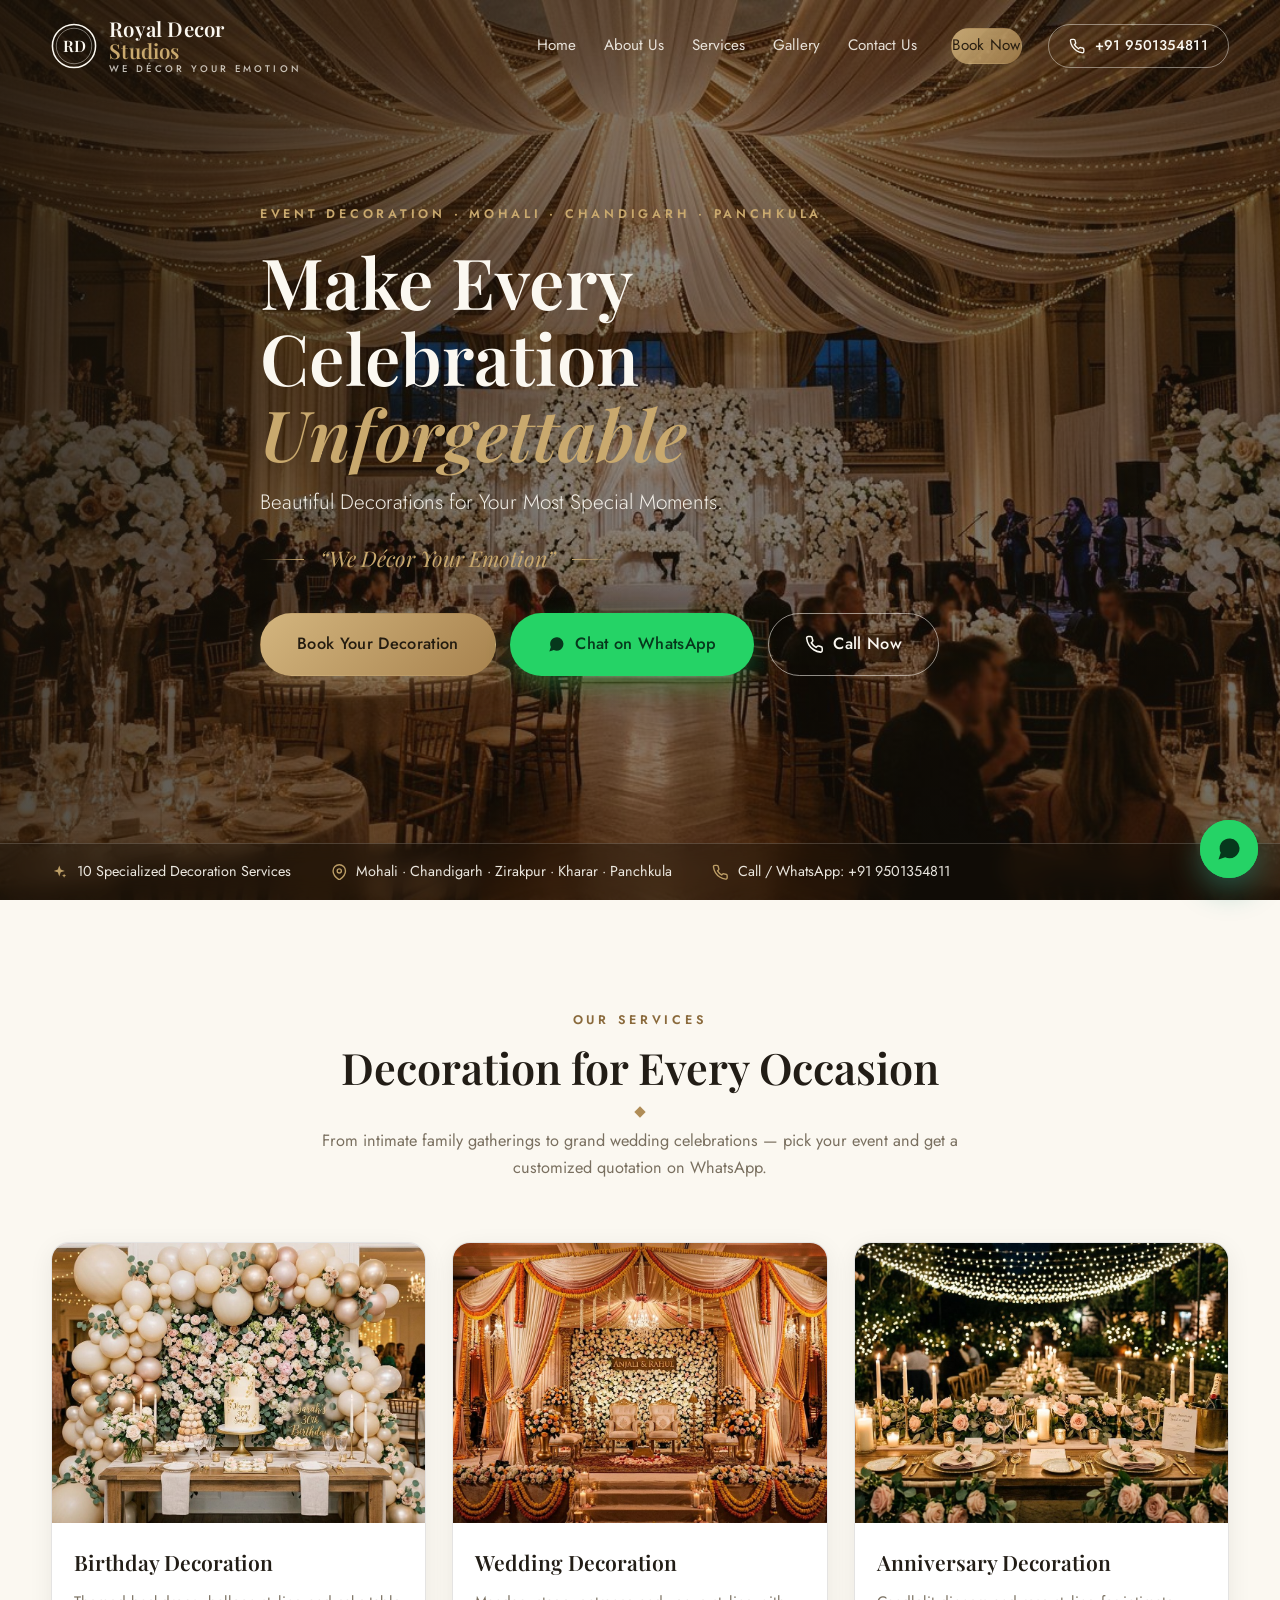
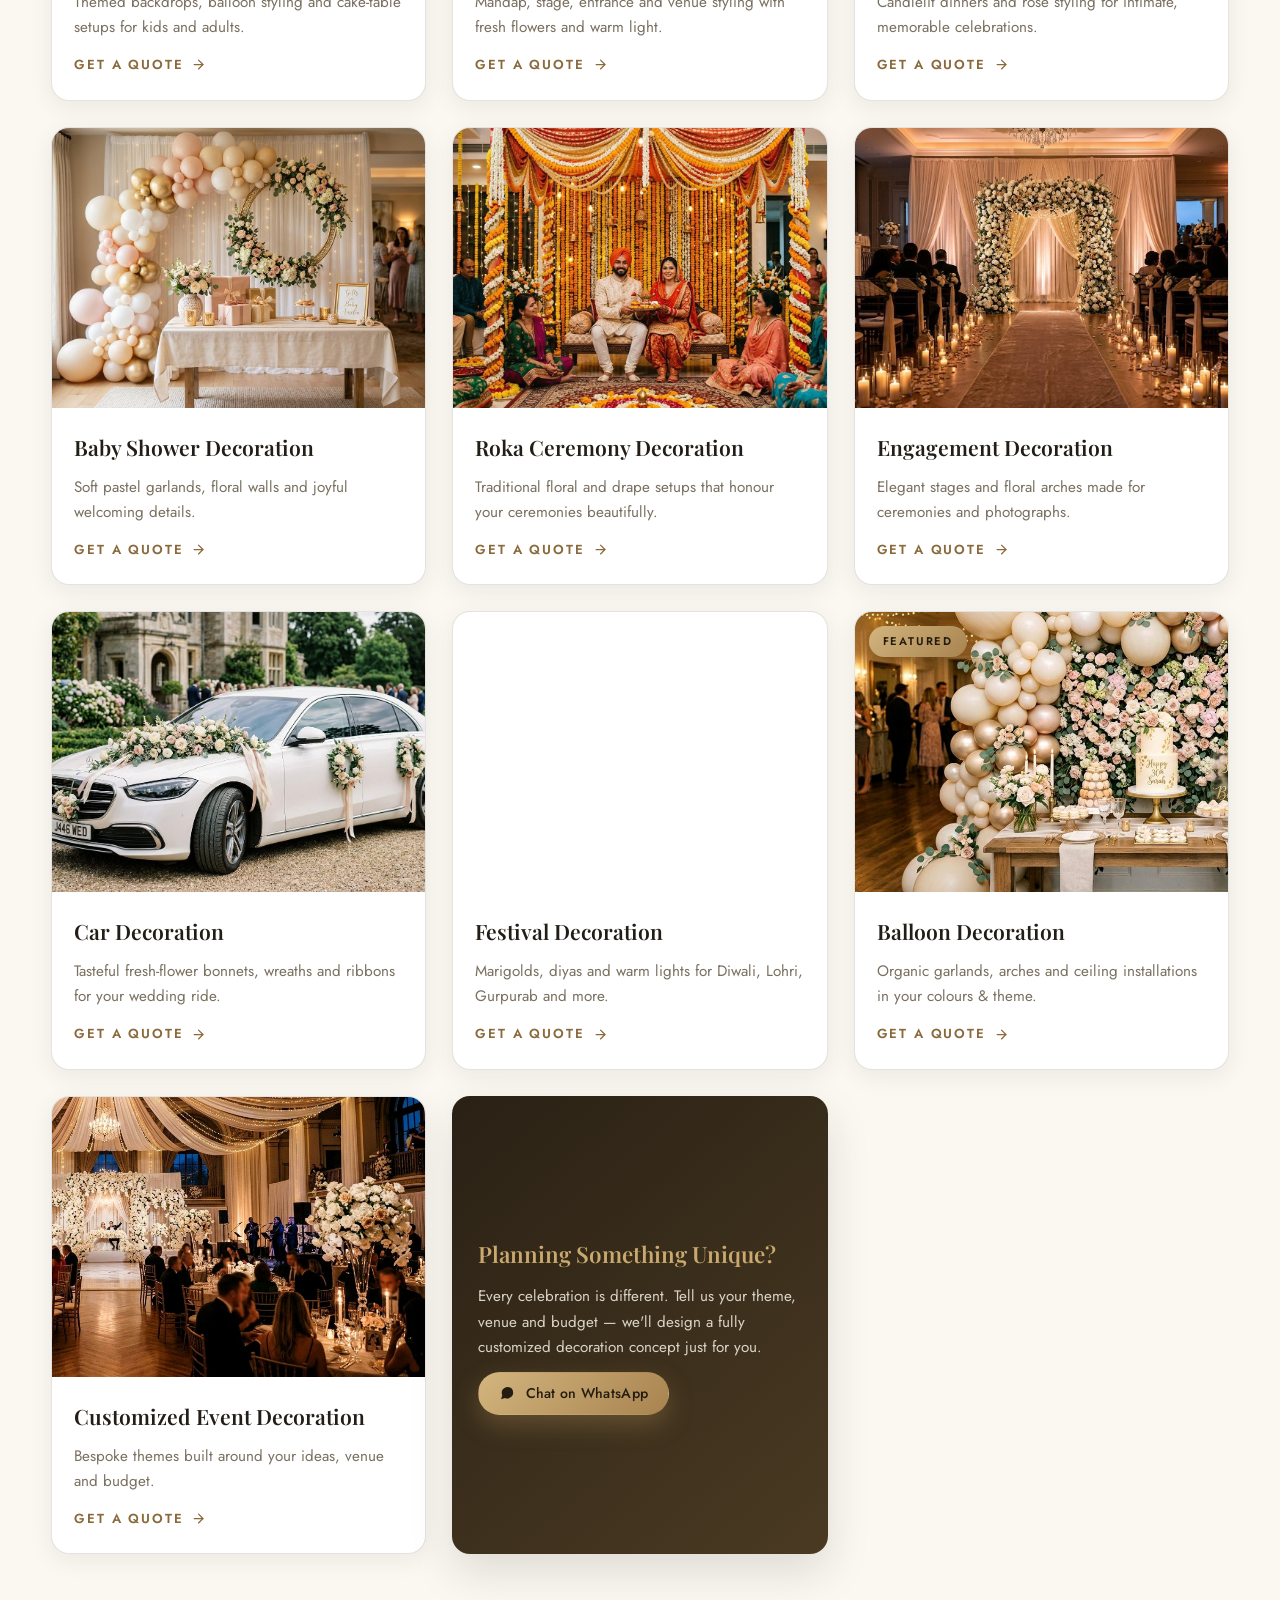
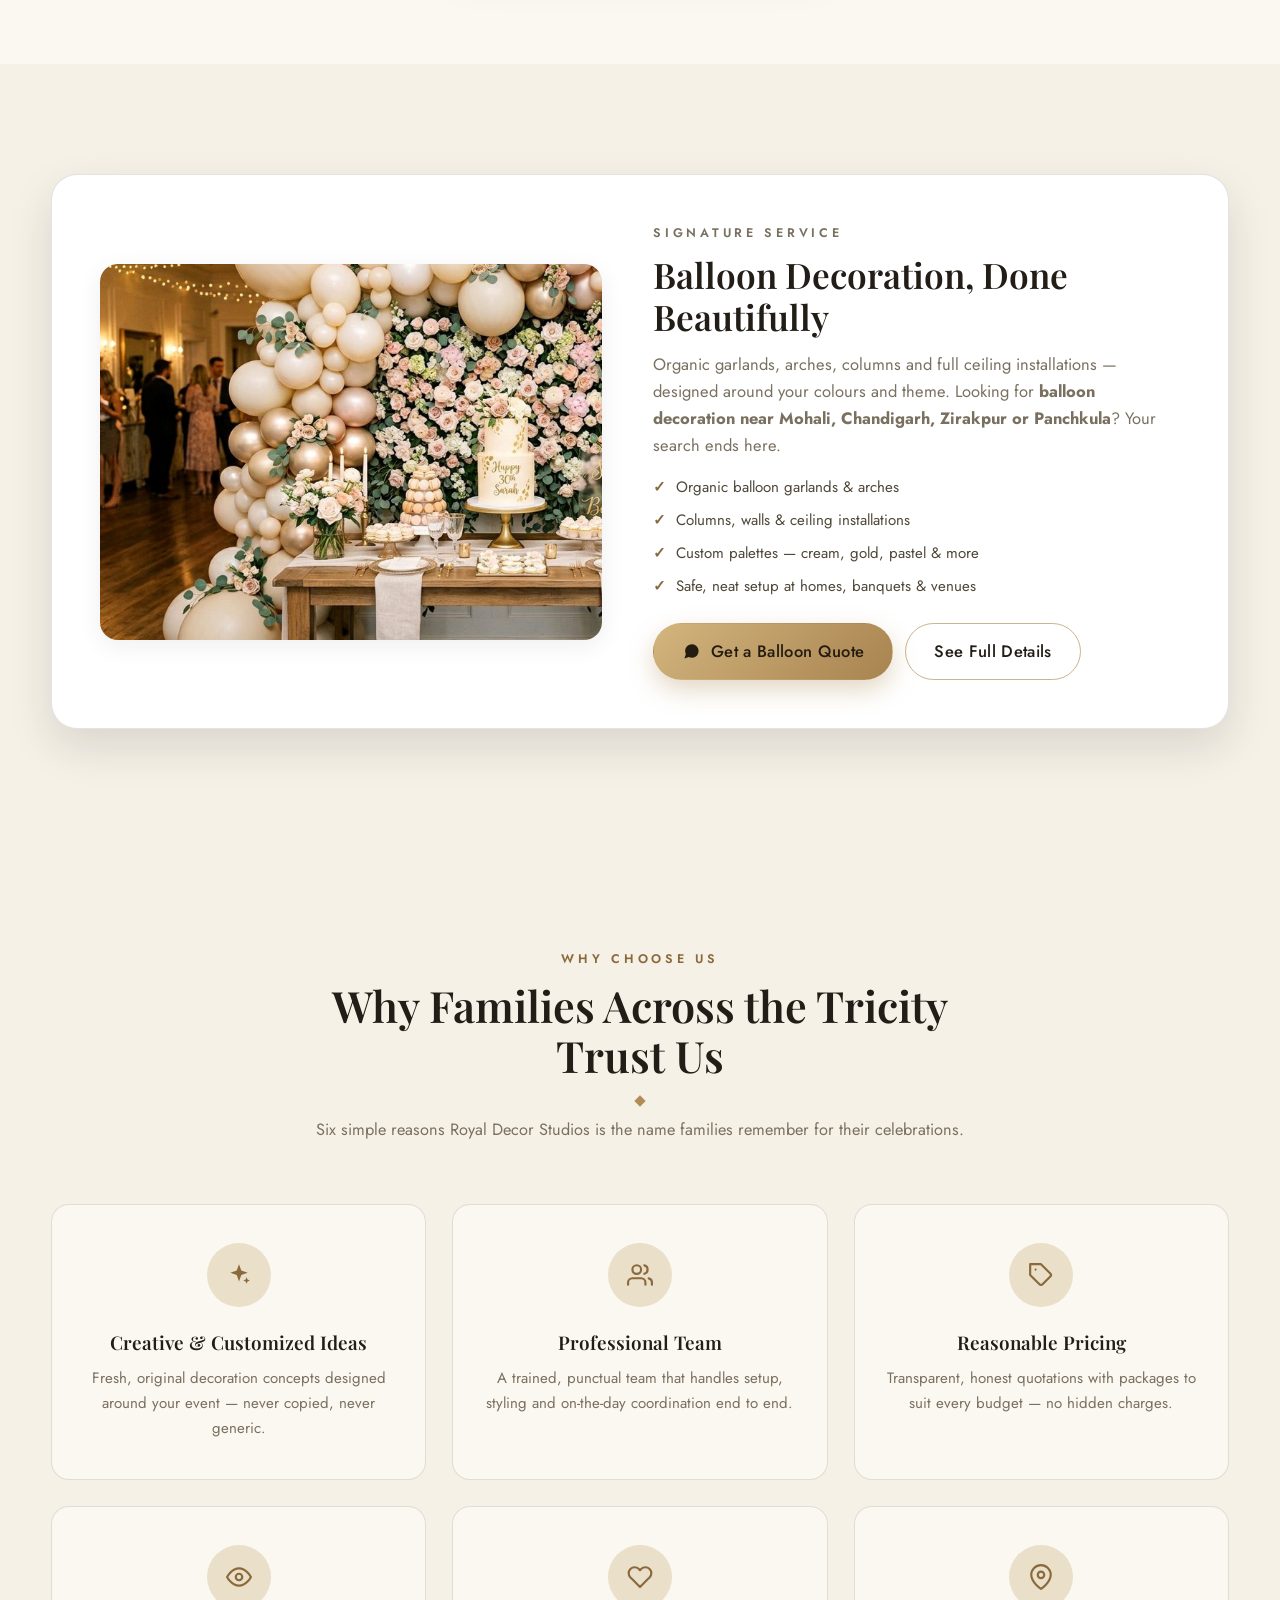
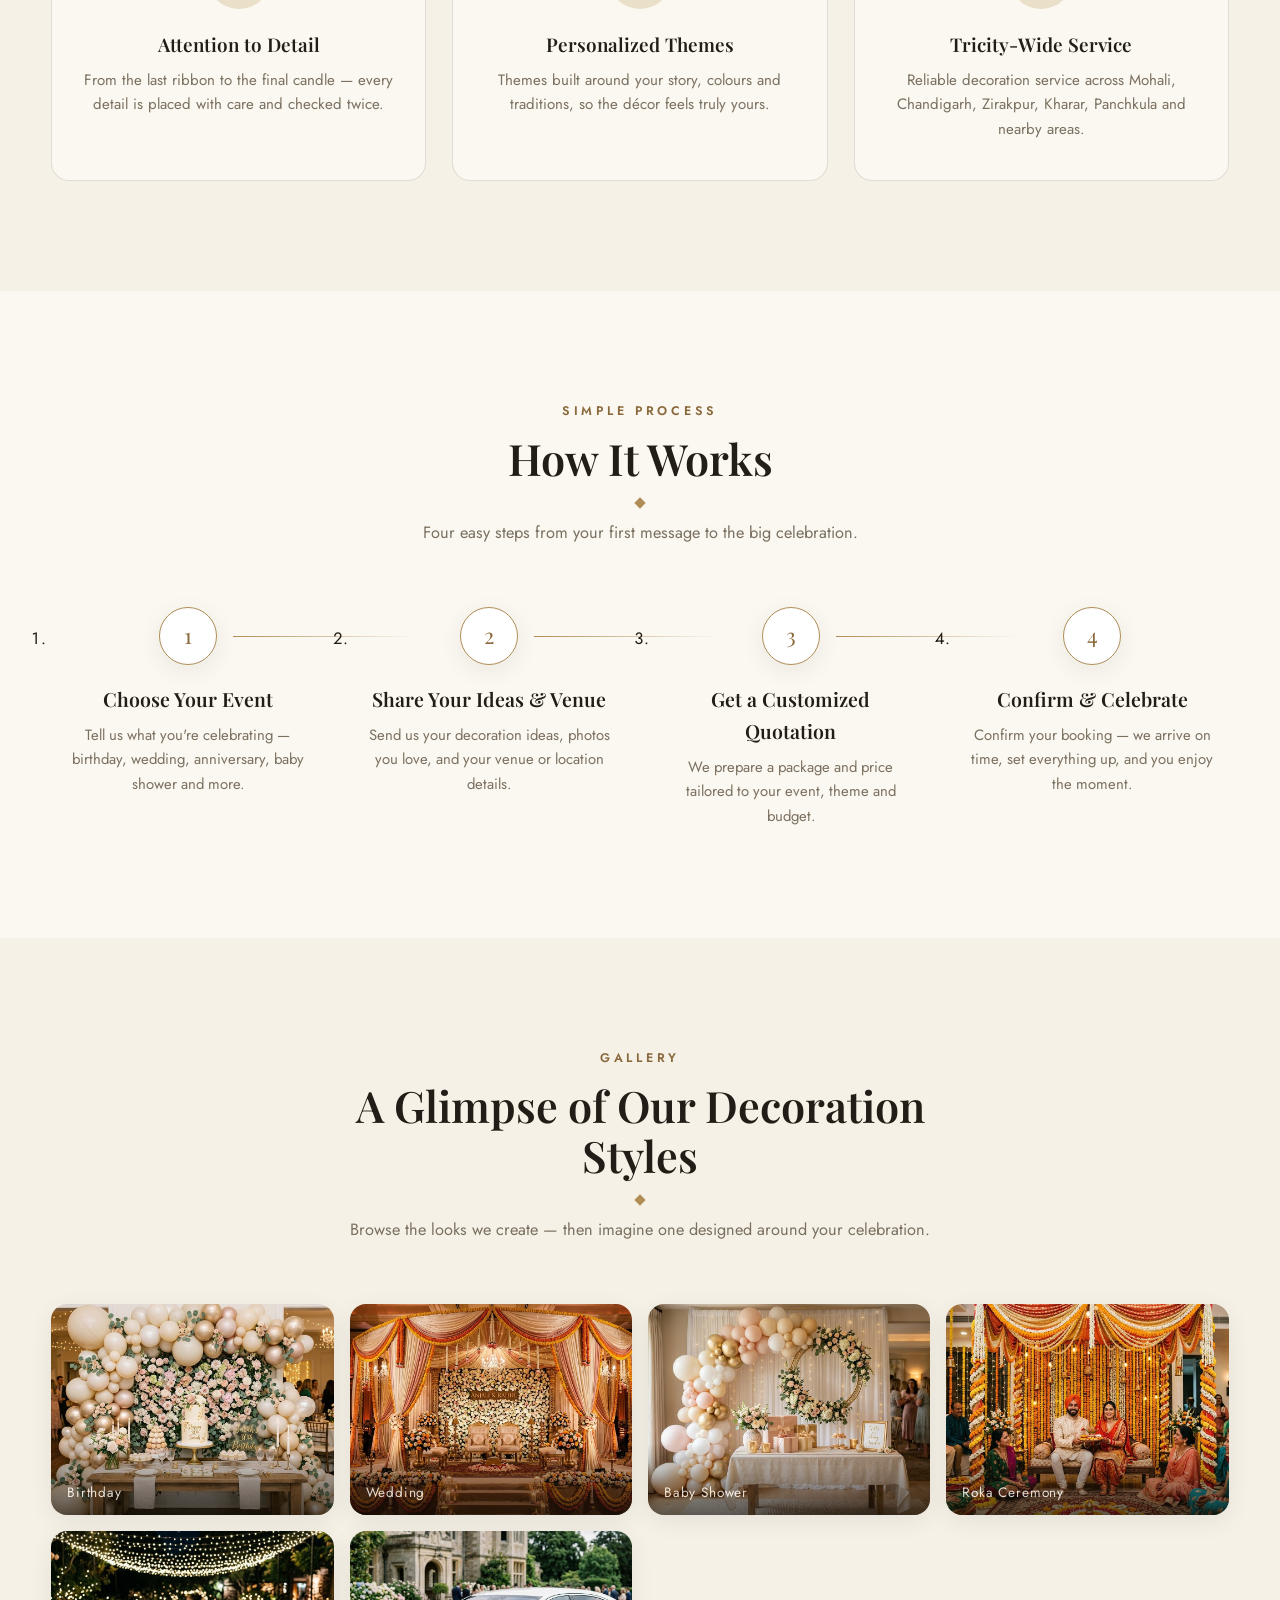
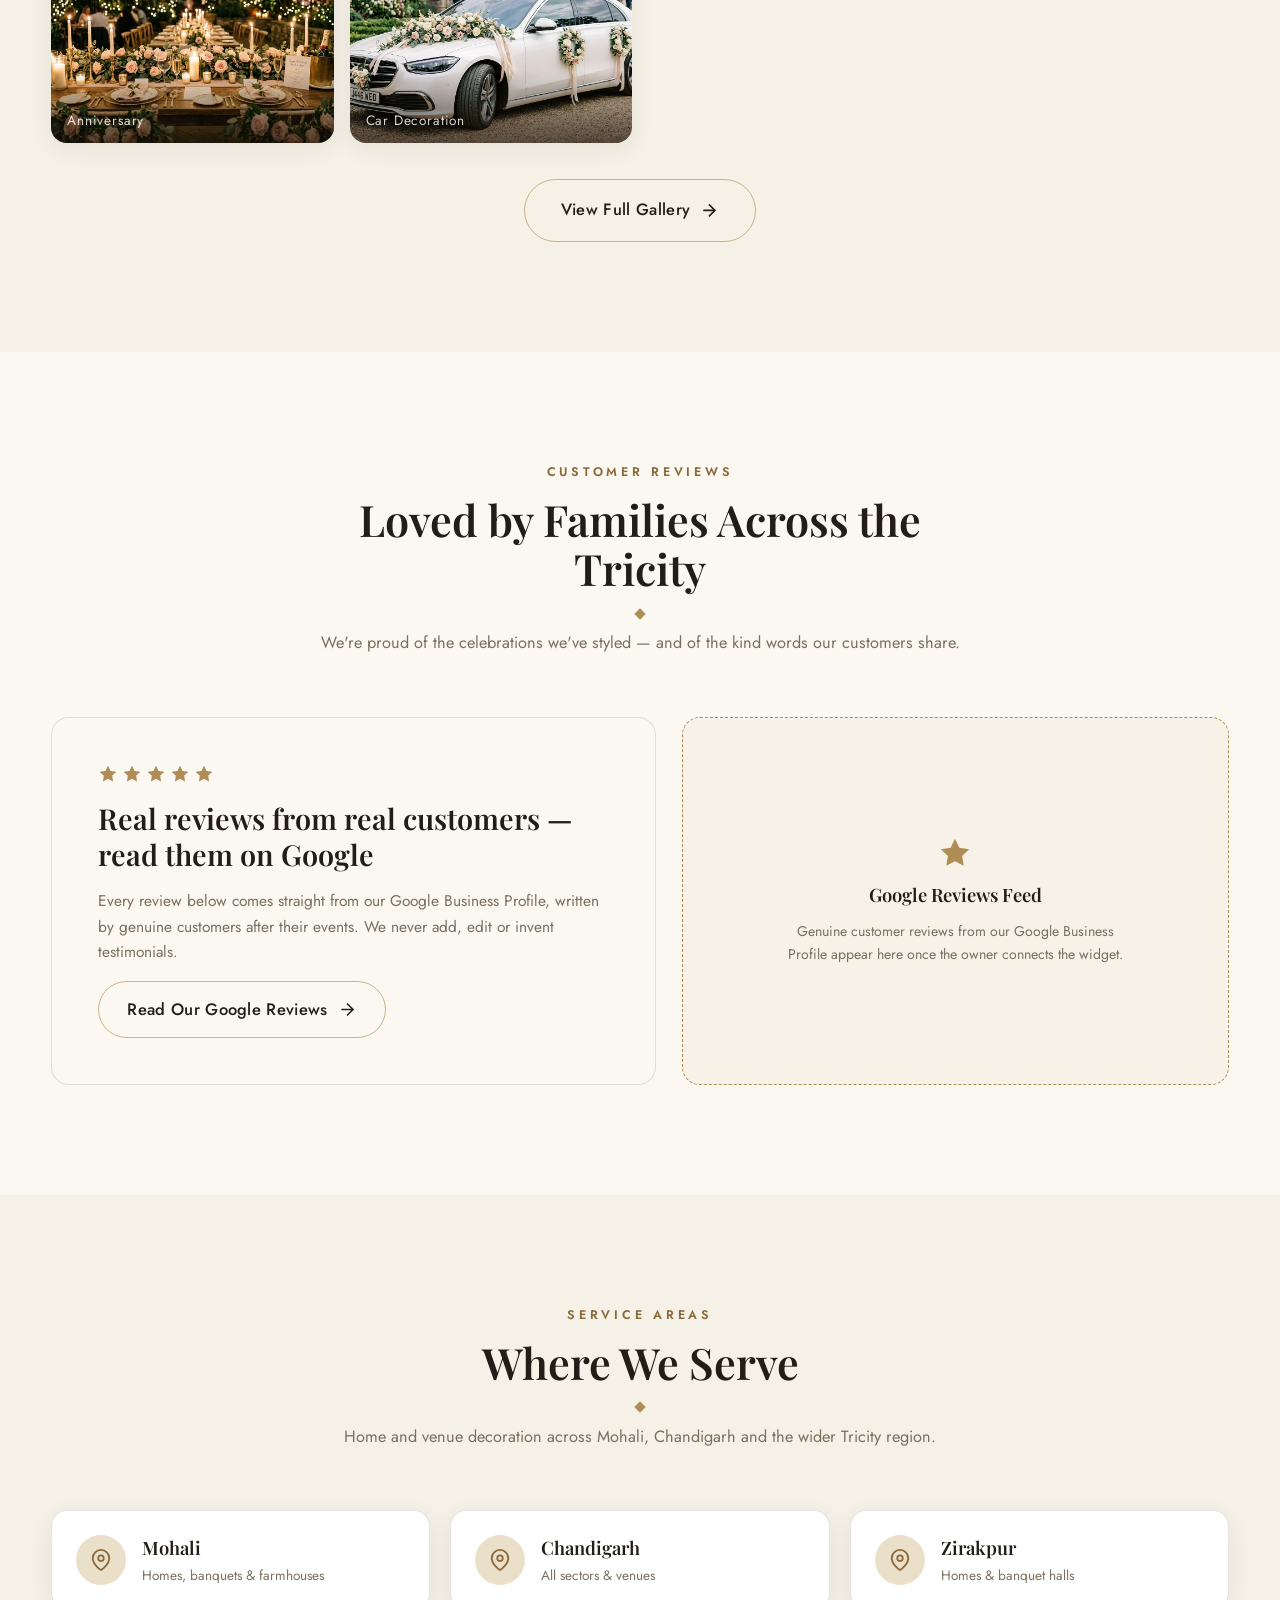
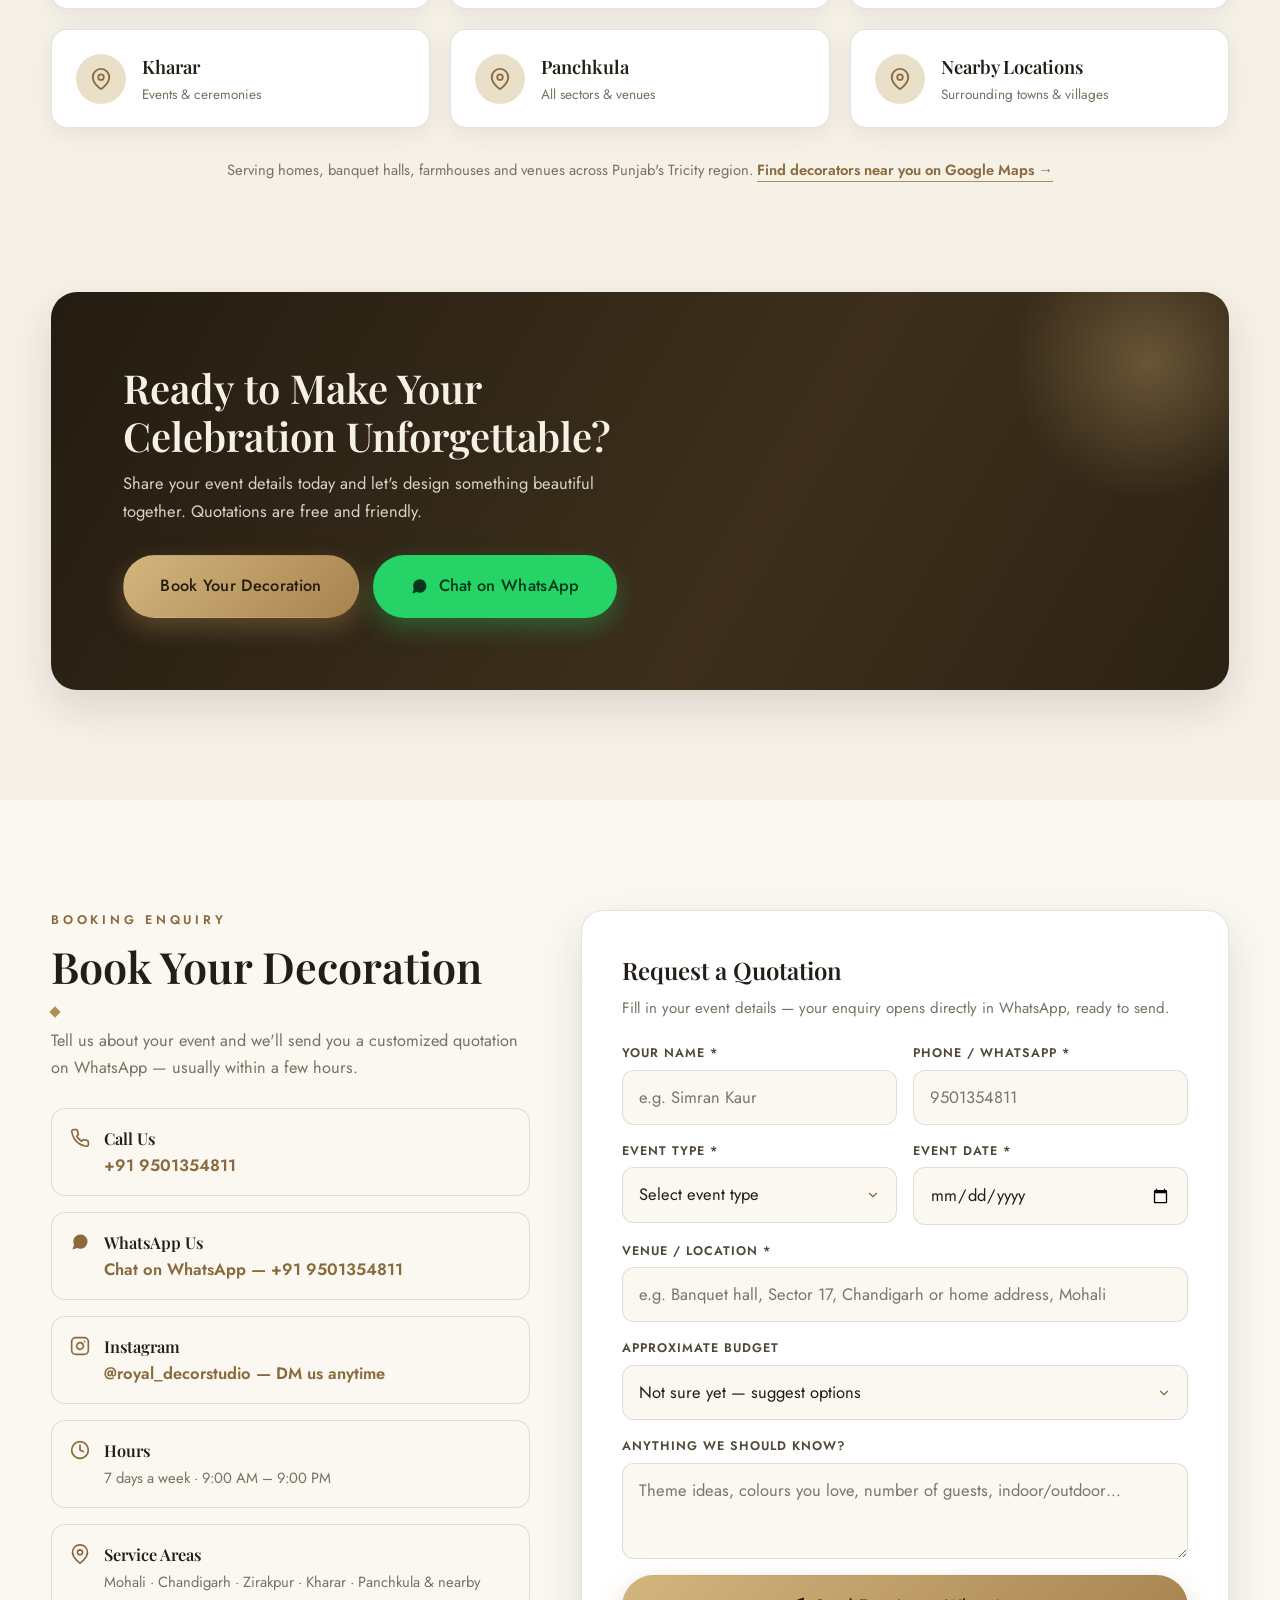
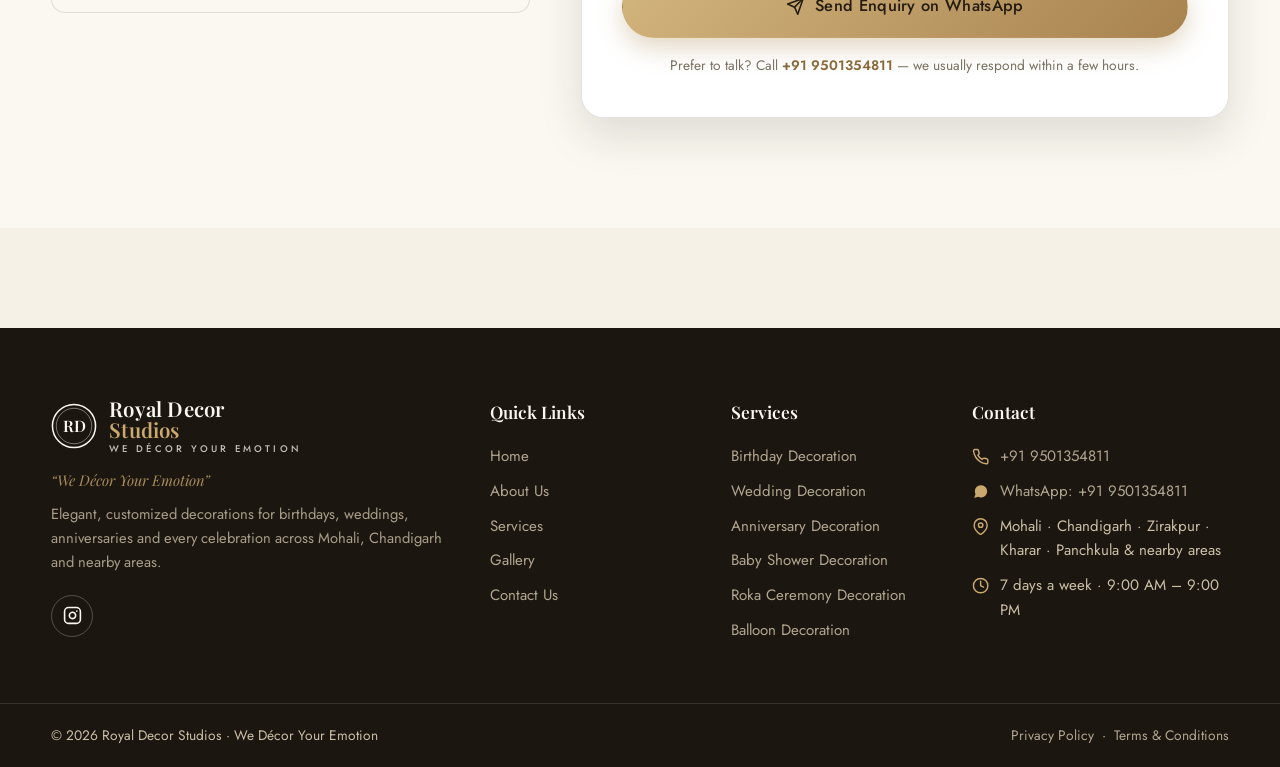
==== commit c647ac8c: "Add files via upload" ====
--- a/index.html
+++ b/index.html
@@ -3,8 +3,9 @@
 <head>
 <meta charset="UTF-8">
 <meta name="viewport" content="width=device-width, initial-scale=1.0">
-<title>Royal Decor Studio | Event Decorator in Mohali &amp; Chandigarh — We Décor Your Emotion</title>
-<meta name="description" content="Royal Decor Studio — premium event decorators in Mohali & Chandigarh. Birthday, wedding, anniversary, baby shower, roka, engagement, car, festival & balloon decoration. We Décor Your Emotion. Call +91 9501354811.">
+<title>Royal Decor Studios | Event Decorator in Mohali &amp; Chandigarh — We Décor Your Emotion</title>
+<meta name="description" content="Royal Decor Studios — premium event decorators in Mohali & Chandigarh. Birthday, wedding, anniversary, baby shower, roka, engagement, car, festival & balloon decoration. We Décor Your Emotion. Call +91 9501354811.">
+<link rel="canonical" href="https://www.royaldecorstudio.in/">
 <link rel="preconnect" href="https://fonts.googleapis.com">
 <link rel="preconnect" href="https://fonts.gstatic.com" crossorigin>
 <link href="https://fonts.googleapis.com/css2?family=Jost:wght@300;400;500;600&family=Playfair+Display:ital,wght@0,500;0,600;0,700;1,500;1,600&display=swap" rel="stylesheet">
@@ -31,7 +32,7 @@
 {
   "@context": "https://schema.org",
   "@type": "LocalBusiness",
-  "name": "Royal Decor Studio",
+  "name": "Royal Decor Studios",
   "slogan": "We Décor Your Emotion",
   "telephone": "+91-9501354811",
   "description": "Premium event decoration studio for birthdays, weddings, anniversaries, baby showers, roka ceremonies, engagement, car and festival decoration in Mohali, Chandigarh and nearby areas of Punjab.",
@@ -46,7 +47,7 @@
   "priceRange": "₹₹",
   "sameAs": [
     "https://wa.me/919501354811",
-    "https://instagram.com/royaldecorstudio"
+    "https://www.instagram.com/royal_decorstudio/"
   ]
 }
 </script>
@@ -77,9 +78,9 @@
 <!-- ================= HEADER ================= -->
 <header class="site-header" id="siteHeader">
   <div class="container header-inner">
-    <a class="brand" href="index.html" aria-label="Royal Decor Studio — home">
+    <a class="brand" href="index.html" aria-label="Royal Decor Studios — home">
       <svg class="brand-mark" viewBox="0 0 48 48" aria-hidden="true"><circle cx="24" cy="24" r="22.5" fill="none" stroke="currentColor" stroke-width="1.6"/><circle cx="24" cy="24" r="18.5" fill="none" stroke="currentColor" stroke-width=".8" opacity=".55"/><text x="24" y="30" text-anchor="middle" font-family="Playfair Display, Georgia, serif" font-size="16.5" font-weight="600" fill="currentColor">RD</text></svg>
-      <span class="brand-text">Royal Decor <em>Studio</em><small>We Décor Your Emotion</small></span>
+      <span class="brand-text">Royal Decor <em>Studios</em><small>We Décor Your Emotion</small></span>
     </a>
     <nav class="main-nav" id="mainNav" aria-label="Primary">
       <a href="index.html" aria-current="page">Home</a>
@@ -108,7 +109,7 @@
       <p class="tagline">“We Décor Your Emotion”</p>
       <div class="hero-cta">
         <a class="btn btn-gold btn-lg" href="#booking">Book Your Decoration</a>
-        <a class="btn btn-wa btn-lg" href="https://wa.me/919501354811?text=Hello%20Royal%20Decor%20Studio%2C%20I%20am%20interested%20in%20your%20decoration%20services.%20Please%20share%20your%20packages%20and%20quotation.%20Event%20type%3A%20____.%20Event%20date%3A%20____.%20Location%3A%20____." target="_blank" rel="noopener"><svg class="ic" aria-hidden="true"><use href="#i-wa"/></svg>Chat on WhatsApp</a>
+        <a class="btn btn-wa btn-lg" href="https://wa.me/919501354811?text=Hello%20Royal%20Decor%20Studios%2C%20I%20am%20interested%20in%20your%20decoration%20services.%20Please%20share%20your%20packages%20and%20quotation.%20Event%20type%3A%20____.%20Event%20date%3A%20____.%20Location%3A%20____." target="_blank" rel="noopener"><svg class="ic" aria-hidden="true"><use href="#i-wa"/></svg>Chat on WhatsApp</a>
         <a class="btn btn-ghost btn-lg" href="tel:+919501354811"><svg class="ic" aria-hidden="true"><use href="#i-phone"/></svg>Call Now</a>
       </div>
     </div>
@@ -136,7 +137,7 @@
           <div class="card-body">
             <h3>Birthday Decoration</h3>
             <p>Themed backdrops, balloon styling and cake-table setups for kids and adults.</p>
-            <a class="quote-link" href="https://wa.me/919501354811?text=Hello%20Royal%20Decor%20Studio%2C%20I%20am%20interested%20in%20your%20decoration%20services.%20Please%20share%20your%20packages%20and%20quotation.%20Event%20type%3A%20Birthday%20Decoration.%20Event%20date%3A%20____.%20Location%3A%20____." target="_blank" rel="noopener">Get a Quote <svg class="ic" aria-hidden="true"><use href="#i-arrow"/></svg></a>
+            <a class="quote-link" href="https://wa.me/919501354811?text=Hello%20Royal%20Decor%20Studios%2C%20I%20am%20interested%20in%20your%20decoration%20services.%20Please%20share%20your%20packages%20and%20quotation.%20Event%20type%3A%20Birthday%20Decoration.%20Event%20date%3A%20____.%20Location%3A%20____." target="_blank" rel="noopener">Get a Quote <svg class="ic" aria-hidden="true"><use href="#i-arrow"/></svg></a>
           </div>
         </article>
         <article class="service-card reveal" style="--d:.06s">
@@ -144,7 +145,7 @@
           <div class="card-body">
             <h3>Wedding Decoration</h3>
             <p>Mandap, stage, entrance and venue styling with fresh flowers and warm light.</p>
-            <a class="quote-link" href="https://wa.me/919501354811?text=Hello%20Royal%20Decor%20Studio%2C%20I%20am%20interested%20in%20your%20decoration%20services.%20Please%20share%20your%20packages%20and%20quotation.%20Event%20type%3A%20Wedding%20Decoration.%20Event%20date%3A%20____.%20Location%3A%20____." target="_blank" rel="noopener">Get a Quote <svg class="ic" aria-hidden="true"><use href="#i-arrow"/></svg></a>
+            <a class="quote-link" href="https://wa.me/919501354811?text=Hello%20Royal%20Decor%20Studios%2C%20I%20am%20interested%20in%20your%20decoration%20services.%20Please%20share%20your%20packages%20and%20quotation.%20Event%20type%3A%20Wedding%20Decoration.%20Event%20date%3A%20____.%20Location%3A%20____." target="_blank" rel="noopener">Get a Quote <svg class="ic" aria-hidden="true"><use href="#i-arrow"/></svg></a>
           </div>
         </article>
         <article class="service-card reveal" style="--d:.12s">
@@ -152,7 +153,7 @@
           <div class="card-body">
             <h3>Anniversary Decoration</h3>
             <p>Candlelit dinners and rose styling for intimate, memorable celebrations.</p>
-            <a class="quote-link" href="https://wa.me/919501354811?text=Hello%20Royal%20Decor%20Studio%2C%20I%20am%20interested%20in%20your%20decoration%20services.%20Please%20share%20your%20packages%20and%20quotation.%20Event%20type%3A%20Anniversary%20Decoration.%20Event%20date%3A%20____.%20Location%3A%20____." target="_blank" rel="noopener">Get a Quote <svg class="ic" aria-hidden="true"><use href="#i-arrow"/></svg></a>
+            <a class="quote-link" href="https://wa.me/919501354811?text=Hello%20Royal%20Decor%20Studios%2C%20I%20am%20interested%20in%20your%20decoration%20services.%20Please%20share%20your%20packages%20and%20quotation.%20Event%20type%3A%20Anniversary%20Decoration.%20Event%20date%3A%20____.%20Location%3A%20____." target="_blank" rel="noopener">Get a Quote <svg class="ic" aria-hidden="true"><use href="#i-arrow"/></svg></a>
           </div>
         </article>
         <article class="service-card reveal">
@@ -160,7 +161,7 @@
           <div class="card-body">
             <h3>Baby Shower Decoration</h3>
             <p>Soft pastel garlands, floral walls and joyful welcoming details.</p>
-            <a class="quote-link" href="https://wa.me/919501354811?text=Hello%20Royal%20Decor%20Studio%2C%20I%20am%20interested%20in%20your%20decoration%20services.%20Please%20share%20your%20packages%20and%20quotation.%20Event%20type%3A%20Baby%20Shower%20Decoration.%20Event%20date%3A%20____.%20Location%3A%20____." target="_blank" rel="noopener">Get a Quote <svg class="ic" aria-hidden="true"><use href="#i-arrow"/></svg></a>
+            <a class="quote-link" href="https://wa.me/919501354811?text=Hello%20Royal%20Decor%20Studios%2C%20I%20am%20interested%20in%20your%20decoration%20services.%20Please%20share%20your%20packages%20and%20quotation.%20Event%20type%3A%20Baby%20Shower%20Decoration.%20Event%20date%3A%20____.%20Location%3A%20____." target="_blank" rel="noopener">Get a Quote <svg class="ic" aria-hidden="true"><use href="#i-arrow"/></svg></a>
           </div>
         </article>
         <article class="service-card reveal" style="--d:.06s">
@@ -168,7 +169,7 @@
           <div class="card-body">
             <h3>Roka Ceremony Decoration</h3>
             <p>Traditional floral and drape setups that honour your ceremonies beautifully.</p>
-            <a class="quote-link" href="https://wa.me/919501354811?text=Hello%20Royal%20Decor%20Studio%2C%20I%20am%20interested%20in%20your%20decoration%20services.%20Please%20share%20your%20packages%20and%20quotation.%20Event%20type%3A%20Roka%20Ceremony%20Decoration.%20Event%20date%3A%20____.%20Location%3A%20____." target="_blank" rel="noopener">Get a Quote <svg class="ic" aria-hidden="true"><use href="#i-arrow"/></svg></a>
+            <a class="quote-link" href="https://wa.me/919501354811?text=Hello%20Royal%20Decor%20Studios%2C%20I%20am%20interested%20in%20your%20decoration%20services.%20Please%20share%20your%20packages%20and%20quotation.%20Event%20type%3A%20Roka%20Ceremony%20Decoration.%20Event%20date%3A%20____.%20Location%3A%20____." target="_blank" rel="noopener">Get a Quote <svg class="ic" aria-hidden="true"><use href="#i-arrow"/></svg></a>
           </div>
         </article>
         <article class="service-card reveal" style="--d:.12s">
@@ -176,7 +177,7 @@
           <div class="card-body">
             <h3>Engagement Decoration</h3>
             <p>Elegant stages and floral arches made for ceremonies and photographs.</p>
-            <a class="quote-link" href="https://wa.me/919501354811?text=Hello%20Royal%20Decor%20Studio%2C%20I%20am%20interested%20in%20your%20decoration%20services.%20Please%20share%20your%20packages%20and%20quotation.%20Event%20type%3A%20Engagement%20Decoration.%20Event%20date%3A%20____.%20Location%3A%20____." target="_blank" rel="noopener">Get a Quote <svg class="ic" aria-hidden="true"><use href="#i-arrow"/></svg></a>
+            <a class="quote-link" href="https://wa.me/919501354811?text=Hello%20Royal%20Decor%20Studios%2C%20I%20am%20interested%20in%20your%20decoration%20services.%20Please%20share%20your%20packages%20and%20quotation.%20Event%20type%3A%20Engagement%20Decoration.%20Event%20date%3A%20____.%20Location%3A%20____." target="_blank" rel="noopener">Get a Quote <svg class="ic" aria-hidden="true"><use href="#i-arrow"/></svg></a>
           </div>
         </article>
         <article class="service-card reveal">
@@ -184,7 +185,7 @@
           <div class="card-body">
             <h3>Car Decoration</h3>
             <p>Tasteful fresh-flower bonnets, wreaths and ribbons for your wedding ride.</p>
-            <a class="quote-link" href="https://wa.me/919501354811?text=Hello%20Royal%20Decor%20Studio%2C%20I%20am%20interested%20in%20your%20decoration%20services.%20Please%20share%20your%20packages%20and%20quotation.%20Event%20type%3A%20Car%20Decoration.%20Event%20date%3A%20____.%20Location%3A%20____." target="_blank" rel="noopener">Get a Quote <svg class="ic" aria-hidden="true"><use href="#i-arrow"/></svg></a>
+            <a class="quote-link" href="https://wa.me/919501354811?text=Hello%20Royal%20Decor%20Studios%2C%20I%20am%20interested%20in%20your%20decoration%20services.%20Please%20share%20your%20packages%20and%20quotation.%20Event%20type%3A%20Car%20Decoration.%20Event%20date%3A%20____.%20Location%3A%20____." target="_blank" rel="noopener">Get a Quote <svg class="ic" aria-hidden="true"><use href="#i-arrow"/></svg></a>
           </div>
         </article>
         <article class="service-card reveal" style="--d:.06s">
@@ -192,15 +193,15 @@
           <div class="card-body">
             <h3>Festival Decoration</h3>
             <p>Marigolds, diyas and warm lights for Diwali, Lohri, Gurpurab and more.</p>
-            <a class="quote-link" href="https://wa.me/919501354811?text=Hello%20Royal%20Decor%20Studio%2C%20I%20am%20interested%20in%20your%20decoration%20services.%20Please%20share%20your%20packages%20and%20quotation.%20Event%20type%3A%20Festival%20Decoration.%20Event%20date%3A%20____.%20Location%3A%20____." target="_blank" rel="noopener">Get a Quote <svg class="ic" aria-hidden="true"><use href="#i-arrow"/></svg></a>
+            <a class="quote-link" href="https://wa.me/919501354811?text=Hello%20Royal%20Decor%20Studios%2C%20I%20am%20interested%20in%20your%20decoration%20services.%20Please%20share%20your%20packages%20and%20quotation.%20Event%20type%3A%20Festival%20Decoration.%20Event%20date%3A%20____.%20Location%3A%20____." target="_blank" rel="noopener">Get a Quote <svg class="ic" aria-hidden="true"><use href="#i-arrow"/></svg></a>
           </div>
         </article>
         <article class="service-card reveal" style="--d:.12s">
-          <figure><img src="images/svc-balloon.jpg" alt="Organic balloon garland installation in ivory, champagne and muted gold" loading="lazy" decoding="async"></figure>
+          <figure><span class="card-flag">Featured</span><img src="images/svc-balloon.jpg" alt="Organic balloon garland installation in ivory, champagne and muted gold" loading="lazy" decoding="async"></figure>
           <div class="card-body">
             <h3>Balloon Decoration</h3>
-            <p>Organic garlands, columns and ceiling installations in your palette.</p>
-            <a class="quote-link" href="https://wa.me/919501354811?text=Hello%20Royal%20Decor%20Studio%2C%20I%20am%20interested%20in%20your%20decoration%20services.%20Please%20share%20your%20packages%20and%20quotation.%20Event%20type%3A%20Balloon%20Decoration.%20Event%20date%3A%20____.%20Location%3A%20____." target="_blank" rel="noopener">Get a Quote <svg class="ic" aria-hidden="true"><use href="#i-arrow"/></svg></a>
+            <p>Organic garlands, arches and ceiling installations in your colours &amp; theme.</p>
+            <a class="quote-link" href="https://wa.me/919501354811?text=Hello%20Royal%20Decor%20Studios%2C%20I%20am%20interested%20in%20your%20decoration%20services.%20Please%20share%20your%20packages%20and%20quotation.%20Event%20type%3A%20Balloon%20Decoration.%20Event%20date%3A%20____.%20Location%3A%20____." target="_blank" rel="noopener">Get a Quote <svg class="ic" aria-hidden="true"><use href="#i-arrow"/></svg></a>
           </div>
         </article>
         <article class="service-card reveal">
@@ -208,14 +209,40 @@
           <div class="card-body">
             <h3>Customized Event Decoration</h3>
             <p>Bespoke themes built around your ideas, venue and budget.</p>
-            <a class="quote-link" href="https://wa.me/919501354811?text=Hello%20Royal%20Decor%20Studio%2C%20I%20am%20interested%20in%20your%20decoration%20services.%20Please%20share%20your%20packages%20and%20quotation.%20Event%20type%3A%20Customized%20Event%20Decoration.%20Event%20date%3A%20____.%20Location%3A%20____." target="_blank" rel="noopener">Get a Quote <svg class="ic" aria-hidden="true"><use href="#i-arrow"/></svg></a>
+            <a class="quote-link" href="https://wa.me/919501354811?text=Hello%20Royal%20Decor%20Studios%2C%20I%20am%20interested%20in%20your%20decoration%20services.%20Please%20share%20your%20packages%20and%20quotation.%20Event%20type%3A%20Customized%20Event%20Decoration.%20Event%20date%3A%20____.%20Location%3A%20____." target="_blank" rel="noopener">Get a Quote <svg class="ic" aria-hidden="true"><use href="#i-arrow"/></svg></a>
           </div>
         </article>
         <article class="service-cta-card reveal" style="--d:.06s">
           <h3>Planning Something Unique?</h3>
           <p>Every celebration is different. Tell us your theme, venue and budget — we'll design a fully customized decoration concept just for you.</p>
-          <a class="btn btn-gold btn-sm" href="https://wa.me/919501354811?text=Hello%20Royal%20Decor%20Studio%2C%20I%20am%20interested%20in%20your%20decoration%20services.%20Please%20share%20your%20packages%20and%20quotation.%20Event%20type%3A%20____.%20Event%20date%3A%20____.%20Location%3A%20____." target="_blank" rel="noopener"><svg class="ic" aria-hidden="true"><use href="#i-wa"/></svg>Chat on WhatsApp</a>
-        </article>
+          <a class="btn btn-gold btn-sm" href="https://wa.me/919501354811?text=Hello%20Royal%20Decor%20Studios%2C%20I%20am%20interested%20in%20your%20decoration%20services.%20Please%20share%20your%20packages%20and%20quotation.%20Event%20type%3A%20____.%20Event%20date%3A%20____.%20Location%3A%20____." target="_blank" rel="noopener"><svg class="ic" aria-hidden="true"><use href="#i-wa"/></svg>Chat on WhatsApp</a>
+        </article>
+      </div>
+    </div>
+  </section>
+
+  <!-- ================= BALLOON FEATURE ================= -->
+  <section class="section" id="balloon-feature">
+    <div class="container">
+      <div class="feature-band reveal">
+        <figure class="feature-media">
+          <img src="images/svc-balloon.jpg" alt="Premium organic balloon garland installation in ivory, champagne and muted gold" loading="lazy" decoding="async">
+        </figure>
+        <div class="feature-body">
+          <p class="eyebrow">Signature Service</p>
+          <h2>Balloon Decoration, Done Beautifully</h2>
+          <p>Organic garlands, arches, columns and full ceiling installations — designed around your colours and theme. Looking for <strong>balloon decoration near Mohali, Chandigarh, Zirakpur or Panchkula</strong>? Your search ends here.</p>
+          <ul class="service-points">
+            <li>Organic balloon garlands &amp; arches</li>
+            <li>Columns, walls &amp; ceiling installations</li>
+            <li>Custom palettes — cream, gold, pastel &amp; more</li>
+            <li>Safe, neat setup at homes, banquets &amp; venues</li>
+          </ul>
+          <div class="feature-actions">
+            <a class="btn btn-gold" href="https://wa.me/919501354811?text=Hello%20Royal%20Decor%20Studios%2C%20I%20am%20interested%20in%20your%20decoration%20services.%20Please%20share%20your%20packages%20and%20quotation.%20Event%20type%3A%20Balloon%20Decoration.%20Event%20date%3A%20____.%20Location%3A%20____." target="_blank" rel="noopener"><svg class="ic" aria-hidden="true"><use href="#i-wa"/></svg>Get a Balloon Quote</a>
+            <a class="btn btn-outline" href="services.html#svc-balloon">See Full Details</a>
+          </div>
+        </div>
       </div>
     </div>
   </section>
@@ -227,7 +254,7 @@
         <p class="eyebrow">Why Choose Us</p>
         <h2 class="section-title">Why Families Across the Tricity Trust Us</h2>
         <span class="orn" aria-hidden="true"></span>
-        <p class="section-sub">Six simple reasons Royal Decor Studio is the name families remember for their celebrations.</p>
+        <p class="section-sub">Six simple reasons Royal Decor Studios is the name families remember for their celebrations.</p>
       </div>
       <div class="why-grid">
         <div class="why-card reveal">
@@ -399,7 +426,7 @@
         </div>
         <div class="cta-actions">
           <a class="btn btn-gold btn-lg" href="#booking">Book Your Decoration</a>
-          <a class="btn btn-wa btn-lg" href="https://wa.me/919501354811?text=Hello%20Royal%20Decor%20Studio%2C%20I%20am%20interested%20in%20your%20decoration%20services.%20Please%20share%20your%20packages%20and%20quotation.%20Event%20type%3A%20____.%20Event%20date%3A%20____.%20Location%3A%20____." target="_blank" rel="noopener"><svg class="ic" aria-hidden="true"><use href="#i-wa"/></svg>Chat on WhatsApp</a>
+          <a class="btn btn-wa btn-lg" href="https://wa.me/919501354811?text=Hello%20Royal%20Decor%20Studios%2C%20I%20am%20interested%20in%20your%20decoration%20services.%20Please%20share%20your%20packages%20and%20quotation.%20Event%20type%3A%20____.%20Event%20date%3A%20____.%20Location%3A%20____." target="_blank" rel="noopener"><svg class="ic" aria-hidden="true"><use href="#i-wa"/></svg>Chat on WhatsApp</a>
         </div>
       </div>
     </div>
@@ -417,6 +444,7 @@
           <ul class="contact-quick">
             <li><svg class="ic" aria-hidden="true"><use href="#i-phone"/></svg><div><strong>Call Us</strong><a href="tel:+919501354811">+91 9501354811</a></div></li>
             <li><svg class="ic" aria-hidden="true"><use href="#i-wa"/></svg><div><strong>WhatsApp Us</strong><a href="https://wa.me/919501354811" target="_blank" rel="noopener">Chat on WhatsApp — +91 9501354811</a></div></li>
+            <li><svg class="ic" aria-hidden="true"><use href="#i-ig"/></svg><div><strong>Instagram</strong><a href="https://www.instagram.com/royal_decorstudio/" target="_blank" rel="noopener">@royal_decorstudio — DM us anytime</a></div></li>
             <li><svg class="ic" aria-hidden="true"><use href="#i-clock"/></svg><div><strong>Hours</strong><span class="txt">7 days a week · 9:00 AM – 9:00 PM</span></div></li>
             <li><svg class="ic" aria-hidden="true"><use href="#i-pin"/></svg><div><strong>Service Areas</strong><span class="txt">Mohali · Chandigarh · Zirakpur · Kharar · Panchkula &amp; nearby</span></div></li>
           </ul>
@@ -498,15 +526,14 @@
 <footer class="site-footer">
   <div class="container footer-grid">
     <div class="footer-brand">
-      <a class="brand" href="index.html" aria-label="Royal Decor Studio — home">
+      <a class="brand" href="index.html" aria-label="Royal Decor Studios — home">
         <svg class="brand-mark" viewBox="0 0 48 48" aria-hidden="true"><circle cx="24" cy="24" r="22.5" fill="none" stroke="currentColor" stroke-width="1.6"/><circle cx="24" cy="24" r="18.5" fill="none" stroke="currentColor" stroke-width=".8" opacity=".55"/><text x="24" y="30" text-anchor="middle" font-family="Playfair Display, Georgia, serif" font-size="16.5" font-weight="600" fill="currentColor">RD</text></svg>
-        <span class="brand-text">Royal Decor <em>Studio</em><small>We Décor Your Emotion</small></span>
+        <span class="brand-text">Royal Decor <em>Studios</em><small>We Décor Your Emotion</small></span>
       </a>
       <p class="footer-tag">“We Décor Your Emotion”</p>
       <p>Elegant, customized decorations for birthdays, weddings, anniversaries and every celebration across Mohali, Chandigarh and nearby areas.</p>
       <div class="socials">
-        <!-- Instagram link placeholder — replace with the studio's actual profile URL -->
-        <a href="https://instagram.com/royaldecorstudio" target="_blank" rel="noopener" aria-label="Royal Decor Studio on Instagram"><svg class="ic" aria-hidden="true"><use href="#i-ig"/></svg></a>
+        <a href="https://www.instagram.com/royal_decorstudio/" target="_blank" rel="noopener" aria-label="Royal Decor Studios on Instagram"><svg class="ic" aria-hidden="true"><use href="#i-ig"/></svg></a>
       </div>
     </div>
     <nav aria-label="Footer — quick links">
@@ -543,14 +570,14 @@
   </div>
   <div class="footer-bottom">
     <div class="container footer-bottom-inner">
-      <p>© <span class="year">2026</span> Royal Decor Studio · We Décor Your Emotion</p>
+      <p>© <span class="year">2026</span> Royal Decor Studios · We Décor Your Emotion</p>
       <p><a href="privacy.html">Privacy Policy</a> &nbsp;·&nbsp; <a href="terms.html">Terms &amp; Conditions</a></p>
     </div>
   </div>
 </footer>
 
 <!-- Floating WhatsApp button -->
-<a class="wa-float" href="https://wa.me/919501354811?text=Hello%20Royal%20Decor%20Studio%2C%20I%20am%20interested%20in%20your%20decoration%20services.%20Please%20share%20your%20packages%20and%20quotation.%20Event%20type%3A%20____.%20Event%20date%3A%20____.%20Location%3A%20____." target="_blank" rel="noopener" aria-label="Chat with Royal Decor Studio on WhatsApp"><svg class="ic" aria-hidden="true"><use href="#i-wa"/></svg></a>
+<a class="wa-float" href="https://wa.me/919501354811?text=Hello%20Royal%20Decor%20Studios%2C%20I%20am%20interested%20in%20your%20decoration%20services.%20Please%20share%20your%20packages%20and%20quotation.%20Event%20type%3A%20____.%20Event%20date%3A%20____.%20Location%3A%20____." target="_blank" rel="noopener" aria-label="Chat with Royal Decor Studios on WhatsApp"><svg class="ic" aria-hidden="true"><use href="#i-wa"/></svg></a>
 
 <script src="js/main.js" defer></script>
 </body>
--- a/css/style.css
+++ b/css/style.css
@@ -1,5 +1,5 @@
 /* ============================================================
-   Royal Decor Studio — We Décor Your Emotion
+   Royal Decor Studios — We Décor Your Emotion
    Premium event decoration studio · Mohali · Chandigarh
    Palette: cream, white, beige, muted gold, subtle black
    ============================================================ */
@@ -377,3 +377,22 @@
   *,*::before,*::after{animation-duration:.01ms !important;animation-iteration-count:1 !important;transition-duration:.01ms !important}
   .reveal{opacity:1;transform:none}
 }
+
+/* ---------- Contact grid (4 cards) ---------- */
+.contact-grid{grid-template-columns:repeat(auto-fit,minmax(230px,1fr))}
+
+/* ---------- Featured service band (balloon) ---------- */
+.feature-band{display:grid;grid-template-columns:1fr 1.05fr;gap:clamp(26px,4vw,56px);align-items:center;background:var(--white);border:1px solid var(--line);border-radius:26px;padding:clamp(24px,4vw,48px);box-shadow:var(--shadow-md)}
+.feature-media{margin:0}
+.feature-media img{width:100%;aspect-ratio:4/3;object-fit:cover;border-radius:18px;box-shadow:var(--shadow-sm)}
+.feature-body h2{font-family:var(--font-display);font-size:clamp(1.6rem,3vw,2.2rem);font-weight:600;line-height:1.2;margin:10px 0 12px}
+.feature-body>p{color:var(--muted)}
+.feature-actions{display:flex;flex-wrap:wrap;gap:12px;margin-top:24px}
+
+/* ---------- Featured chip on service card ---------- */
+.service-card figure{position:relative}
+.card-flag{position:absolute;top:14px;left:14px;z-index:1;background:linear-gradient(135deg,#d3b57e,#a8834f);color:#241c10;font-size:.7rem;font-weight:600;letter-spacing:.16em;text-transform:uppercase;padding:6px 14px;border-radius:999px;box-shadow:0 6px 16px rgba(36,28,16,.28)}
+
+@media (max-width:900px){
+  .feature-band{grid-template-columns:1fr}
+}
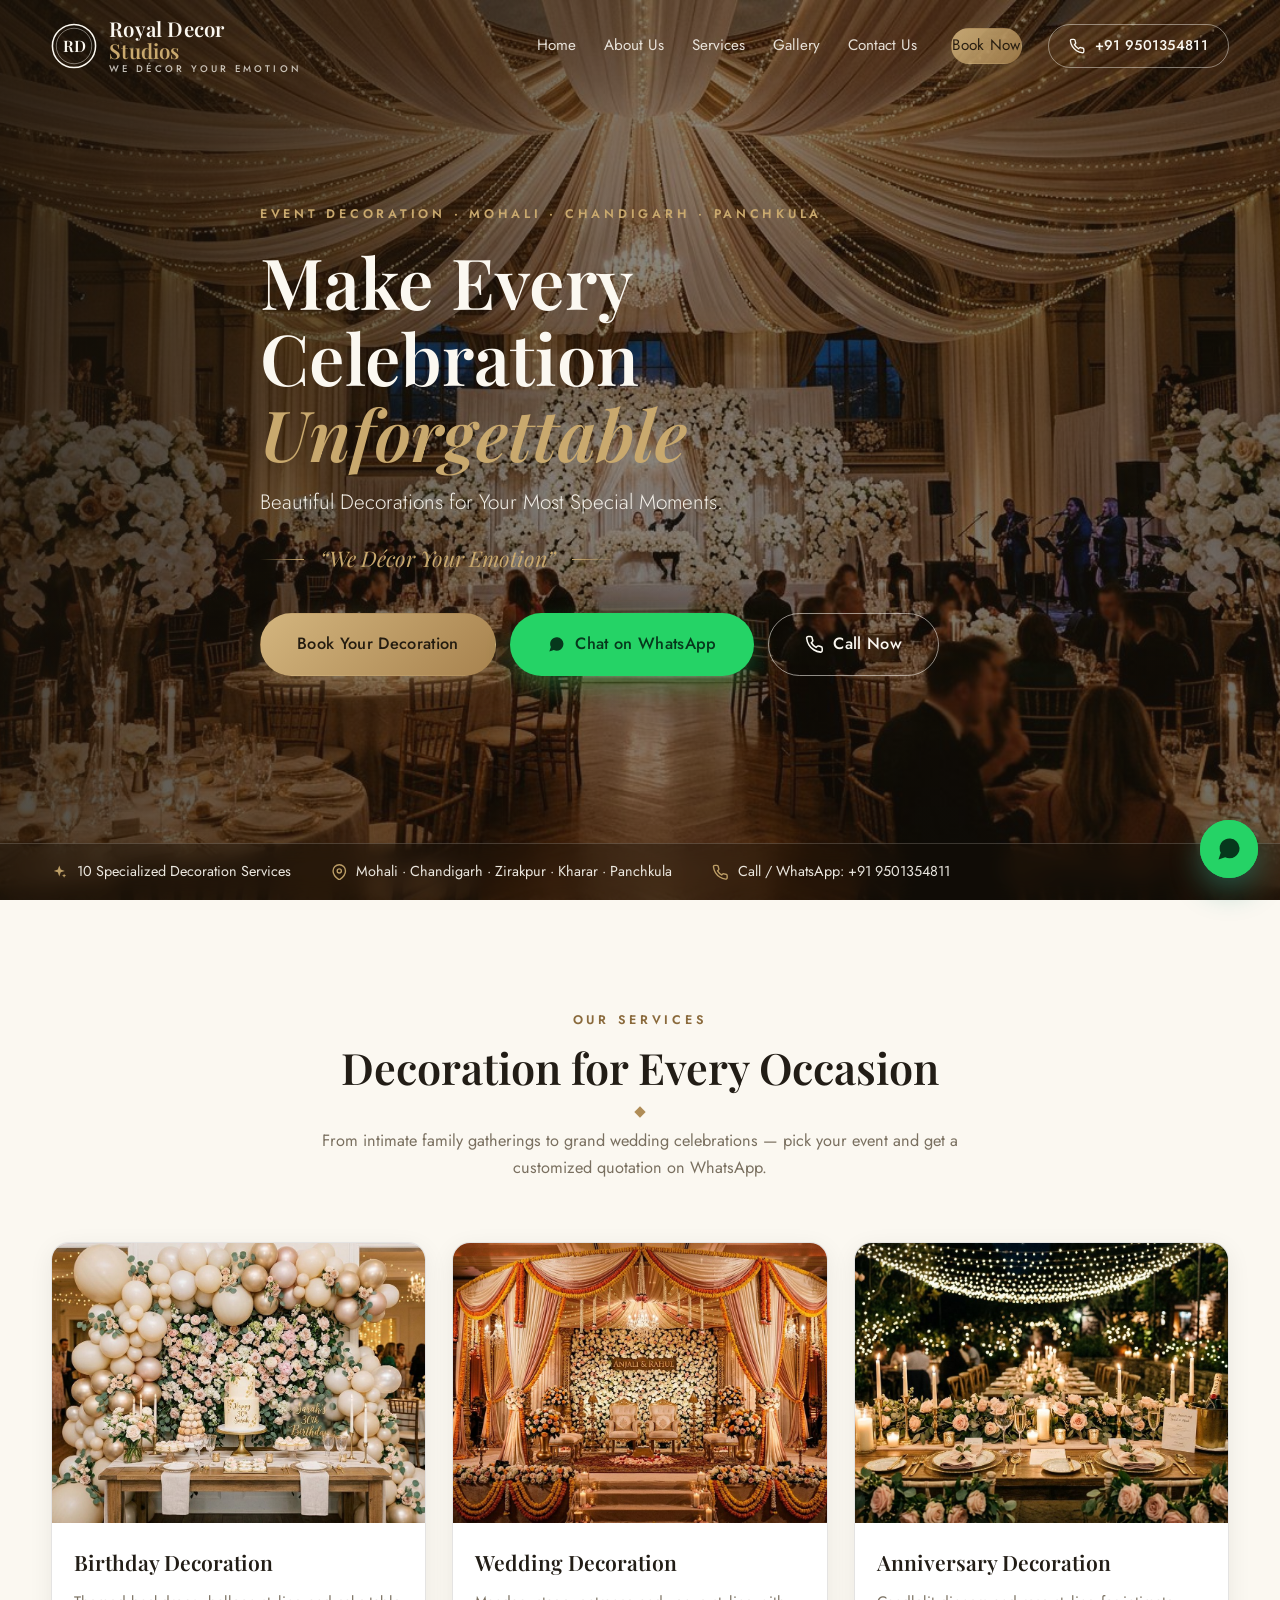
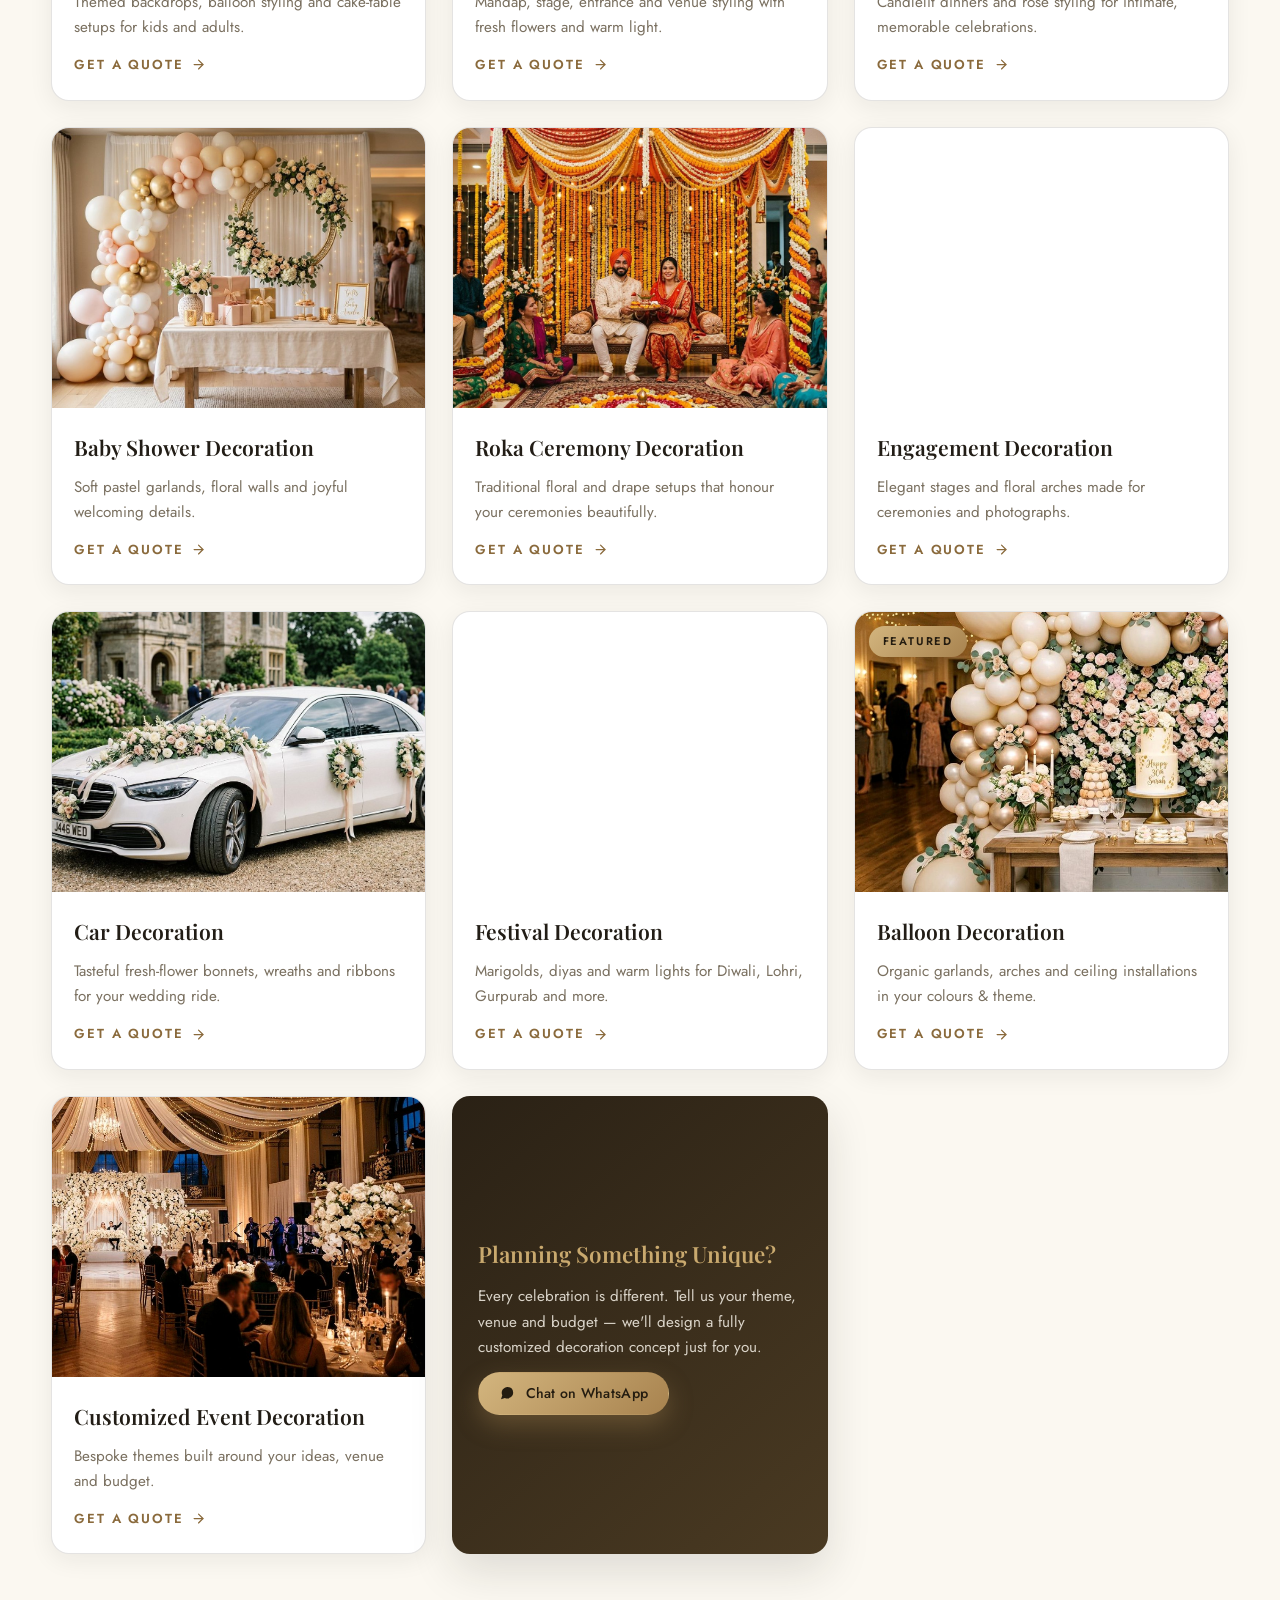
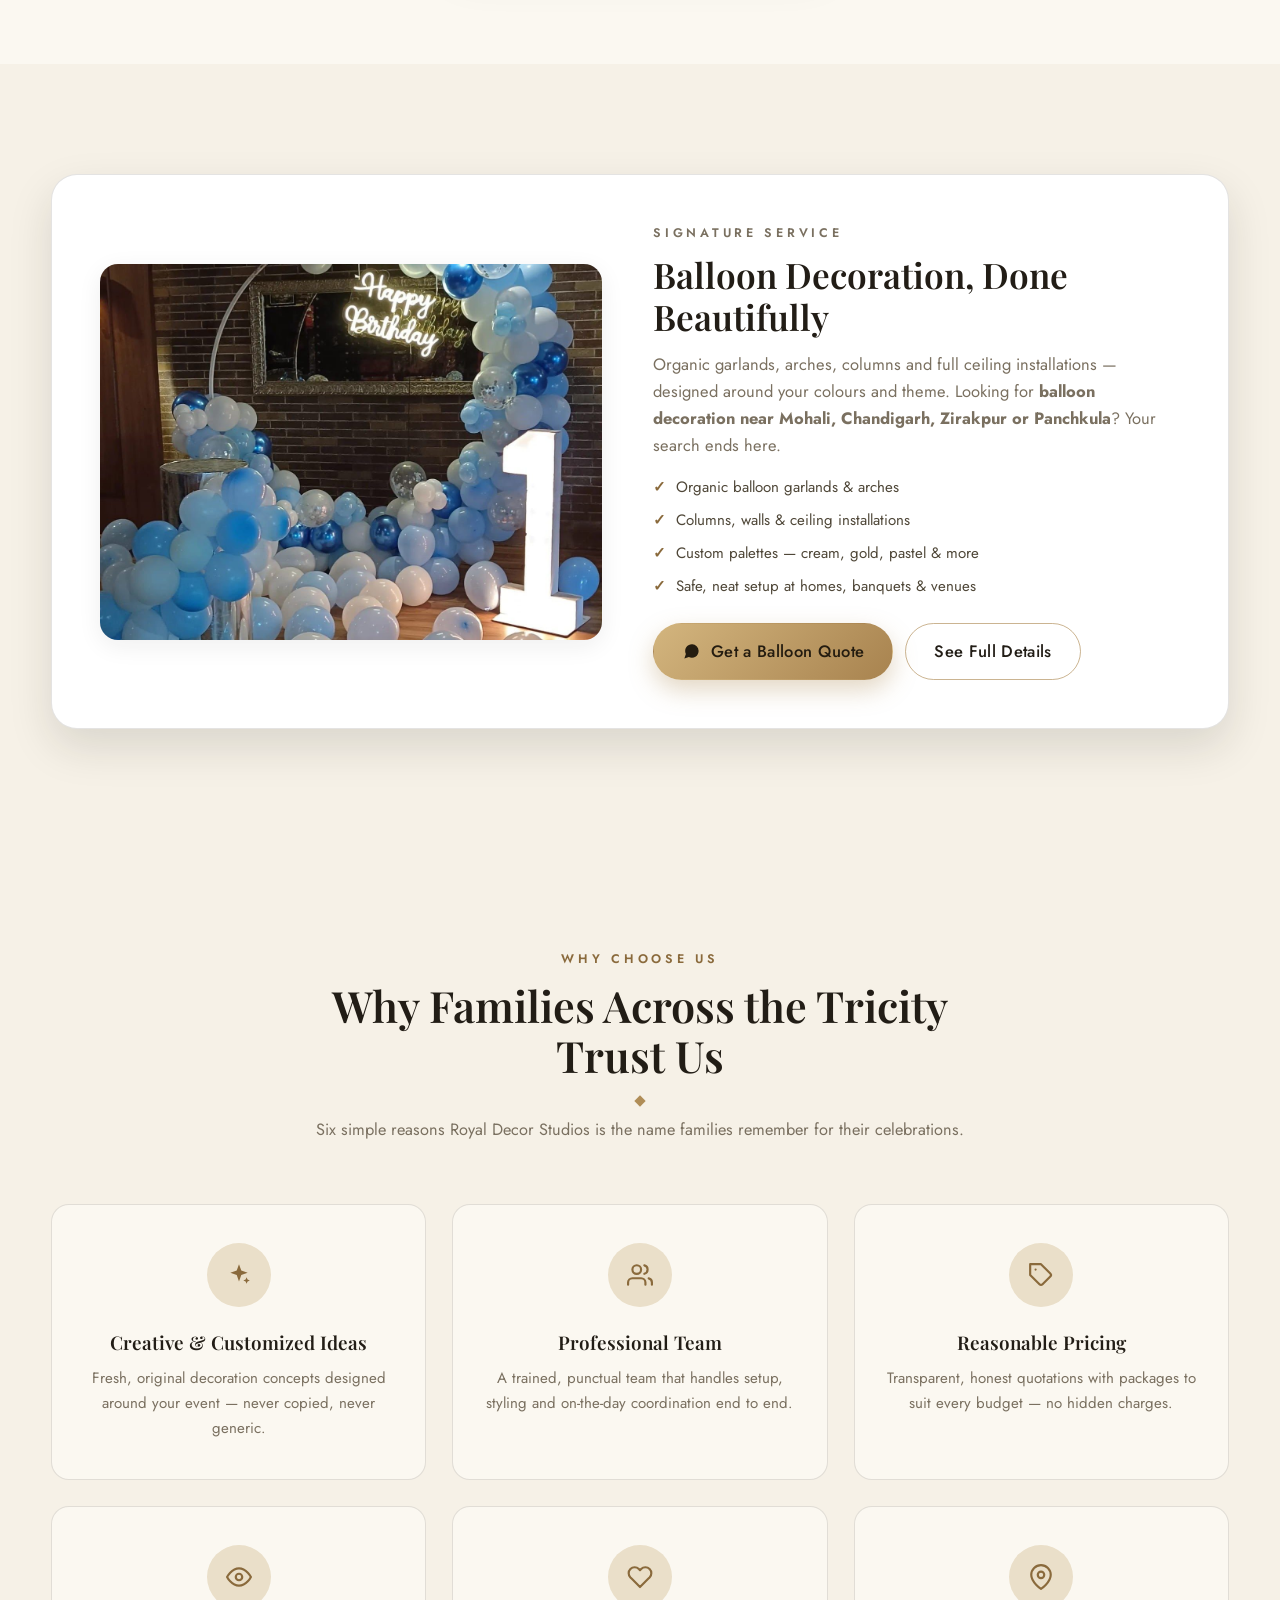
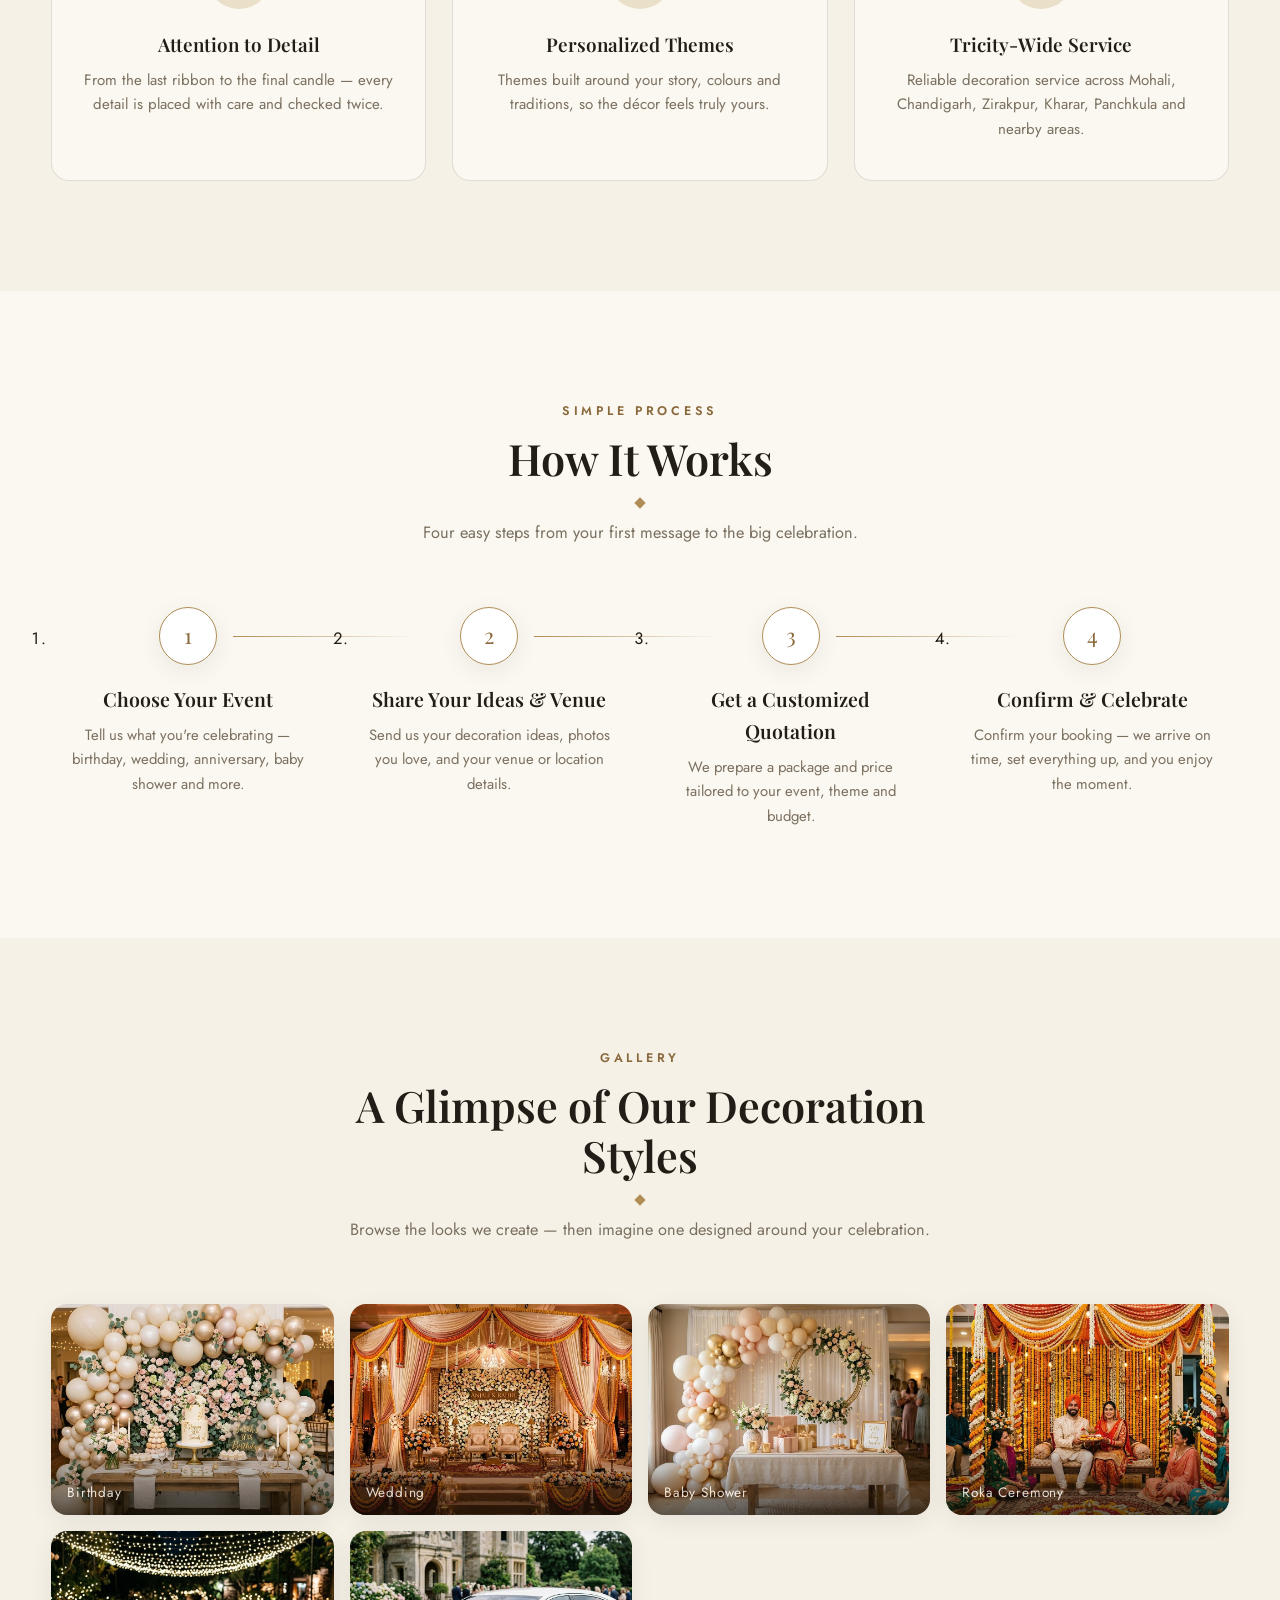
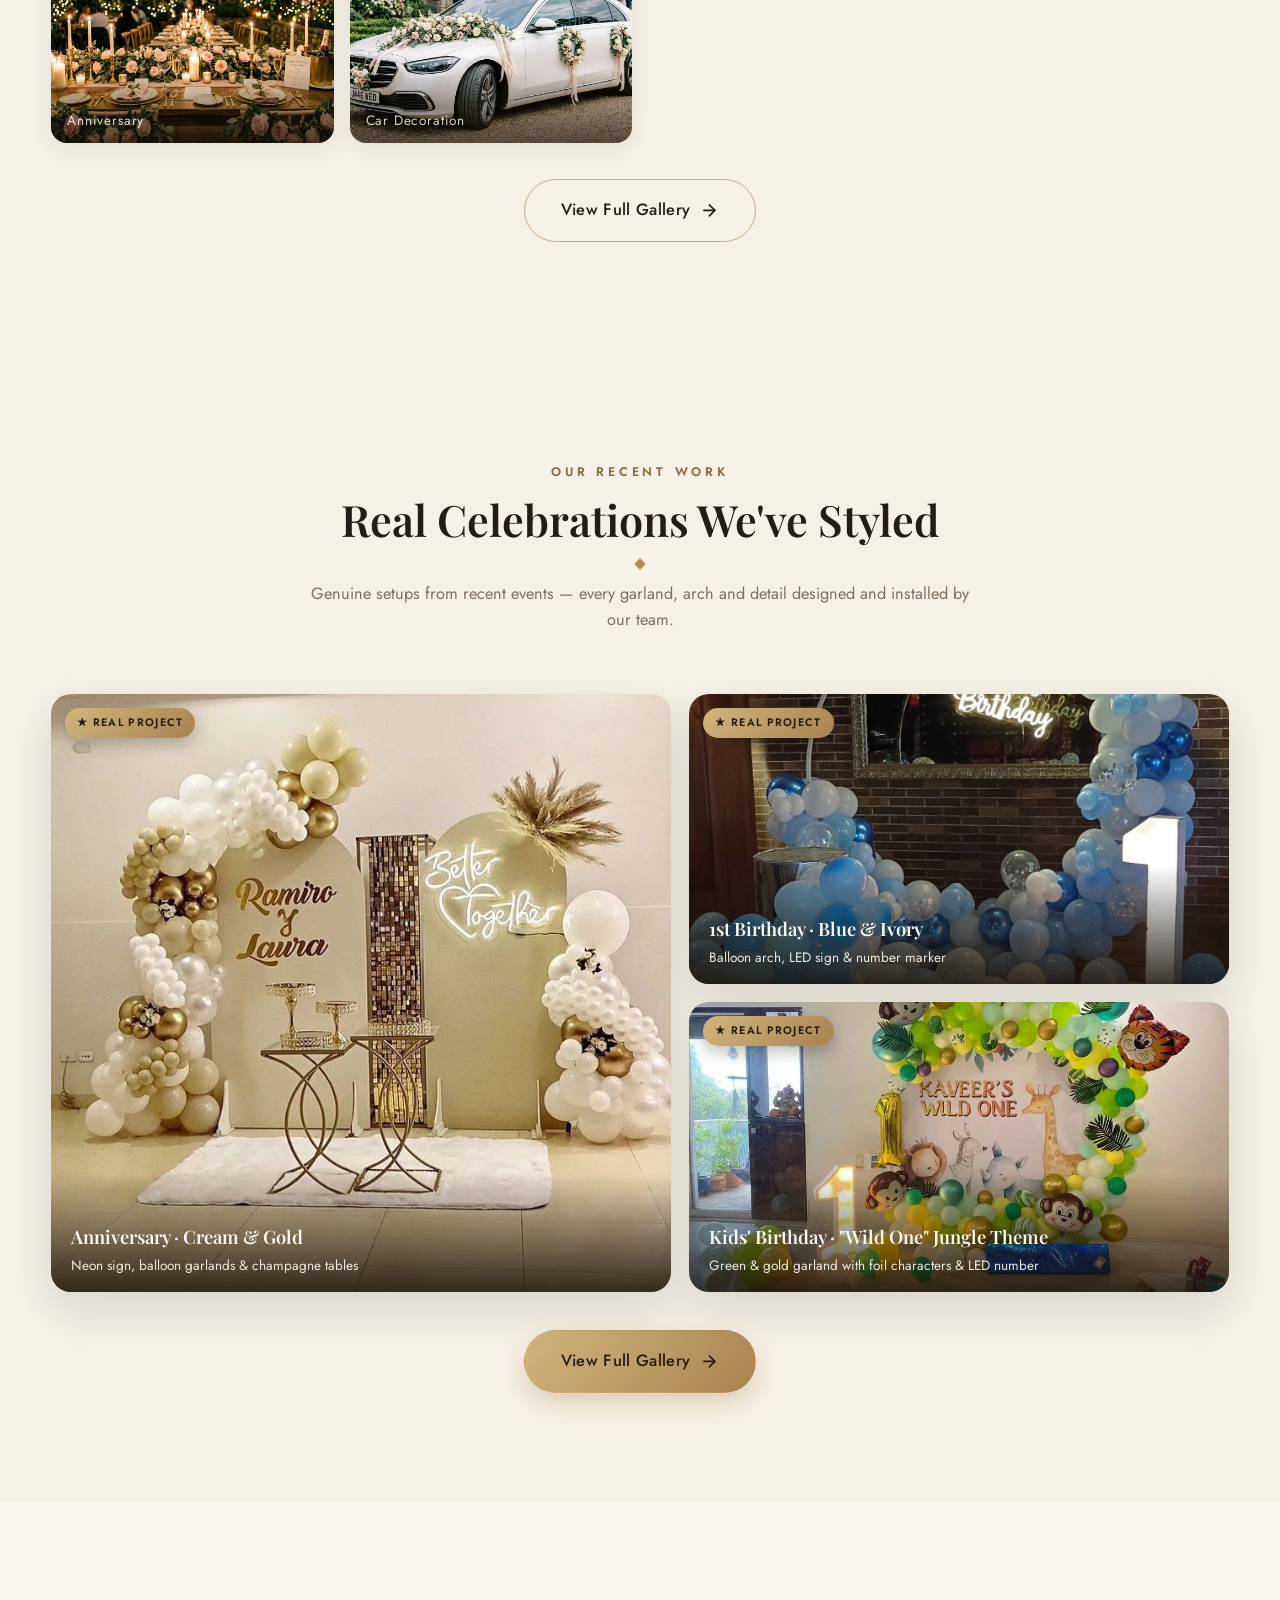
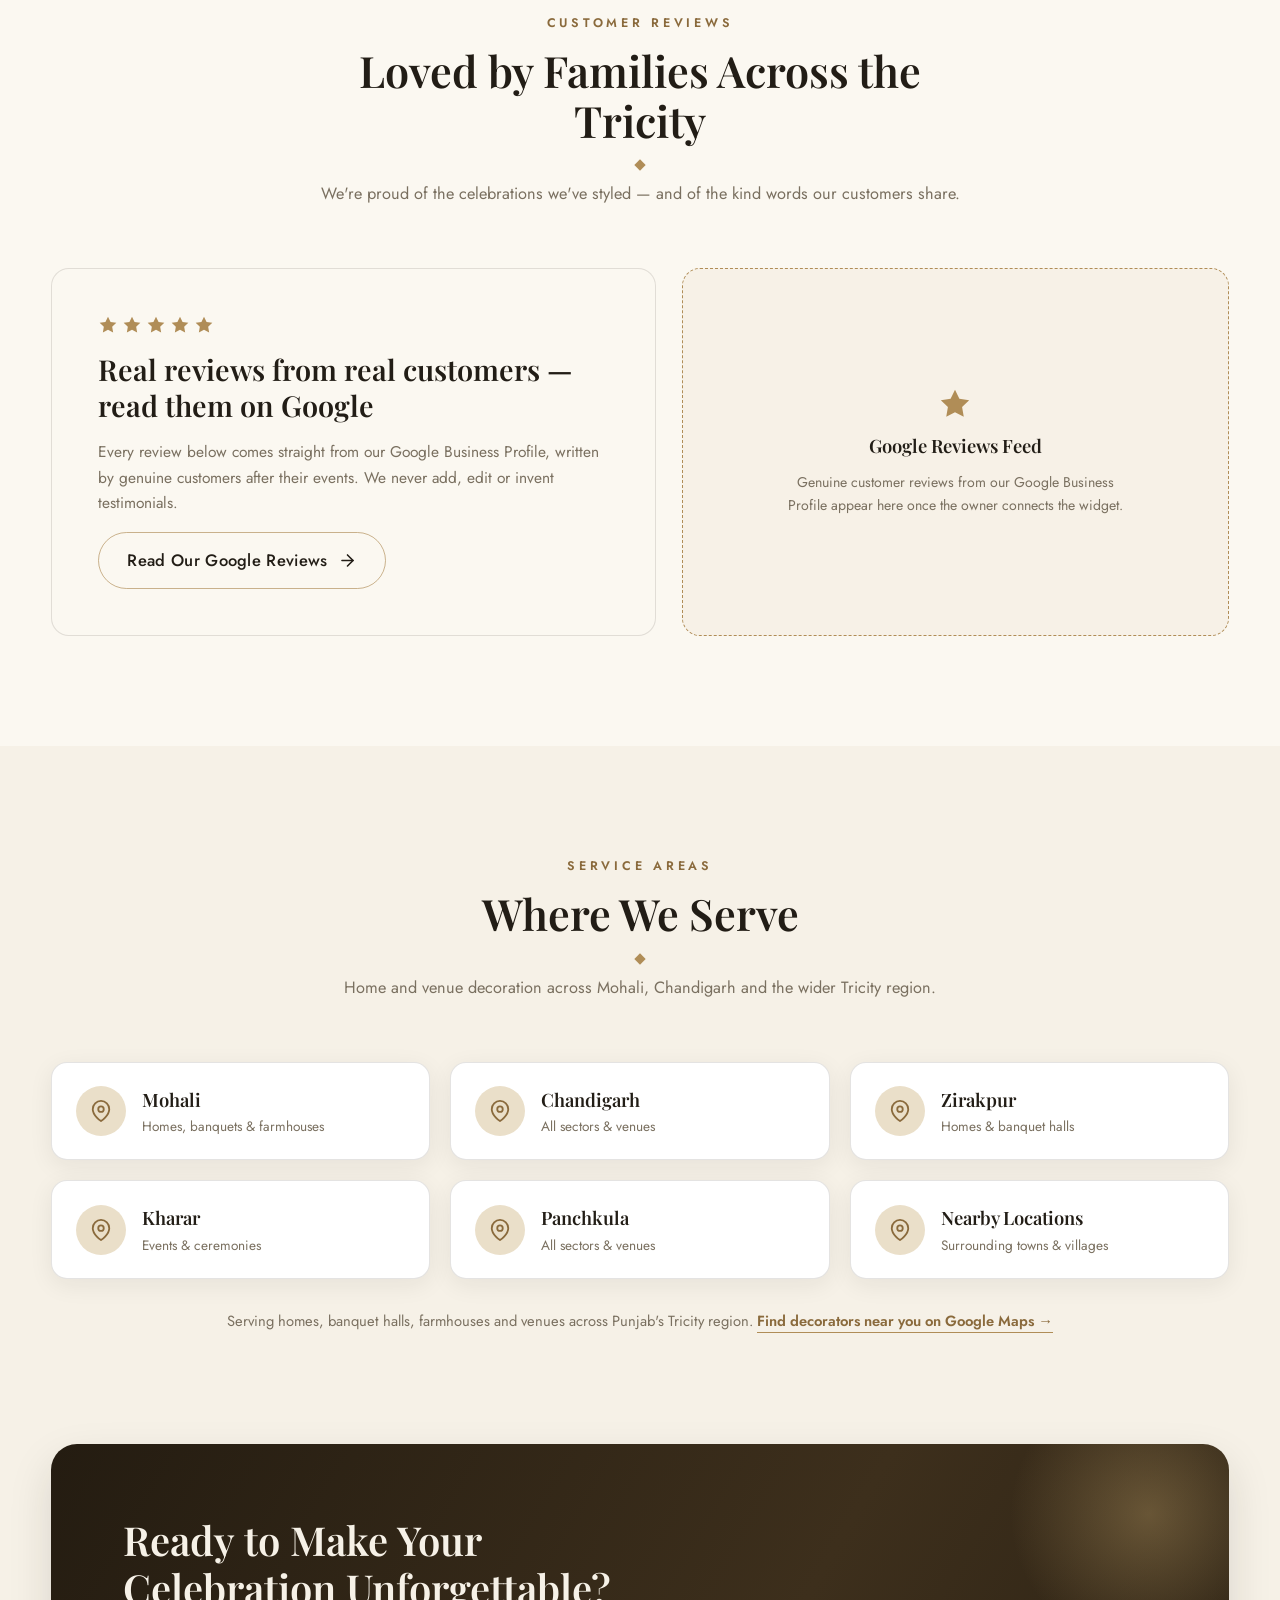
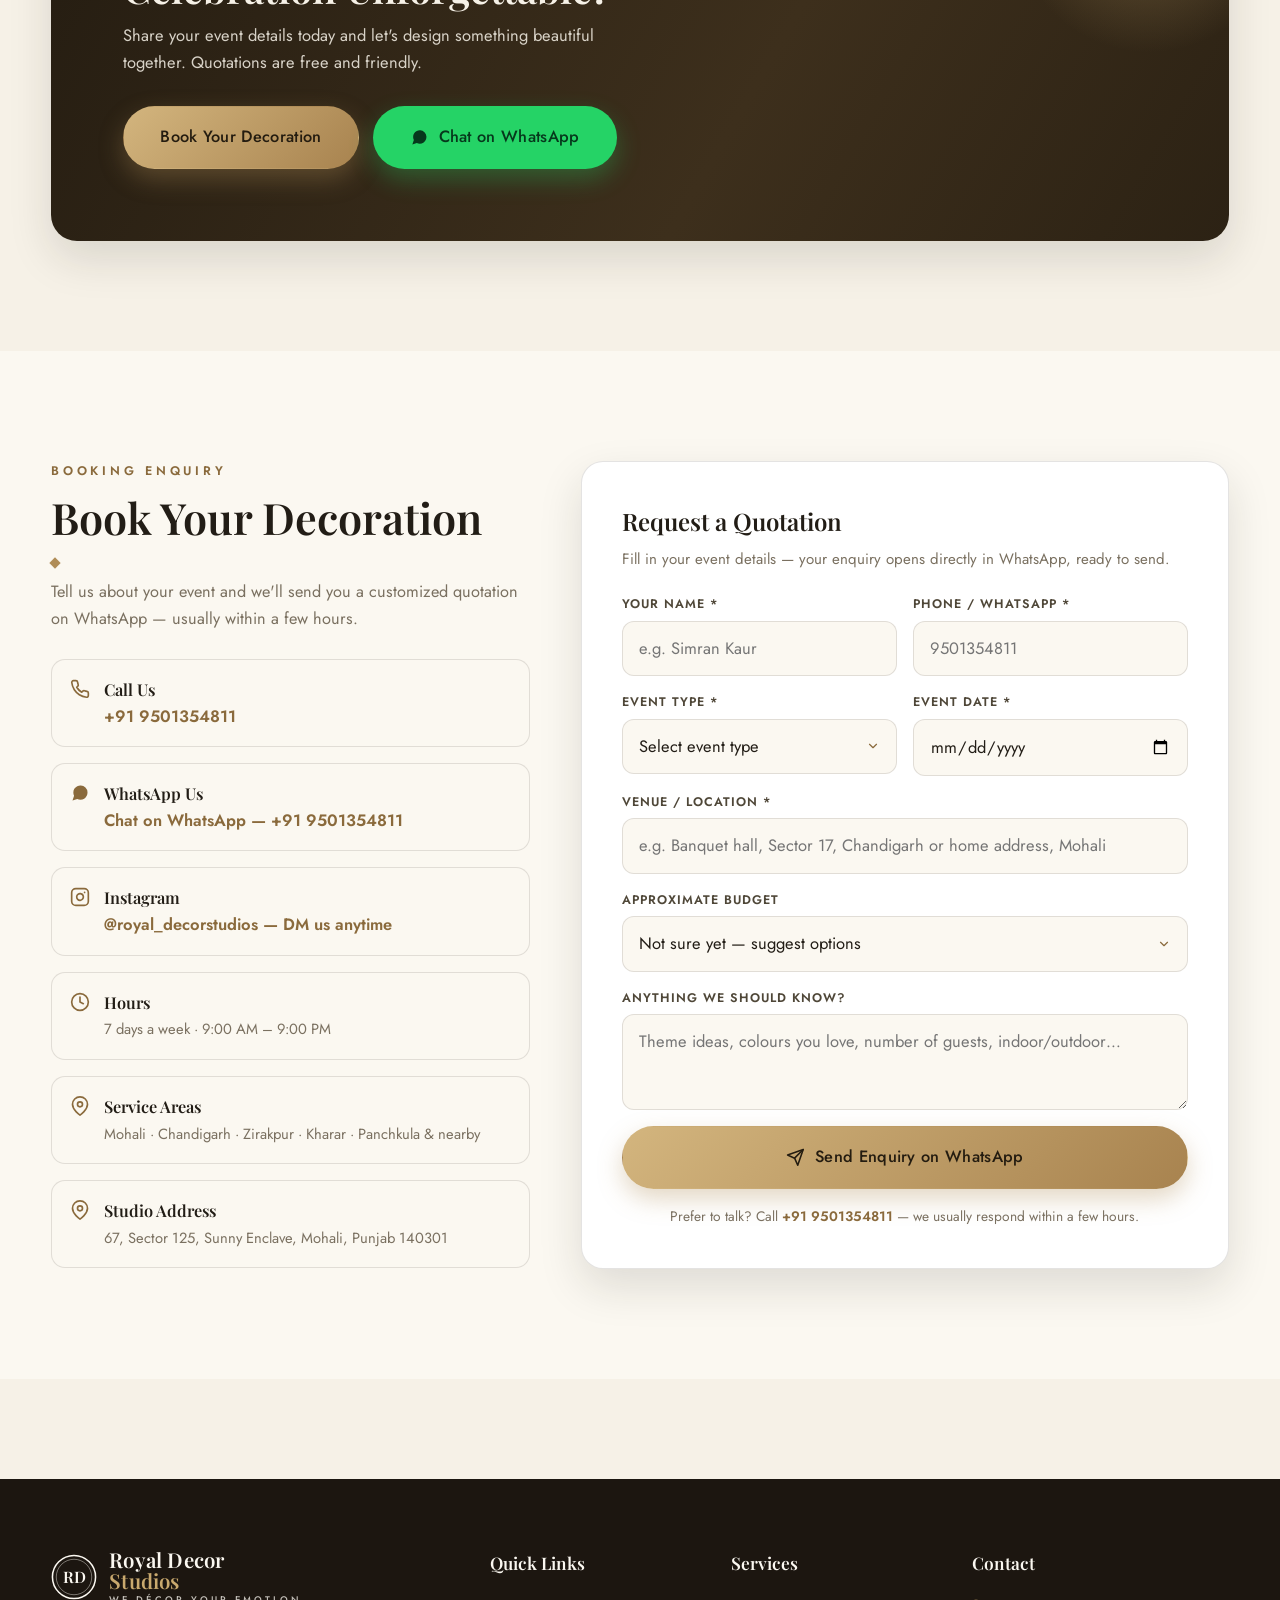
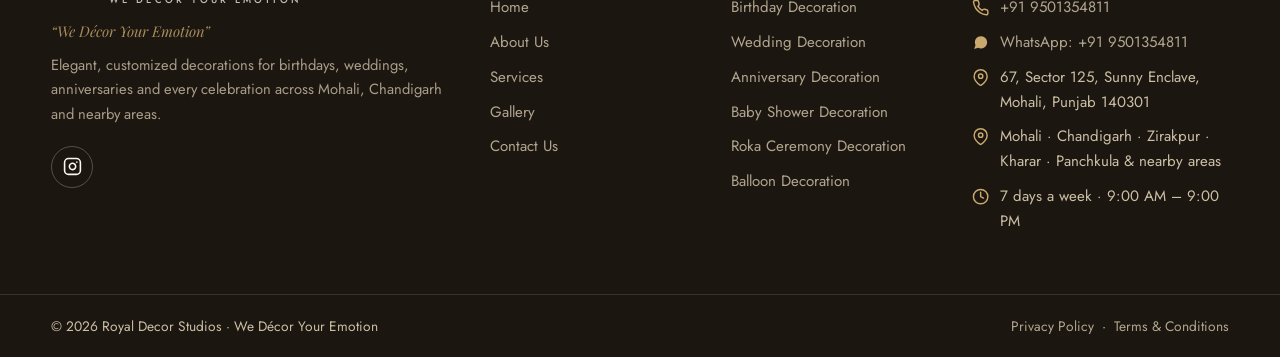
==== commit 0662d2e4: "Add files via upload" ====
--- a/index.html
+++ b/index.html
@@ -36,6 +36,20 @@
   "slogan": "We Décor Your Emotion",
   "telephone": "+91-9501354811",
   "description": "Premium event decoration studio for birthdays, weddings, anniversaries, baby showers, roka ceremonies, engagement, car and festival decoration in Mohali, Chandigarh and nearby areas of Punjab.",
+  "address": {
+    "@type": "PostalAddress",
+    "streetAddress": "67, Sector 125, Sunny Enclave",
+    "addressLocality": "Mohali",
+    "addressRegion": "Punjab",
+    "postalCode": "140301",
+    "addressCountry": "IN"
+  },
+  "geo": {
+    "@type": "GeoCoordinates",
+    "latitude": 30.7431686,
+    "longitude": 76.6735174
+  },
+  "hasMap": "https://www.google.com/maps/search/?api=1&query=67%2C+Sector+125%2C+Sunny+Enclave%2C+Mohali%2C+Punjab+140301",
   "areaServed": [
     { "@type": "City", "name": "Mohali" },
     { "@type": "City", "name": "Chandigarh" },
@@ -47,7 +61,7 @@
   "priceRange": "₹₹",
   "sameAs": [
     "https://wa.me/919501354811",
-    "https://www.instagram.com/royal_decorstudio/"
+    "https://www.instagram.com/royal_decorstudios/"
   ]
 }
 </script>
@@ -226,7 +240,7 @@
     <div class="container">
       <div class="feature-band reveal">
         <figure class="feature-media">
-          <img src="images/svc-balloon.jpg" alt="Premium organic balloon garland installation in ivory, champagne and muted gold" loading="lazy" decoding="async">
+          <img src="images/real-birthday-blue-ivory.jpg" alt="Blue and ivory balloon arch with a glowing Happy Birthday LED sign — a real Royal Decor Studios project" loading="lazy" decoding="async">
         </figure>
         <div class="feature-body">
           <p class="eyebrow">Signature Service</p>
@@ -360,6 +374,38 @@
     </div>
   </section>
 
+  <!-- ================= RECENT WORK (REAL PROJECTS) ================= -->
+  <section class="section" id="recent-work">
+    <div class="container">
+      <div class="section-head reveal">
+        <p class="eyebrow">Our Recent Work</p>
+        <h2 class="section-title">Real Celebrations We've Styled</h2>
+        <span class="orn" aria-hidden="true"></span>
+        <p class="section-sub">Genuine setups from recent events — every garland, arch and detail designed and installed by our team.</p>
+      </div>
+      <div class="showcase-grid">
+        <figure class="showcase-item large reveal">
+          <span class="real-badge">★ Real Project</span>
+          <img src="images/real-anniversary-cream-gold.jpg" alt="Anniversary setup with white and gold balloon garlands, a Better Together neon sign and elegant champagne tables" loading="lazy" decoding="async">
+          <figcaption><strong>Anniversary · Cream &amp; Gold</strong><span>Neon sign, balloon garlands &amp; champagne tables</span></figcaption>
+        </figure>
+        <figure class="showcase-item reveal" style="--d:.08s">
+          <span class="real-badge">★ Real Project</span>
+          <img src="images/real-birthday-blue-ivory.jpg" alt="Blue and ivory balloon arch with a glowing Happy Birthday LED sign at a first birthday party" loading="lazy" decoding="async">
+          <figcaption><strong>1st Birthday · Blue &amp; Ivory</strong><span>Balloon arch, LED sign &amp; number marker</span></figcaption>
+        </figure>
+        <figure class="showcase-item reveal" style="--d:.16s">
+          <span class="real-badge">★ Real Project</span>
+          <img src="images/real-birthday-jungle-theme.jpg" alt="Jungle-themed first birthday with a green and gold balloon garland, animal foil balloons and a Wild One backdrop" loading="lazy" decoding="async">
+          <figcaption><strong>Kids' Birthday · "Wild One" Jungle Theme</strong><span>Green &amp; gold garland with foil characters &amp; LED number</span></figcaption>
+        </figure>
+      </div>
+      <div style="text-align:center;margin-top:38px" class="reveal">
+        <a class="btn btn-gold btn-lg" href="gallery.html">View Full Gallery <svg class="ic" aria-hidden="true"><use href="#i-arrow"/></svg></a>
+      </div>
+    </div>
+  </section>
+
   <!-- ================= REVIEWS ================= -->
   <section class="section alt" id="reviews">
     <div class="container">
@@ -444,9 +490,10 @@
           <ul class="contact-quick">
             <li><svg class="ic" aria-hidden="true"><use href="#i-phone"/></svg><div><strong>Call Us</strong><a href="tel:+919501354811">+91 9501354811</a></div></li>
             <li><svg class="ic" aria-hidden="true"><use href="#i-wa"/></svg><div><strong>WhatsApp Us</strong><a href="https://wa.me/919501354811" target="_blank" rel="noopener">Chat on WhatsApp — +91 9501354811</a></div></li>
-            <li><svg class="ic" aria-hidden="true"><use href="#i-ig"/></svg><div><strong>Instagram</strong><a href="https://www.instagram.com/royal_decorstudio/" target="_blank" rel="noopener">@royal_decorstudio — DM us anytime</a></div></li>
+            <li><svg class="ic" aria-hidden="true"><use href="#i-ig"/></svg><div><strong>Instagram</strong><a href="https://www.instagram.com/royal_decorstudios/" target="_blank" rel="noopener">@royal_decorstudios — DM us anytime</a></div></li>
             <li><svg class="ic" aria-hidden="true"><use href="#i-clock"/></svg><div><strong>Hours</strong><span class="txt">7 days a week · 9:00 AM – 9:00 PM</span></div></li>
             <li><svg class="ic" aria-hidden="true"><use href="#i-pin"/></svg><div><strong>Service Areas</strong><span class="txt">Mohali · Chandigarh · Zirakpur · Kharar · Panchkula &amp; nearby</span></div></li>
+            <li><svg class="ic" aria-hidden="true"><use href="#i-pin"/></svg><div><strong>Studio Address</strong><span class="txt">67, Sector 125, Sunny Enclave, Mohali, Punjab 140301</span></div></li>
           </ul>
         </div>
         <div class="form-card reveal" style="--d:.08s">
@@ -533,7 +580,7 @@
       <p class="footer-tag">“We Décor Your Emotion”</p>
       <p>Elegant, customized decorations for birthdays, weddings, anniversaries and every celebration across Mohali, Chandigarh and nearby areas.</p>
       <div class="socials">
-        <a href="https://www.instagram.com/royal_decorstudio/" target="_blank" rel="noopener" aria-label="Royal Decor Studios on Instagram"><svg class="ic" aria-hidden="true"><use href="#i-ig"/></svg></a>
+        <a href="https://www.instagram.com/royal_decorstudios/" target="_blank" rel="noopener" aria-label="Royal Decor Studios on Instagram"><svg class="ic" aria-hidden="true"><use href="#i-ig"/></svg></a>
       </div>
     </div>
     <nav aria-label="Footer — quick links">
@@ -562,6 +609,7 @@
       <ul class="footer-contact">
         <li><svg class="ic" aria-hidden="true"><use href="#i-phone"/></svg><a href="tel:+919501354811">+91 9501354811</a></li>
         <li><svg class="ic" aria-hidden="true"><use href="#i-wa"/></svg><a href="https://wa.me/919501354811" target="_blank" rel="noopener">WhatsApp: +91 9501354811</a></li>
+        <li><svg class="ic" aria-hidden="true"><use href="#i-pin"/></svg><span>67, Sector 125, Sunny Enclave, Mohali, Punjab 140301</span></li>
         <li><svg class="ic" aria-hidden="true"><use href="#i-pin"/></svg><span>Mohali · Chandigarh · Zirakpur · Kharar · Panchkula &amp; nearby areas</span></li>
         <!-- EDIT: confirm business hours before publishing -->
         <li><svg class="ic" aria-hidden="true"><use href="#i-clock"/></svg><span>7 days a week · 9:00 AM – 9:00 PM</span></li>
--- a/css/style.css
+++ b/css/style.css
@@ -396,3 +396,32 @@
 @media (max-width:900px){
   .feature-band{grid-template-columns:1fr}
 }
+
+/* ---------- Google Maps embed (contact page) ---------- */
+.map-embed{margin-top:34px;border-radius:20px;overflow:hidden;border:1px solid var(--line);box-shadow:var(--shadow-md);background:var(--white)}
+.map-address{display:flex;align-items:center;gap:14px;padding:16px 22px;border-bottom:1px solid var(--line);flex-wrap:wrap}
+.map-address .ic{width:20px;height:20px;color:var(--gold-dark);flex:none}
+.map-address strong{display:block;font-family:var(--font-display);font-size:1.02rem;font-weight:600}
+.map-address span{font-size:.9rem;color:var(--muted)}
+.map-address .btn{margin-left:auto}
+.map-embed iframe{display:block;width:100%;height:420px;border:0}
+@media (max-width:640px){.map-embed iframe{height:300px}.map-address .btn{margin-left:0}}
+
+/* ---------- Recent work showcase (real projects) ---------- */
+.showcase-grid{display:grid;grid-template-columns:1.15fr 1fr;grid-template-rows:repeat(2,290px);gap:18px}
+.showcase-item{position:relative;margin:0;border-radius:20px;overflow:hidden;box-shadow:var(--shadow-md)}
+.showcase-item.large{grid-row:span 2}
+.showcase-item img{width:100%;height:100%;object-fit:cover;transition:transform .7s ease}
+.showcase-item:hover img{transform:scale(1.06)}
+.showcase-item figcaption{position:absolute;left:0;right:0;bottom:0;padding:48px 20px 16px;background:linear-gradient(180deg,transparent,rgba(23,17,9,.85));color:var(--cream-2);display:flex;flex-direction:column;gap:2px}
+.showcase-item figcaption strong{font-family:var(--font-display);font-size:1.15rem;font-weight:600}
+.showcase-item figcaption span{font-size:.85rem;opacity:.92}
+
+/* ---------- Real project badge ---------- */
+.real-badge{position:absolute;top:14px;left:14px;z-index:1;background:linear-gradient(135deg,#d3b57e,#a8834f);color:#241c10;font-size:.68rem;font-weight:600;letter-spacing:.12em;text-transform:uppercase;padding:6px 12px;border-radius:999px;box-shadow:0 6px 16px rgba(36,28,16,.28)}
+
+@media (max-width:900px){
+  .showcase-grid{grid-template-columns:1fr;grid-template-rows:none}
+  .showcase-item{height:300px}
+  .showcase-item.large{grid-row:auto;height:380px}
+}
